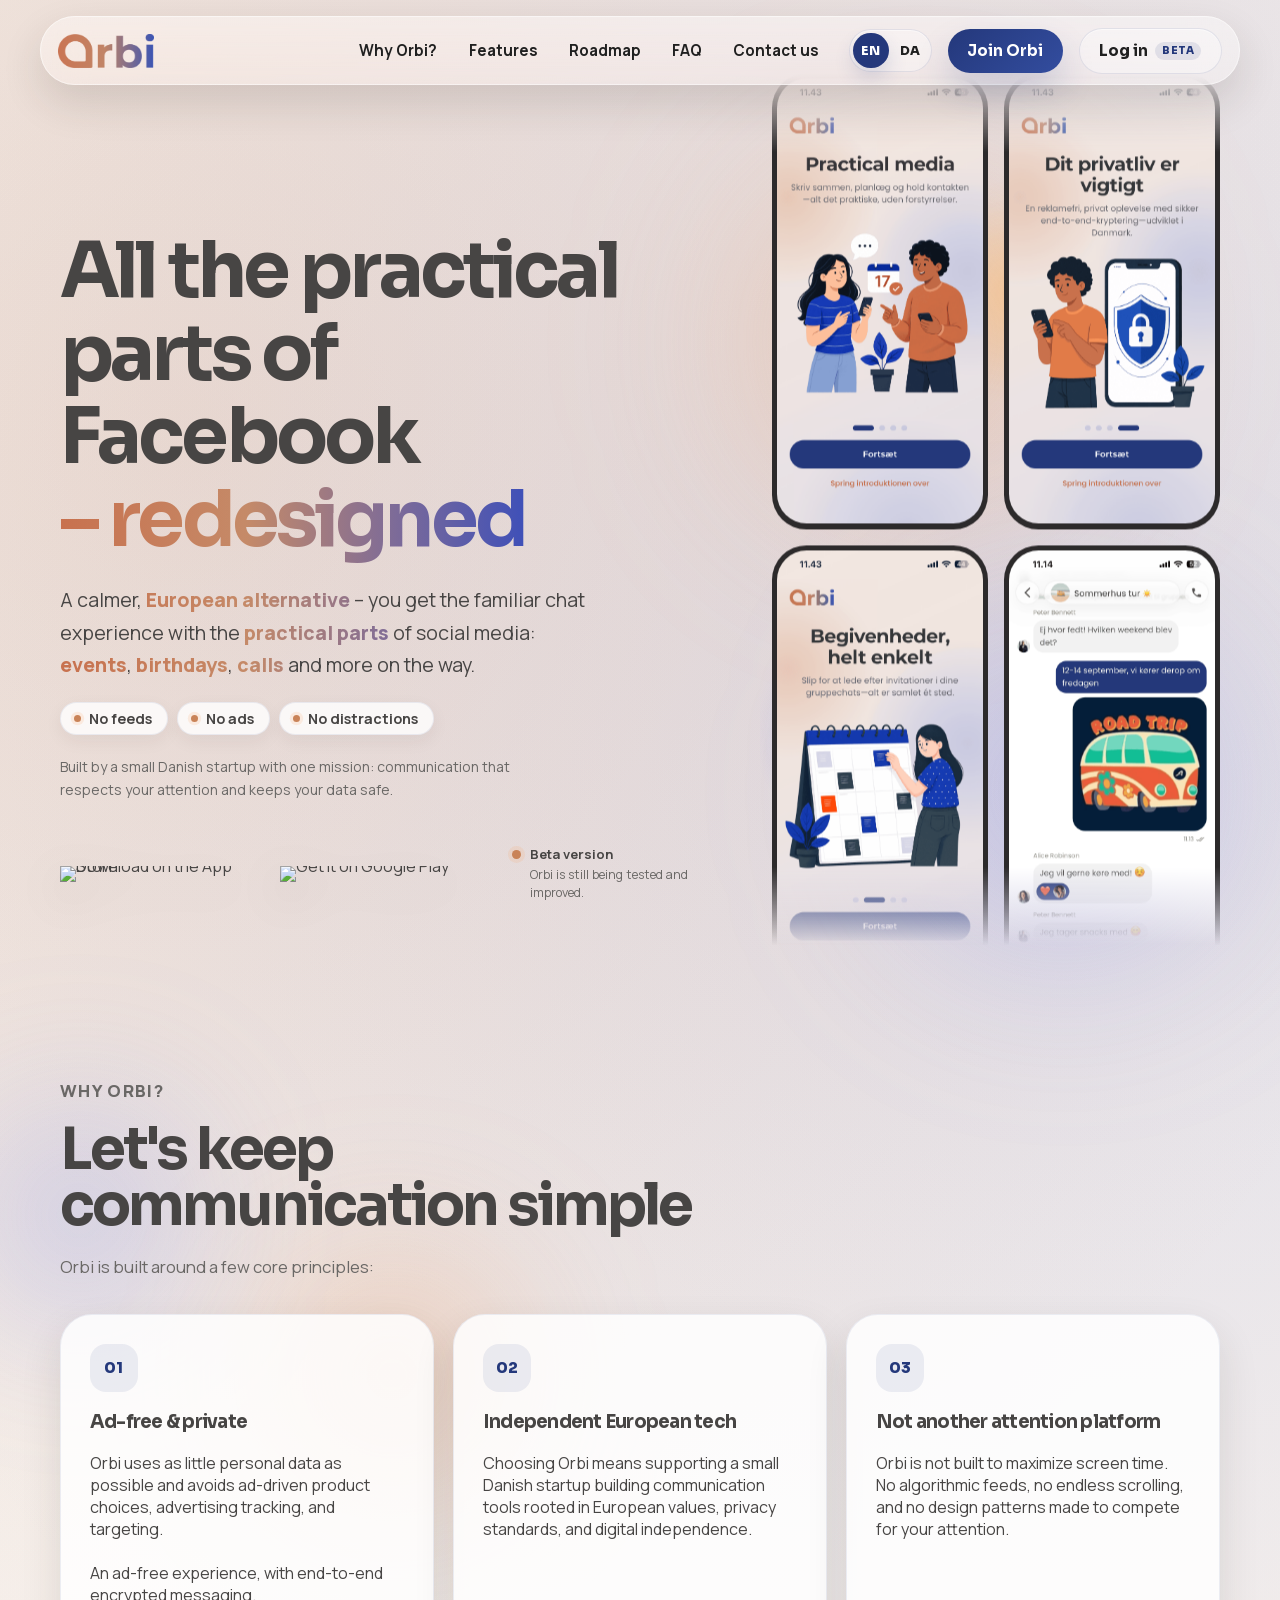
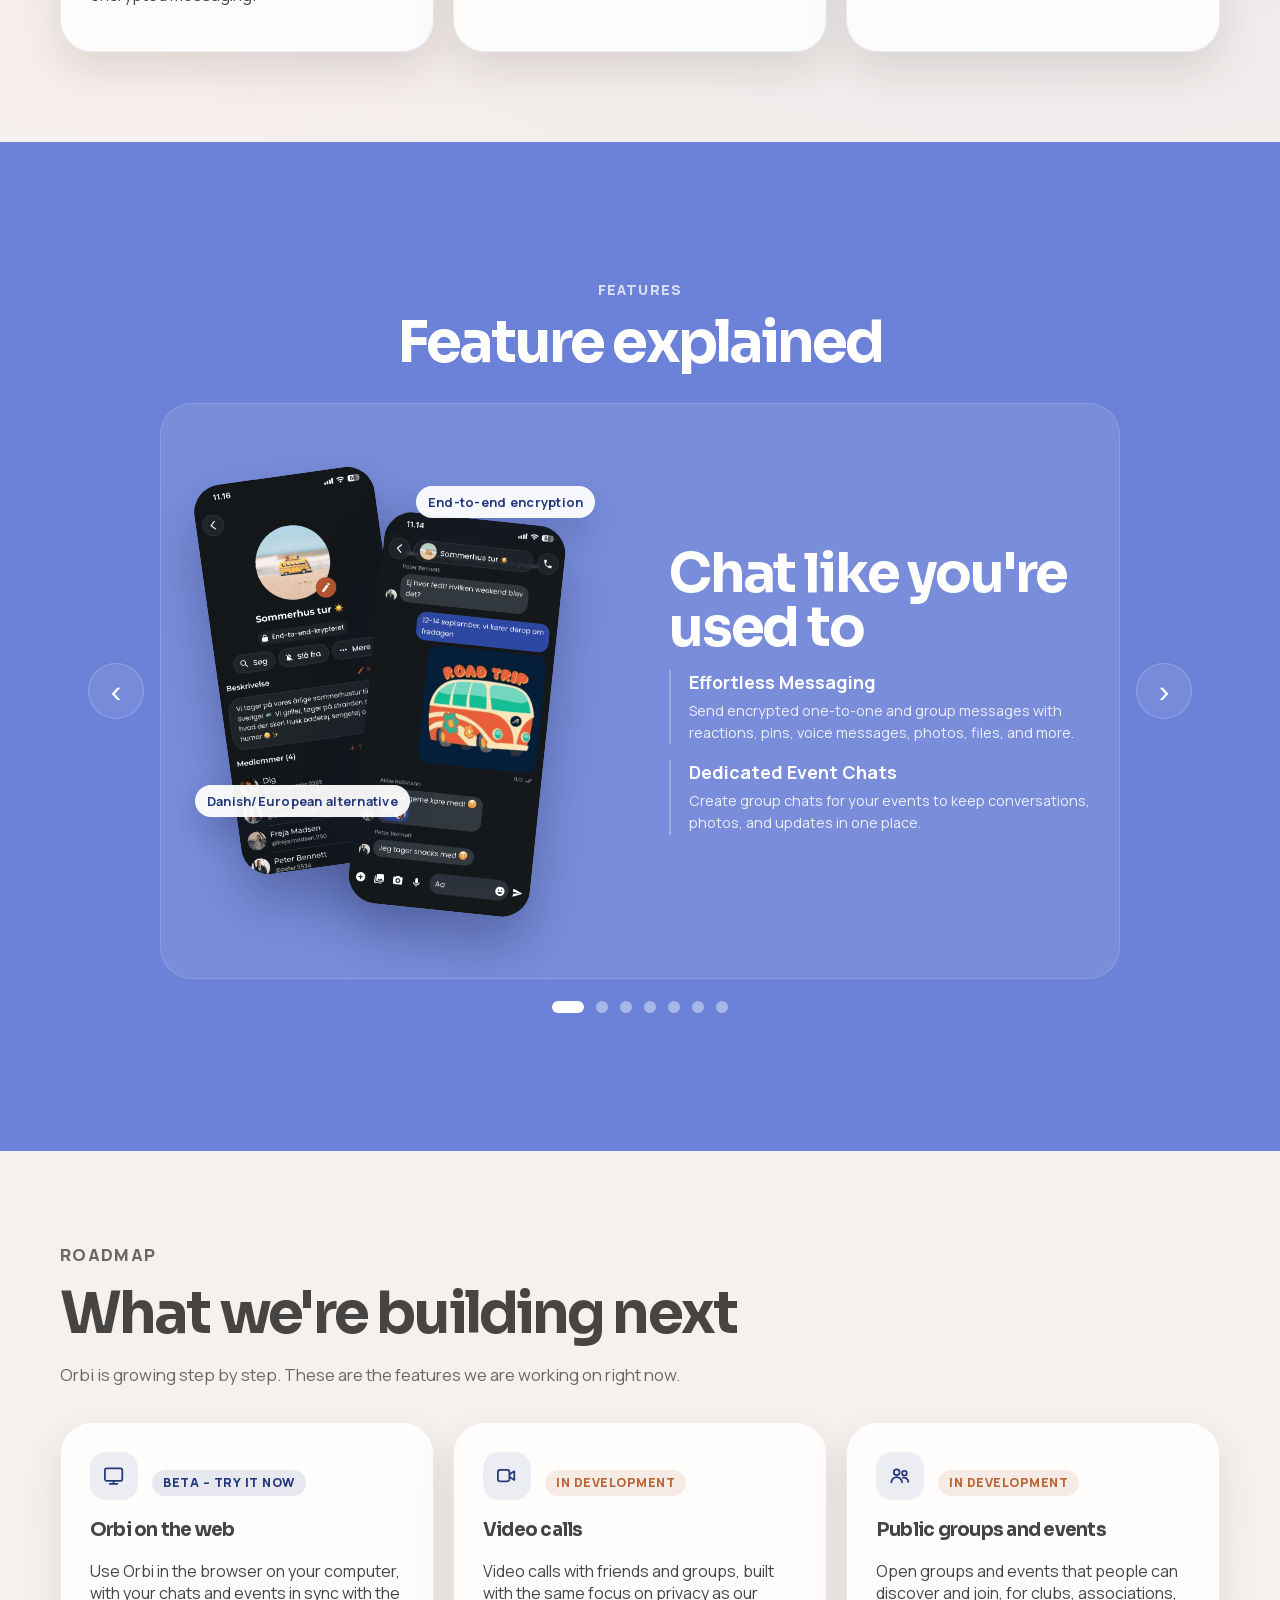
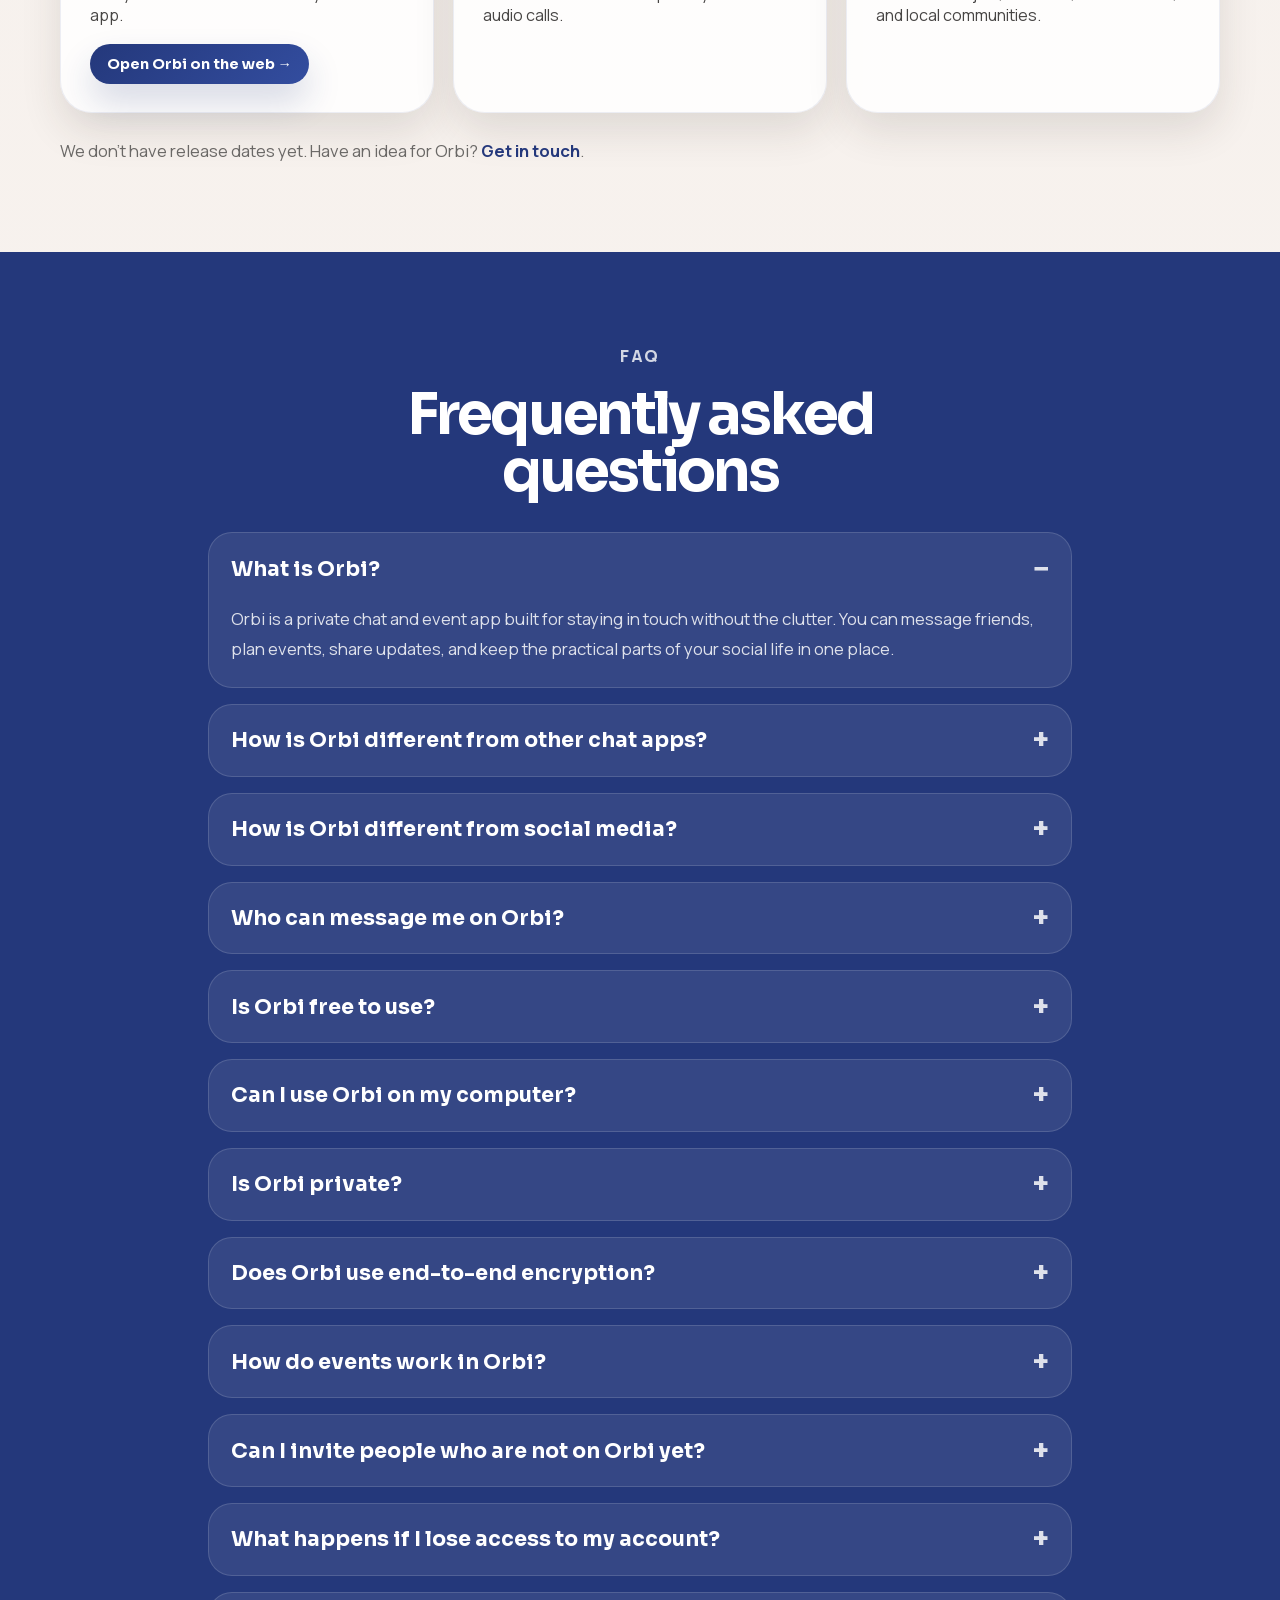
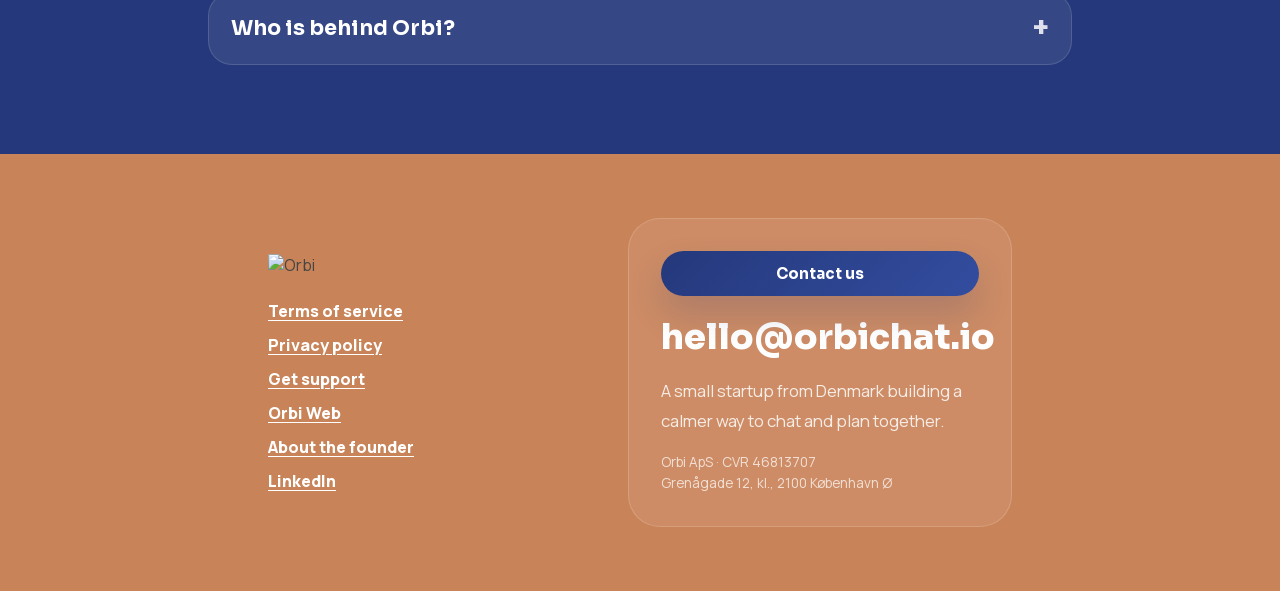
==== index.html @ 383333ac "Refresh hero messaging and tablet navigation Revise the hero copy into a concise lead, promise chips" ====
<!DOCTYPE html>
<html lang="en">
  <head>
    <meta charset="UTF-8" />
    <meta name="viewport" content="width=device-width, initial-scale=1.0" />
    <title>Orbi Chat – Private Chat &amp; Event App</title>
    <meta
      name="description"
      content="Orbi (Orbi Chat) is a free, privacy-first chat and event app from Denmark. Message friends, plan events and remember birthdays, with no ads or feeds."
    />
    <meta name="robots" content="index, follow, max-image-preview:large" />
    <meta name="theme-color" content="#24387b" />
    <meta name="apple-itunes-app" content="app-id=6766225409" />
    <link rel="canonical" href="https://orbichat.io/" />
    <link rel="icon" type="image/png" sizes="32x32" href="/favicon.png" />
    <link rel="icon" type="image/png" sizes="420x420" href="/assets/favicon.png" />
    <link rel="shortcut icon" type="image/png" href="/favicon.png" />
    <link rel="apple-touch-icon" sizes="180x180" href="/assets/apple-touch-icon.png" />
    <meta property="og:type" content="website" />
    <meta property="og:site_name" content="Orbi" />
    <meta property="og:locale" content="en_US" />
    <meta property="og:title" content="Orbi Chat – Private Chat &amp; Event App" />
    <meta
      property="og:description"
      content="Message friends, organize events, remember birthdays, and stay connected without feeds, ads, or distractions."
    />
    <meta property="og:url" content="https://orbichat.io/" />
    <meta property="og:image" content="https://orbichat.io/assets/orbi-share.png" />
    <meta property="og:image:type" content="image/png" />
    <meta property="og:image:width" content="560" />
    <meta property="og:image:height" content="560" />
    <meta property="og:image:alt" content="Orbi Chat app icon" />
    <meta name="twitter:card" content="summary" />
    <meta name="twitter:title" content="Orbi Chat – Private Chat &amp; Event App" />
    <meta
      name="twitter:description"
      content="A free, privacy-first app for messaging friends, planning events, and staying connected without social media noise."
    />
    <meta name="twitter:image" content="https://orbichat.io/assets/orbi-share.png" />
    <meta name="twitter:image:alt" content="Orbi Chat app icon" />
    <link rel="stylesheet" href="styles.css" />
    <script type="application/ld+json">
      {
        "@context": "https://schema.org",
        "@graph": [
          {
            "@type": "Organization",
            "@id": "https://orbichat.io/#organization",
            "name": "Orbi",
            "alternateName": ["Orbi Chat", "Orbi Chat & Events", "orbichat.io"],
            "url": "https://orbichat.io/",
            "logo": {
              "@type": "ImageObject",
              "url": "https://orbichat.io/assets/favicon.png",
              "width": 420,
              "height": 420
            },
            "email": "hello@orbichat.io",
            "address": {
              "@type": "PostalAddress",
              "addressCountry": "DK"
            },
            "sameAs": [
              "https://apps.apple.com/dk/app/orbi-chat-events/id6766225409",
              "https://play.google.com/store/apps/details?id=com.mycompany.orbinhost",
              "https://www.linkedin.com/company/orbichat"
            ]
          },
          {
            "@type": "WebSite",
            "@id": "https://orbichat.io/#website",
            "url": "https://orbichat.io/",
            "name": "Orbi",
            "alternateName": ["Orbi Chat", "orbichat.io"],
            "inLanguage": ["en", "da"],
            "publisher": {
              "@id": "https://orbichat.io/#organization"
            }
          },
          {
            "@type": "SoftwareApplication",
            "@id": "https://orbichat.io/#app",
            "name": "Orbi",
            "alternateName": ["Orbi Chat", "Orbi Chat & Events"],
            "url": "https://orbichat.io/",
            "applicationCategory": "CommunicationApplication",
            "operatingSystem": "iOS, Android",
            "description": "Orbi Chat is a free, privacy-first chat and event planning app for messaging friends, organizing events, remembering birthdays, and staying connected without feeds or ads.",
            "image": "https://orbichat.io/assets/orbi-share.png",
            "isAccessibleForFree": true,
            "author": {
              "@id": "https://orbichat.io/#organization"
            },
            "offers": {
              "@type": "Offer",
              "price": "0",
              "priceCurrency": "EUR"
            },
            "downloadUrl": [
              "https://apps.apple.com/dk/app/orbi-chat-events/id6766225409",
              "https://play.google.com/store/apps/details?id=com.mycompany.orbinhost"
            ]
          }
        ]
      }
    </script>
  </head>
  <body>
    <div class="page-shell">
      <header class="site-header">
        <div class="nav-shell">
          <a class="brand" href="#top" aria-label="Orbi home">
            <img
              src="assets/orbi-logo-color.png"
              alt="Orbi"
              data-logo-color="assets/orbi-logo-color.png"
              data-logo-white="assets/orbi-logo-white.png"
            />
          </a>
          <nav class="site-nav desktop-nav" aria-label="Primary" data-i18n-attr="aria-label:nav.primary">
            <a href="#why" data-i18n="nav.why">Why Orbi?</a>
            <a href="#features" data-i18n="nav.features">Features</a>
            <a href="#roadmap" data-i18n="nav.roadmap">Roadmap</a>
            <a href="#faq" data-i18n="nav.faq">FAQ</a>
            <a href="#contact" data-i18n="nav.contact">Contact us</a>
          </nav>
          <div class="language-switcher desktop-language" aria-label="Language" data-i18n-attr="aria-label:language.label">
            <button class="language-option is-active" type="button" data-language-option="en">EN</button>
            <button class="language-option" type="button" data-language-option="da">DA</button>
          </div>
          <a class="cta-pill desktop-cta" href="#top" data-i18n="nav.join">Join Orbi</a>
          <a class="cta-pill web-pill desktop-web" href="https://web.orbichat.io"
            ><span data-i18n="nav.web">Log in</span
            ><span class="beta-tag" data-i18n="nav.webBeta">Beta</span></a
          >
          <button
            class="menu-toggle"
            type="button"
            aria-expanded="false"
            aria-controls="mobile-menu"
            aria-label="Open menu"
            data-i18n-attr="aria-label:menu.open"
          >
            <span></span>
            <span></span>
            <span></span>
          </button>
          <div class="mobile-menu" id="mobile-menu">
            <nav class="mobile-nav" aria-label="Mobile Primary" data-i18n-attr="aria-label:nav.mobilePrimary">
              <a href="#why" data-menu-close data-i18n="nav.why">Why Orbi?</a>
              <a href="#features" data-menu-close data-i18n="nav.features">Features</a>
              <a href="#roadmap" data-menu-close data-i18n="nav.roadmap">Roadmap</a>
              <a href="#faq" data-menu-close data-i18n="nav.faq">FAQ</a>
              <a href="#contact" data-menu-close data-i18n="nav.contact">Contact us</a>
            </nav>
            <div class="language-switcher mobile-language" aria-label="Language" data-i18n-attr="aria-label:language.label">
              <button class="language-option is-active" type="button" data-language-option="en">EN</button>
              <button class="language-option" type="button" data-language-option="da">DA</button>
            </div>
            <a class="cta-pill mobile-cta" href="#top" data-menu-close
              data-i18n="nav.join">Join Orbi</a
            >
          </div>
        </div>
      </header>

      <main>
        <section class="hero section" id="top">
          <div class="hero-copy" data-reveal>
            <h1>
              <span data-i18n-html="hero.title">All the practical parts of Facebook <span class="hero-gradient">– redesigned</span></span>
            </h1>
            <p class="hero-text" data-i18n-html="hero.text">
              A calmer, <span class="hero-accent">European alternative</span> – you get the familiar chat experience with the <span class="hero-accent">practical parts</span> of social media: <span class="hero-accent">events</span>, <span class="hero-accent">birthdays</span>, <span class="hero-accent">calls</span> and more on the way.
            </p>
            <ul class="hero-points" aria-label="All the practical stuff" data-i18n-attr="aria-label:hero.pointsLabel">
              <li data-i18n="hero.pointFeeds">No feeds</li>
              <li data-i18n="hero.pointAds">No ads</li>
              <li data-i18n="hero.pointDistractions">No distractions</li>
            </ul>
            <p class="hero-maker" data-i18n="hero.maker">
              Built by a small Danish startup with one mission: communication that respects your attention and keeps your data safe.
            </p>
            <div class="store-downloads" id="download">
              <div class="store-actions">
                <a
                  class="store-badge official-store-badge app-store-badge"
                  href="https://apps.apple.com/dk/app/orbi-chat-events/id6766225409"
                  target="_blank"
                  rel="noreferrer"
                >
                  <img
                    src="assets/app-store-badge.png"
                    alt="Download on the App Store"
                    data-i18n-attr="alt:store.appStoreAlt"
                  />
                </a>
                <a
                  class="store-badge official-store-badge google-play-badge"
                  href="https://play.google.com/store/apps/details?id=com.mycompany.orbinhost"
                  target="_blank"
                  rel="noreferrer"
                >
                  <img
                    src="assets/google-play-badge.png"
                    alt="Get it on Google Play"
                    data-i18n-attr="alt:store.googlePlayAlt"
                  />
                </a>
              </div>
              <p class="beta-note" role="note">
                <span class="beta-note-dot" aria-hidden="true"></span>
                <span>
                  <strong data-i18n="store.betaLabel">Beta version</strong>
                  <span data-i18n="store.betaText">Orbi is still being tested and improved.</span>
                </span>
              </p>
            </div>
          </div>

          <div class="hero-visual" aria-hidden="true">
            <div class="glow glow-orange"></div>
            <div class="glow glow-blue"></div>

            <div class="hero-marquee">
              <div class="marquee-column marquee-up">
                <div class="marquee-track">
                  <div class="marquee-set">
                    <figure class="marquee-shot">
                      <img src="assets/hero-practical-media.png" alt="" decoding="async" />
                    </figure>
                    <figure class="marquee-shot">
                      <img src="assets/hero-events-made-easy.png" alt="" decoding="async" />
                    </figure>
                    <figure class="marquee-shot">
                      <img src="assets/hero-chats-list.png" alt="" decoding="async" />
                    </figure>
                    <figure class="marquee-shot">
                      <img src="assets/hero-group-details.png" alt="" decoding="async" />
                    </figure>
                    <figure class="marquee-shot">
                      <img
                        src="assets/hero-friend-based-connections.png"
                        alt=""
                        decoding="async"
                      />
                    </figure>
                    <figure class="marquee-shot">
                      <img src="assets/hero-birthday-light.png" alt="" decoding="async" />
                    </figure>
                  </div>
                  <div class="marquee-set" aria-hidden="true">
                    <figure class="marquee-shot">
                      <img src="assets/hero-practical-media.png" alt="" decoding="async" />
                    </figure>
                    <figure class="marquee-shot">
                      <img src="assets/hero-events-made-easy.png" alt="" decoding="async" />
                    </figure>
                    <figure class="marquee-shot">
                      <img src="assets/hero-chats-list.png" alt="" decoding="async" />
                    </figure>
                    <figure class="marquee-shot">
                      <img src="assets/hero-group-details.png" alt="" decoding="async" />
                    </figure>
                    <figure class="marquee-shot">
                      <img
                        src="assets/hero-friend-based-connections.png"
                        alt=""
                        decoding="async"
                      />
                    </figure>
                    <figure class="marquee-shot">
                      <img src="assets/hero-birthday-light.png" alt="" decoding="async" />
                    </figure>
                  </div>
                </div>
              </div>

              <div class="marquee-column marquee-down">
                <div class="marquee-track">
                  <div class="marquee-set">
                    <figure class="marquee-shot">
                      <img src="assets/hero-privacy-matters.png" alt="" decoding="async" />
                    </figure>
                    <figure class="marquee-shot">
                      <img src="assets/hero-chat-thread.png" alt="" decoding="async" />
                    </figure>
                    <figure class="marquee-shot">
                      <img src="assets/hero-events-list.png" alt="" decoding="async" />
                    </figure>
                    <figure class="marquee-shot">
                      <img src="assets/hero-birthday-dark.png" alt="" decoding="async" />
                    </figure>
                    <figure class="marquee-shot">
                      <img src="assets/hero-find-friends.webp" alt="" decoding="async" />
                    </figure>
                  </div>
                  <div class="marquee-set" aria-hidden="true">
                    <figure class="marquee-shot">
                      <img src="assets/hero-privacy-matters.png" alt="" decoding="async" />
                    </figure>
                    <figure class="marquee-shot">
                      <img src="assets/hero-chat-thread.png" alt="" decoding="async" />
                    </figure>
                    <figure class="marquee-shot">
                      <img src="assets/hero-events-list.png" alt="" decoding="async" />
                    </figure>
                    <figure class="marquee-shot">
                      <img src="assets/hero-birthday-dark.png" alt="" decoding="async" />
                    </figure>
                    <figure class="marquee-shot">
                      <img src="assets/hero-find-friends.webp" alt="" decoding="async" />
                    </figure>
                  </div>
                </div>
              </div>
            </div>
          </div>
        </section>

        <section class="section principles" id="why">
          <div class="section-heading" data-reveal>
            <p class="eyebrow" data-i18n="principles.eyebrow">Why Orbi?</p>
            <h2 data-i18n="principles.title">Let's keep communication simple</h2>
            <p data-i18n="principles.text">
              Orbi is built around a few core principles:
            </p>
          </div>

          <div class="principle-grid">
            <article class="principle-card" data-reveal>
              <div class="principle-icon">01</div>
              <h3 data-i18n="principles.privateTitle">Ad-free & private</h3>
              <p data-i18n-html="principles.privateText">
                Orbi uses as little personal data as possible and avoids
                ad-driven product choices, advertising tracking, and targeting.<br><br>
                An ad-free experience, with end-to-end encrypted messaging.
              </p>
            </article>

            <article class="principle-card" data-reveal>
              <div class="principle-icon">02</div>
              <h3 data-i18n="principles.europeTitle">Independent European tech</h3>
              <p data-i18n="principles.europeText">
                Choosing Orbi means supporting a small Danish startup building communication 
                tools rooted in European values, privacy standards, and digital independence.
              </p>
            </article>

            <article class="principle-card" data-reveal>
              <div class="principle-icon">03</div>
              <h3 data-i18n="principles.attentionTitle">Not another attention platform</h3>
              <p data-i18n="principles.attentionText">
                Orbi is not built to maximize screen time. No algorithmic feeds, no endless 
                scrolling, and no design patterns made to compete for your attention.
              </p>
            </article>

          </div>
        </section>

        <section class="section feature-band" id="features">
          <div class="feature-frame" data-reveal>
            <div class="feature-topline">
              <p class="eyebrow eyebrow-light" data-i18n="features.eyebrow">Features</p>
              <h2 data-i18n="features.title">Feature explained</h2>
            </div>

            <div class="feature-carousel" aria-roledescription="carousel">
              <button
                class="carousel-arrow"
                type="button"
                data-carousel-prev
                aria-label="Show previous feature"
                data-i18n-attr="aria-label:carousel.prev"
              >
                ‹
              </button>

              <div class="carousel-viewport">
                <div class="carousel-track" data-carousel-track>
                  <article class="feature-slide screenshot-feature messaging-feature is-active">
                    <div class="feature-slide-shell">
                      <div class="feature-visual messaging-visual" aria-hidden="true">
                        <div class="messaging-stage">
                          <figure class="messaging-info-shot">
                            <img
                              src="assets/hero-chat-information.png"
                              alt=""
                              loading="lazy"
                              decoding="async"
                            />
                          </figure>
                          <figure class="messaging-thread-shot">
                            <img
                              src="assets/hero-chat-thread-full.png"
                              alt=""
                              loading="lazy"
                              decoding="async"
                            />
                          </figure>
                          <div class="floating-card messaging-chip messaging-chip-top">
                            <span data-i18n="features.messagingChipTop">End-to-end encryption</span>
                          </div>
                          <div class="floating-card messaging-chip messaging-chip-bottom">
                            <span data-i18n="features.messagingChipBottom">Danish/European alternative</span>
                          </div>
                        </div>
                      </div>
                      <div class="feature-copy">
                        <h3 data-i18n="features.messagingTitle">Chat like you're used to</h3>
                        
                        <div class="feature-callout">
                          <strong data-i18n="features.messagingCallout1Title">Effortless Messaging</strong>
                          <span data-i18n="features.messagingCallout1Text">
                           Send encrypted one-to-one and group messages with reactions, 
                           pins, voice messages, photos, files, and more.
                          </span>
                        </div>
                        <div class="feature-callout">
                          <strong data-i18n="features.messagingCallout2Title">Dedicated Event Chats</strong>
                          <span data-i18n="features.messagingCallout2Text">
                            Create group chats for your events to keep
                            conversations, photos, and updates in one place.
                          </span>
                        </div>
                      </div>
                    </div>
                  </article>

                  <article class="feature-slide screenshot-feature">
                    <div class="feature-slide-shell">
                      <div class="feature-visual screenshot-stack-visual" aria-hidden="true">
                        <div class="feature-stack-stage">
                          <figure class="stacked-screen back-screen">
                            <img
                              src="assets/hero-events-list.png"
                              alt=""
                              loading="lazy"
                              decoding="async"
                            />
                          </figure>
                          <figure class="stacked-screen front-screen">
                            <img
                              src="assets/hero-birthday-dark.png"
                              alt=""
                              loading="lazy"
                              decoding="async"
                            />
                          </figure>
                          <div class="floating-card events-chip top-chip glance-chip">
                            <span data-i18n="features.eventsChipTop">Everything at a glance</span>
                          </div>
                          <div class="floating-card events-chip bottom-chip">
                            <span data-i18n="features.eventsChipBottom">See who's attending</span>
                          </div>
                        </div>
                      </div>
                      <div class="feature-copy">
                        <h3 data-i18n="features.eventsTitle">Your event hub</h3>
                        <ul class="feature-points">
                          <li>
                            <strong data-i18n="features.eventsPoint1Title">Remind guests to respond</strong>
                            <span data-i18n="features.eventsPoint1Text">
                              Never wonder who's coming. Send gentle reminders
                              to guests who haven't responded yet.
                            </span>
                          </li>
                          <li>
                            <strong data-i18n="features.eventsPoint2Title">Invite groups &amp; reuse guest lists</strong>
                            <span data-i18n="features.eventsPoint2Text">
                              Quickly invite entire chat groups or reuse guest
                              lists from past events to save time.
                            </span>
                          </li>
                          <li>
                            <strong data-i18n="features.eventsPoint3Title">Auto-sync with your device calendar</strong>
                            <span data-i18n="features.eventsPoint3Text">
                              Keep your schedule organized by automatically
                              syncing events to your device's calendar.
                            </span>
                          </li>
                        </ul>
                      </div>
                    </div>
                  </article>

                  <article class="feature-slide screenshot-feature birthday-feature">
                    <div class="feature-slide-shell">
                      <div class="feature-visual birthday-visual" aria-hidden="true">
                        <div class="birthday-stage">
                          <figure class="birthday-shot">
                            <img
                              src="assets/hero-birthday-profile.jpg"
                              alt=""
                              loading="lazy"
                              decoding="async"
                            />
                          </figure>
                          <div class="floating-card birthday-chip birthday-chip-top">
                            <span data-i18n="features.birthdayChipTop">🎂 Today&apos;s birthdays</span>
                          </div>
                          <div class="floating-card birthday-chip birthday-chip-bottom">
                            <span data-i18n="features.birthdayChipBottom">🎉 Friendly reminders</span>
                          </div>
                          <div class="birthday-burst birthday-burst-left">🎈</div>
                          <div class="birthday-burst birthday-burst-right">✨</div>
                        </div>
                      </div>
                      <div class="feature-copy">
                        <h3 data-i18n="features.birthdayTitle">Never miss a birthday</h3>
                        <p class="feature-callout" data-i18n="features.birthdayText">
                          See who is celebrating right on your profile page and
                          get a gentle reminder when it&apos;s time to reach out.
                          Orbi keeps birthdays visible, personal, and easy to
                          act on.
                        </p>
                      </div>
                    </div>
                  </article>

                  <article class="feature-slide screenshot-feature tags-feature">
                    <div class="feature-slide-shell">
                      <div class="feature-visual tags-visual" aria-hidden="true">
                        <div class="tags-stage">
                          <figure class="tags-shot">
                            <img
                              src="assets/hero-chat-tags.png"
                              alt=""
                              loading="lazy"
                              decoding="async"
                            />
                          </figure>
                          <div class="floating-card tags-chip tags-chip-top">
                            <span data-i18n="features.tagsChipTop">Filter chats</span>
                          </div>
                          <div class="floating-card tags-chip tags-chip-bottom">
                            <span data-i18n="features.tagsChipBottom">Create your own</span>
                          </div>
                        </div>
                      </div>
                      <div class="feature-copy">
                        <h3 data-i18n="features.tagsTitle">Find the right chats faster</h3>
                        <p class="feature-callout" data-i18n="features.tagsText">
                          Create tags for work, clubs, teams, friend groups, and everything in between. 
                          Filter the chats page by what matters right now, so conversations stay easy to find.
                        </p>
                      </div>
                    </div>
                  </article>

                  <article class="feature-slide screenshot-feature backup-feature">
                    <div class="feature-slide-shell">
                      <div class="feature-visual backup-visual" aria-hidden="true">
                        <div class="backup-stage">
                          <figure class="backup-shot">
                            <img
                              src="assets/hero-backup-pin.jpg"
                              alt=""
                              loading="lazy"
                              decoding="async"
                            />
                          </figure>
                          <div class="floating-card backup-chip backup-chip-top">
                            <span data-i18n="features.backupChipTop">6-digit PIN</span>
                          </div>
                          <div class="floating-card backup-chip backup-chip-bottom">
                            <span data-i18n="features.backupChipBottom">Restore safely</span>
                          </div>
                        </div>
                      </div>
                      <div class="feature-copy">
                        <h3 data-i18n="features.backupTitle">Recover encrypted chats</h3>
                        <p class="feature-callout" data-i18n="features.backupText">
                          If you lose your phone, log out, or switch to a new
                          device, your backup PIN helps you restore your
                          account and access encrypted chats.
                        </p>
                      </div>
                    </div>
                  </article>

                  <article class="feature-slide screenshot-feature friends-feature">
                    <div class="feature-slide-shell">
                      <div class="feature-visual friends-visual" aria-hidden="true">
                        <div class="friends-stage">
                          <figure class="friends-onboarding-shot">
                            <img
                              src="assets/hero-friend-based-connections.png"
                              alt=""
                              loading="lazy"
                              decoding="async"
                            />
                          </figure>
                          <figure class="friends-shot">
                            <img
                              src="assets/hero-find-friends.webp"
                              alt=""
                              loading="lazy"
                              decoding="async"
                            />
                          </figure>
                          <div class="floating-card friends-chip friends-chip-top">
                            <span data-i18n="features.friendsChipTop">Add friends first</span>
                          </div>
                          <div class="floating-card friends-chip friends-chip-bottom">
                            <span data-i18n="features.friendsChipBottom">No stranger DMs</span>
                          </div>
                        </div>
                      </div>
                      <div class="feature-copy">
                        <h3 data-i18n="features.friendsTitle">Friend-based connections</h3>
                        <p class="feature-callout" data-i18n="features.friendsText">
                          People can&apos;t contact you directly unless you&apos;re
                          friends. Send or accept a request first, then message
                          safely with people you choose to connect with.
                        </p>
                      </div>
                    </div>
                  </article>

                  <article class="feature-slide screenshot-feature appearance-feature">
                    <div class="feature-slide-shell">
                      <div class="feature-visual appearance-visual" aria-hidden="true">
                        <div class="appearance-stage">
                          <figure class="appearance-dark-shot">
                            <img
                              src="assets/hero-birthday-dark.png"
                              alt=""
                              loading="lazy"
                              decoding="async"
                            />
                          </figure>
                          <figure class="appearance-light-shot">
                            <img
                              src="assets/hero-birthday-light.png"
                              alt=""
                              loading="lazy"
                              decoding="async"
                            />
                          </figure>
                          <div class="floating-card appearance-chip appearance-chip-top">
                            <span data-i18n="features.appearanceChipTop">Light mode</span>
                          </div>
                          <div class="floating-card appearance-chip appearance-chip-bottom">
                            <span data-i18n="features.appearanceChipBottom">Dark mode</span>
                          </div>
                        </div>
                      </div>
                      <div class="feature-copy">
                        <h3 data-i18n="features.appearanceTitle">Light or dark, your choice</h3>
                        <p class="feature-callout" data-i18n="features.appearanceText">
                          Switch between light and dark mode whenever you like.
                          Orbi keeps chats, events, and comments readable in
                          whichever look feels best.
                        </p>
                      </div>
                    </div>
                  </article>

                </div>
              </div>

              <button
                class="carousel-arrow"
                type="button"
                data-carousel-next
                aria-label="Show next feature"
                data-i18n-attr="aria-label:carousel.next"
              >
                ›
              </button>
            </div>

            <div class="carousel-dots" aria-label="Feature navigation" data-i18n-attr="aria-label:carousel.navigation">
              <button class="dot is-active" type="button" data-carousel-dot="0">
                <span class="sr-only" data-i18n="carousel.feature1">Feature 1</span>
              </button>
              <button class="dot" type="button" data-carousel-dot="1">
                <span class="sr-only" data-i18n="carousel.feature2">Feature 2</span>
              </button>
              <button class="dot" type="button" data-carousel-dot="2">
                <span class="sr-only" data-i18n="carousel.feature3">Feature 3</span>
              </button>
              <button class="dot" type="button" data-carousel-dot="3">
                <span class="sr-only" data-i18n="carousel.feature4">Feature 4</span>
              </button>
              <button class="dot" type="button" data-carousel-dot="4">
                <span class="sr-only" data-i18n="carousel.feature5">Feature 5</span>
              </button>
              <button class="dot" type="button" data-carousel-dot="5">
                <span class="sr-only" data-i18n="carousel.feature6">Feature 6</span>
              </button>
              <button class="dot" type="button" data-carousel-dot="6">
                <span class="sr-only" data-i18n="carousel.feature7">Feature 7</span>
              </button>
            </div>
          </div>
        </section>

        <section class="section roadmap" id="roadmap">
          <div class="section-heading" data-reveal>
            <p class="eyebrow" data-i18n="roadmap.eyebrow">Roadmap</p>
            <h2 data-i18n="roadmap.title">What we're building next</h2>
            <p data-i18n="roadmap.text">
              Orbi is growing step by step. These are the features we are
              working on right now.
            </p>
          </div>

          <div class="principle-grid">
            <article class="principle-card roadmap-card" data-reveal>
              <div class="principle-icon"><svg viewBox="0 0 24 24" width="24" height="24" fill="none" stroke="currentColor" stroke-width="1.8" stroke-linecap="round" stroke-linejoin="round" aria-hidden="true"><rect x="3" y="4.5" width="18" height="13" rx="2"/><path d="M8 20.5h8M12 17.5v3"/></svg></div>
              <p class="roadmap-status roadmap-status--soon" data-i18n="roadmap.webStatus">Beta – try it now</p>
              <h3 data-i18n="roadmap.webTitle">Orbi on the web</h3>
              <p data-i18n="roadmap.webText">
                Use Orbi in the browser on your computer, with your chats and
                events in sync with the app.
              </p>
              <a class="cta-pill roadmap-button" href="https://web.orbichat.io" data-i18n="roadmap.webLink">Open Orbi on the web →</a>
            </article>

            <article class="principle-card roadmap-card" data-reveal>
              <div class="principle-icon"><svg viewBox="0 0 24 24" width="24" height="24" fill="none" stroke="currentColor" stroke-width="1.8" stroke-linecap="round" stroke-linejoin="round" aria-hidden="true"><rect x="3" y="6" width="12" height="12" rx="2.5"/><path d="m15 10.5 5-3v9l-5-3"/></svg></div>
              <p class="roadmap-status" data-i18n="roadmap.status">In development</p>
              <h3 data-i18n="roadmap.videoTitle">Video calls</h3>
              <p data-i18n="roadmap.videoText">
                Video calls with friends and groups, built with the same focus
                on privacy as our audio calls.
              </p>
            </article>

            <article class="principle-card roadmap-card" data-reveal>
              <div class="principle-icon"><svg viewBox="0 0 24 24" width="24" height="24" fill="none" stroke="currentColor" stroke-width="1.8" stroke-linecap="round" stroke-linejoin="round" aria-hidden="true"><circle cx="9" cy="8.5" r="3"/><path d="M3.5 19a5.5 5.5 0 0 1 11 0"/><circle cx="17" cy="9.5" r="2.4"/><path d="M15.5 14.2A4.5 4.5 0 0 1 21 18.5"/></svg></div>
              <p class="roadmap-status" data-i18n="roadmap.status">In development</p>
              <h3 data-i18n="roadmap.publicTitle">Public groups and events</h3>
              <p data-i18n="roadmap.publicText">
                Open groups and events that people can discover and join, for
                clubs, associations, and local communities.
              </p>
            </article>
          </div>

          <p class="roadmap-note" data-reveal data-i18n-html="roadmap.note">
            We don't have release dates yet. Have an idea for Orbi?
            <a href="#contact">Get in touch</a>.
          </p>
        </section>

        <section class="section faq-band" id="faq">
          <div class="faq-wrap">
            <div class="section-heading section-heading-center" data-reveal>
              <p class="eyebrow eyebrow-light" data-i18n="faq.eyebrow">FAQ</p>
              <h2 data-i18n="faq.title">Frequently asked questions</h2>
            </div>

            <div class="faq-list">
              <details class="faq-item" open>
                <summary data-i18n="faq.whatQuestion">What is Orbi?</summary>
                <p data-i18n="faq.whatAnswer">
                  Orbi is a private chat and event app built for staying in
                  touch without the clutter. You can message friends, plan
                  events, share updates, and keep the practical parts of your
                  social life in one place.
                </p>
              </details>

              <details class="faq-item">
                <summary data-i18n="faq.chatQuestion">How is Orbi different from other chat apps?</summary>
                <p data-i18n="faq.chatAnswer">
                  Orbi is not just a chat app. It is a European, Danish-built communication 
                  platform with practical tools like events and birthdays already included, and more practical communication tools 
                  coming in the future.
                </p>
              </details>

              <details class="faq-item">
                <summary data-i18n="faq.socialQuestion">How is Orbi different from social media?</summary>
                <p data-i18n="faq.socialAnswer">
                  Orbi is not built around feeds, followers, algorithms, or endless scrolling. 
                  It is made for direct communication: talking with people you choose, 
                  planning things together, and staying connected without distractions.
                </p>
              </details>

              <details class="faq-item">
                <summary data-i18n="faq.messagesQuestion">Who can message me on Orbi?</summary>
                <p data-i18n="faq.messagesAnswer">
                  You decide who can reach you. Friends can message you directly.
                  Anyone else can only send you a message request: one short text
                  message, without photos, files, or calls. You can accept the
                  request to start chatting or delete it, and they cannot write
                  again until you accept. If you are added to a group chat, people
                  in that group can message you there.
                </p>
              </details>

              <details class="faq-item">
                <summary data-i18n="faq.freeQuestion">Is Orbi free to use?</summary>
                <p data-i18n="faq.freeAnswer">Yes. Orbi is completely free to use.</p>
              </details>

              <details class="faq-item">
                <summary data-i18n="faq.webQuestion">Can I use Orbi on my computer?</summary>
                <p data-i18n-html="faq.webAnswer">
                  Yes, with Orbi Web (beta). Open
                  <a href="https://web.orbichat.io">web.orbichat.io</a> in your browser, then on
                  your phone go to Settings → Orbi on your computer → Scan code,
                  and unlock your chats with your backup PIN. Your phone stays in
                  charge of your account, and you can sign the browser out from
                  it at any time.
                </p>
              </details>

              <details class="faq-item">
                <summary data-i18n="faq.privateQuestion">Is Orbi private?</summary>
                <p data-i18n="faq.privateAnswer">
                  Yes. Orbi does not sell personal data, personally identifiable
                  information, or access to individual profiles. We do not use
                  your personal data for advertising or targeting.
                </p>
              </details>

              <details class="faq-item">
                <summary data-i18n="faq.encryptionQuestion">Does Orbi use end-to-end encryption?</summary>
                <p data-i18n-html="faq.encryptionAnswer">
                  Yes. Messages and calls in Orbi chats are end-to-end encrypted,
                  including photos, videos, voice messages, and files.
                  <a href="privacy/#service-providers">Read more in our Privacy Policy</a>.
                </p>
              </details>

              <details class="faq-item">
                <summary data-i18n="faq.eventsQuestion">How do events work in Orbi?</summary>
                <p data-i18n="faq.eventsAnswer">
                  Events give plans their own place outside messy chat threads.
                  You can create an event, invite friends, add details like time
                  and location, track who is going, and keep event updates easy
                  to find.
                </p>
              </details>

              <details class="faq-item">
                <summary data-i18n="faq.invitesQuestion">Can I invite people who are not on Orbi yet?</summary>
                <p data-i18n="faq.invitesAnswer">
                  Yes. You can invite people to events by SMS, even if they are
                  not on Orbi yet. This makes it easier to plan with everyone,
                  not only people already using the app.
                </p>
              </details>

              <details class="faq-item">
                <summary data-i18n="faq.accessQuestion">What happens if I lose access to my account?</summary>
                <p data-i18n="faq.accessAnswer">
                  Orbi uses a 6-digit Backup PIN to help you restore access to
                  your account and encrypted chats on a new device.
                </p>
              </details>

              <details class="faq-item">
                <summary data-i18n="faq.behindQuestion">Who is behind Orbi?</summary>
                <p data-i18n-html="faq.behindAnswer">
                  Orbi is built by a small Danish startup. Our core backend is hosted in Frankfurt, Germany.
                  <a href="about/">Read more about the founder</a>.
                </p>
              </details>
            </div>
          </div>
        </section>

        <section class="section contact-band" id="contact">
          <div class="contact-grid" data-reveal>
            <div class="contact-branding">
              <img
                class="footer-logo"
                src="assets/orbi-logo-white.png"
                alt="Orbi"
              />
              <div class="footer-links">
                <a href="terms/" data-i18n="footer.terms">Terms of service</a>
                <a href="privacy/" data-i18n="footer.privacy">Privacy policy</a>
                <a href="support/" data-i18n="footer.support">Get support</a>
                <a href="https://web.orbichat.io" data-i18n="footer.web">Orbi Web</a>
                <a href="about/" data-i18n="footer.about">About the founder</a>
                <a href="https://www.linkedin.com/company/orbichat" rel="me noopener" target="_blank">LinkedIn</a>
              </div>
            </div>

            <div class="contact-card">
              <a class="cta-pill cta-pill-solid" href="mailto:hello@orbichat.io"
                data-i18n="footer.contactButton">Contact us</a
              >
              <a class="contact-email" href="mailto:hello@orbichat.io"
                >hello@orbichat.io</a
              >
              <p data-i18n="footer.text">
                A small startup from Denmark building a calmer way to chat and
                plan together.
              </p>
              <p class="company-info">
                Orbi ApS · CVR 46813707<br />
                Grenågade 12, kl., 2100 København Ø
              </p>
            </div>
          </div>
        </section>
      </main>
    </div>

    <script src="script.js"></script>
  </body>
</html>
---- styles.css ----
/* Self-hosted so visitors' IP addresses are not sent to Google Fonts.
   Variable fonts under the SIL Open Font License; see assets/fonts/OFL-*.txt. */

@font-face {
  font-family: "Manrope";
  font-style: normal;
  font-weight: 400 800;
  font-display: swap;
  src: url("assets/fonts/manrope-latin-ext.woff2") format("woff2");
  unicode-range: U+0100-02BA, U+02BD-02C5, U+02C7-02CC, U+02CE-02D7, U+02DD-02FF, U+0304, U+0308, U+0329, U+1D00-1DBF, U+1E00-1E9F, U+1EF2-1EFF, U+2020, U+20A0-20AB, U+20AD-20C0, U+2113, U+2C60-2C7F, U+A720-A7FF;
}

@font-face {
  font-family: "Manrope";
  font-style: normal;
  font-weight: 400 800;
  font-display: swap;
  src: url("assets/fonts/manrope-latin.woff2") format("woff2");
  unicode-range: U+0000-00FF, U+0131, U+0152-0153, U+02BB-02BC, U+02C6, U+02DA, U+02DC, U+0304, U+0308, U+0329, U+2000-206F, U+20AC, U+2122, U+2191, U+2193, U+2212, U+2215, U+FEFF, U+FFFD;
}

@font-face {
  font-family: "Sora";
  font-style: normal;
  font-weight: 500 800;
  font-display: swap;
  src: url("assets/fonts/sora-latin-ext.woff2") format("woff2");
  unicode-range: U+0100-02BA, U+02BD-02C5, U+02C7-02CC, U+02CE-02D7, U+02DD-02FF, U+0304, U+0308, U+0329, U+1D00-1DBF, U+1E00-1E9F, U+1EF2-1EFF, U+2020, U+20A0-20AB, U+20AD-20C0, U+2113, U+2C60-2C7F, U+A720-A7FF;
}

@font-face {
  font-family: "Sora";
  font-style: normal;
  font-weight: 500 800;
  font-display: swap;
  src: url("assets/fonts/sora-latin.woff2") format("woff2");
  unicode-range: U+0000-00FF, U+0131, U+0152-0153, U+02BB-02BC, U+02C6, U+02DA, U+02DC, U+0304, U+0308, U+0329, U+2000-206F, U+20AC, U+2122, U+2191, U+2193, U+2212, U+2215, U+FEFF, U+FFFD;
}

:root {
  --bg: #f5efeb;
  --bg-soft: #fbf7f3;
  --surface: rgba(255, 255, 255, 0.8);
  --surface-strong: #ffffff;
  --ink: #474544;
  --muted: #6a6866;
  --brand-orange: #c98358;
  --brand-orange-deep: #b86538;
  --brand-blue: #24387b;
  --brand-blue-light: #6c82d8;
  --brand-blue-deep: #334d9f;
  --line: rgba(36, 56, 123, 0.08);
  --shadow-lg: 0 24px 60px rgba(47, 40, 36, 0.12);
  --shadow-md: 0 18px 40px rgba(47, 40, 36, 0.12);
  --radius-xl: 2rem;
  --radius-lg: 1.5rem;
  --radius-pill: 999px;
  --content-width: 1200px;
  --section-padding: clamp(4rem, 7vw, 6.5rem);
  /* The logo's orange-to-blue, for gradient words. */
  --orbi-text-gradient: linear-gradient(90deg, #c8714e 0%, #c58a68 40%, #7d6b98 72%, #3f50b8 100%);
  --orbi-text-gradient-end: #3f50b8;
}

*,
*::before,
*::after {
  box-sizing: border-box;
}

html {
  scroll-behavior: smooth;
  overflow-x: clip;
}

body {
  margin: 0;
  font-family: "Manrope", sans-serif;
  background:
    radial-gradient(circle at 15% 8%, rgba(201, 131, 88, 0.18), transparent 26%),
    radial-gradient(circle at 82% 12%, rgba(108, 130, 216, 0.16), transparent 28%),
    linear-gradient(180deg, var(--bg) 0%, #f8f3ef 100%);
  color: var(--ink);
  overflow-x: clip;
}

img {
  display: block;
  max-width: 100%;
  height: auto;
}

a {
  color: inherit;
  text-decoration: none;
}

.page-shell {
  min-height: 100vh;
}

.site-header {
  position: sticky;
  top: 0;
  z-index: 20;
  padding: calc(0.65rem + 6px) 0.85rem 0;
}

.nav-shell {
  position: relative;
  max-width: var(--content-width);
  margin: 0 auto;
  display: flex;
  align-items: center;
  gap: 1rem;
  padding: 0.7rem 1.15rem;
  border-radius: var(--radius-pill);
  background:
    linear-gradient(180deg, rgba(255, 255, 255, 0.32), rgba(255, 255, 255, 0.14)),
    rgba(255, 255, 255, 0.18);
  backdrop-filter: blur(22px) saturate(145%);
  -webkit-backdrop-filter: blur(22px) saturate(145%);
  box-shadow: 0 18px 42px rgba(47, 40, 36, 0.14);
}

.nav-shell::before {
  content: "";
  position: absolute;
  inset: 0;
  border: 1px solid rgba(255, 255, 255, 0.5);
  border-radius: inherit;
  pointer-events: none;
}

.brand {
  position: relative;
  z-index: 1;
  display: inline-flex;
  align-items: center;
  font-family: "Sora", sans-serif;
  line-height: 0;
}

.brand img {
  display: block;
  width: 5.95rem;
  height: auto;
  transition: opacity 180ms ease;
}

.desktop-cta {
  flex-shrink: 0;
}

.desktop-language {
  flex-shrink: 0;
}

.site-nav {
  margin-left: auto;
  position: relative;
  z-index: 1;
  display: flex;
  flex-wrap: nowrap;
  align-items: center;
  justify-content: center;
  gap: 0.25rem;
}

.site-nav a,
.cta-pill,
.language-switcher {
  border-radius: var(--radius-pill);
  transition: transform 180ms ease, background-color 180ms ease, color 180ms ease;
}

.site-nav a {
  white-space: nowrap;
  padding: 0.65rem 0.85rem;
  font-size: 0.95rem;
  font-weight: 700;
  color: #202020;
}

.site-nav a:hover,
.site-nav a:focus-visible {
  background: rgba(36, 56, 123, 0.06);
  outline: none;
}

.language-switcher {
  position: relative;
  z-index: 1;
  display: inline-flex;
  align-items: center;
  gap: 0.2rem;
  padding: 0.18rem;
  background: rgba(255, 255, 255, 0.34);
  border: 1px solid rgba(36, 56, 123, 0.1);
  box-shadow: inset 0 1px 0 rgba(255, 255, 255, 0.46);
}

.language-option {
  display: inline-flex;
  align-items: center;
  justify-content: center;
  min-width: 2.25rem;
  min-height: 2.2rem;
  padding: 0 0.52rem;
  border: 0;
  border-radius: var(--radius-pill);
  background: transparent;
  color: #202020;
  font-family: "Sora", sans-serif;
  font-size: 0.78rem;
  font-weight: 800;
  cursor: pointer;
  transition: background-color 180ms ease, color 180ms ease, transform 180ms ease;
}

.language-option:hover,
.language-option:focus-visible {
  background: rgba(36, 56, 123, 0.08);
  outline: none;
}

.language-option.is-active {
  background: var(--brand-blue);
  color: #fff;
  box-shadow: 0 10px 20px rgba(36, 56, 123, 0.16);
}

.cta-pill {
  position: relative;
  z-index: 1;
  display: inline-flex;
  align-items: center;
  justify-content: center;
  min-height: 2.7rem;
  padding: 0.8rem 1.2rem;
  font-family: "Sora", sans-serif;
  font-size: 0.95rem;
  font-weight: 700;
  background: linear-gradient(135deg, var(--brand-blue) 0%, var(--brand-blue-deep) 100%);
  color: #fff;
  box-shadow: 0 18px 34px rgba(36, 56, 123, 0.18);
}

.cta-pill:hover,
.cta-pill:focus-visible,
.store-badge:hover,
.store-badge:focus-visible {
  transform: translateY(-2px);
  outline: none;
  filter: brightness(1.03);
}

.cta-pill-solid {
  width: 100%;
}

/* "Log ind" to Orbi Web, for people who already have the app: after "Join
   Orbi", the quieter of the two, in the language switcher's light glass
   (same fill, line and highlight), with its "Beta" tag inside. */
.web-pill {
  flex-shrink: 0;
  gap: 0.45rem;
  background: rgba(255, 255, 255, 0.34);
  border: 1px solid rgba(36, 56, 123, 0.1);
  box-shadow: inset 0 1px 0 rgba(255, 255, 255, 0.46);
  /* The nav's dark text, as "FAQ" and "Contact us" beside it. */
  color: #202020;
}

.beta-tag {
  padding: 0.1rem 0.45rem;
  border-radius: 999px;
  background: rgba(36, 56, 123, 0.1);
  color: var(--brand-blue);
  font-size: 0.64rem;
  font-weight: 800;
  letter-spacing: 0.05em;
  line-height: 1.5;
  text-transform: uppercase;
}

/* Where the header gets tight, a more compact one, so the pill fits
   without making the header taller than needed (under 920 the menu takes
   over). */
@media (max-width: 1179px) {
  .site-nav a {
    padding-left: 0.6rem;
    padding-right: 0.6rem;
  }
}

/* Below 1070 the pill drops its "Beta" tag, so the nav stays on one line. */
@media (max-width: 1069px) {
  .web-pill .beta-tag {
    display: none;
  }

  .cta-pill.desktop-cta,
  .web-pill {
    padding-left: 1rem;
    padding-right: 1rem;
  }
}

@media (max-width: 1023px) {
  .nav-shell {
    gap: 0.5rem;
  }

  .site-nav {
    gap: 0;
  }

  .site-nav a {
    padding-left: 0.5rem;
    padding-right: 0.5rem;
    font-size: 0.9rem;
  }

  .cta-pill.desktop-cta,
  .web-pill {
    padding-left: 1rem;
    padding-right: 1rem;
  }
}

.menu-toggle,
.mobile-menu {
  display: none;
}

.menu-toggle {
  position: relative;
  z-index: 1;
  width: 2.9rem;
  height: 2.9rem;
  margin-left: auto;
  border: 1px solid rgba(36, 56, 123, 0.12);
  border-radius: 999px;
  background: rgba(255, 255, 255, 0.34);
  box-shadow: inset 0 1px 0 rgba(255, 255, 255, 0.58);
  cursor: pointer;
  transition: transform 180ms ease, background-color 180ms ease;
}

.menu-toggle:hover,
.menu-toggle:focus-visible {
  background: rgba(255, 255, 255, 0.48);
  transform: translateY(-1px);
  outline: none;
}

.menu-toggle span {
  position: absolute;
  left: 50%;
  width: 1rem;
  height: 2px;
  border-radius: 999px;
  background: var(--brand-blue);
  transform: translateX(-50%);
  transition: transform 180ms ease, opacity 180ms ease, top 180ms ease;
}

.menu-toggle span:nth-child(1) {
  top: 0.9rem;
}

.menu-toggle span:nth-child(2) {
  top: 1.34rem;
}

.menu-toggle span:nth-child(3) {
  top: 1.78rem;
}

.nav-shell.menu-open .menu-toggle span:nth-child(1) {
  top: 1.34rem;
  transform: translateX(-50%) rotate(45deg);
}

.nav-shell.menu-open .menu-toggle span:nth-child(2) {
  opacity: 0;
}

.nav-shell.menu-open .menu-toggle span:nth-child(3) {
  top: 1.34rem;
  transform: translateX(-50%) rotate(-45deg);
}

.mobile-menu {
  position: relative;
  z-index: 1;
  width: 100%;
  padding-top: 0.9rem;
}

.mobile-nav {
  display: grid;
  gap: 0.35rem;
}

.mobile-nav a {
  padding: 0.95rem 1rem;
  border-radius: 1.1rem;
  font-size: 1.05rem;
  font-weight: 700;
  color: #202020;
  background: rgba(255, 255, 255, 0.28);
}

.mobile-nav a:hover,
.mobile-nav a:focus-visible {
  background: rgba(255, 255, 255, 0.42);
  outline: none;
}

.mobile-cta {
  width: 100%;
  margin-top: 0.8rem;
}

.mobile-language {
  width: max-content;
  margin: 0.8rem 0 0;
}

.section {
  max-width: var(--content-width);
  margin: 0 auto;
  padding: var(--section-padding) 1.25rem;
}

.hero {
  position: relative;
  display: grid;
  grid-template-columns: minmax(0, 1fr) minmax(320px, 460px);
  align-items: center;
  gap: clamp(2rem, 5vw, 4rem);
  min-height: calc(100vh - 7rem);
  isolation: isolate;
}

.hero::before,
.hero::after {
  content: "";
  position: absolute;
  z-index: 0;
  border-radius: 50%;
  pointer-events: none;
  filter: blur(88px);
  opacity: 1;
}

.hero::before {
  top: 2rem;
  right: 6rem;
  width: 28rem;
  height: 28rem;
  background: radial-gradient(
    circle,
    rgba(244, 161, 101, 0.54) 0%,
    rgba(244, 161, 101, 0.22) 38%,
    transparent 76%
  );
}

.hero::after {
  right: -2rem;
  bottom: 3rem;
  width: 26rem;
  height: 26rem;
  background: radial-gradient(
    circle,
    rgba(117, 132, 238, 0.46) 0%,
    rgba(117, 132, 238, 0.2) 40%,
    transparent 78%
  );
}

.hero-copy {
  position: relative;
  z-index: 1;
  max-width: 40rem;
}

.eyebrow {
  margin: 0 0 1rem;
  font-size: 0.9rem;
  font-weight: 800;
  letter-spacing: 0.08em;
  text-transform: uppercase;
  color: var(--brand-orange);
}

.eyebrow-light {
  color: rgba(255, 255, 255, 0.74);
}

.hero h1,
.section-heading h2,
.feature-topline h2,
.faq-wrap h2,
.legal-sheet h1 {
  margin: 0;
  font-family: "Sora", sans-serif;
  letter-spacing: -0.05em;
}

.hero h1 {
  font-size: clamp(3rem, 7vw, 4.8rem);
  line-height: 1.08;
}

/* The headline's last word, on its own line in the Orbi logo's colours. The
   padding keeps the gradient under descenders (the g), which the tight line
   height would otherwise cut off. */
.hero h1 .hero-gradient {
  display: block;
  width: fit-content;
  padding-bottom: 0.12em;
  margin-bottom: -0.12em;
  background: var(--orbi-text-gradient);
  -webkit-background-clip: text;
  background-clip: text;
  -webkit-text-fill-color: transparent;
  color: transparent;
}

.hero-text,
.section-heading p,
.feature-copy p,
.faq-item p,
.contact-card p,
.legal-sheet p,
.support-card p,
.legal-sheet li {
  font-size: 1.05rem;
  line-height: 1.8;
  color: var(--muted);
}

/* Hero copy: a lead line, three short promises as chips, and a quiet
   "who makes it" line, instead of three equal paragraphs. */
.hero-copy .hero-text {
  max-width: 34rem;
  margin: 1.4rem 0 0;
  color: var(--ink);
  font-size: clamp(1.08rem, 1.6vw, 1.22rem);
  line-height: 1.65;
}

/* Accented words in the hero text: bolder, in the headline's gradient. The
   script sizes and shifts the gradient so it runs across the whole column;
   beyond its end the background colour keeps the words blue. */
.hero-copy .hero-accent {
  font-weight: 800;
  color: var(--orbi-text-gradient-end);
  background-color: var(--orbi-text-gradient-end);
  background-image: var(--orbi-text-gradient);
  background-repeat: no-repeat;
  -webkit-background-clip: text;
  background-clip: text;
  -webkit-text-fill-color: transparent;
}

.hero-points {
  display: flex;
  flex-wrap: wrap;
  gap: 0.55rem;
  margin: 1.3rem 0 0;
  padding: 0;
  list-style: none;
}

.hero-points li {
  display: inline-flex;
  align-items: center;
  gap: 0.5rem;
  padding: 0.45rem 0.95rem 0.45rem 0.8rem;
  border: 1px solid var(--line);
  border-radius: var(--radius-pill);
  background: var(--surface);
  box-shadow: 0 6px 18px rgba(47, 40, 36, 0.06);
  color: var(--ink);
  font-size: 0.9rem;
  font-weight: 700;
  line-height: 1.2;
}

.hero-points li::before {
  content: "";
  flex: 0 0 auto;
  width: 0.45rem;
  height: 0.45rem;
  border-radius: 50%;
  background: var(--brand-orange);
  box-shadow: 0 0 0 0.2rem rgba(244, 161, 101, 0.16);
}

.hero-copy .hero-maker {
  max-width: 30rem;
  margin: 1.3rem 0 0;
  color: var(--muted);
  font-size: 0.88rem;
  line-height: 1.6;
}

.store-downloads {
  display: grid;
  grid-template-columns: minmax(0, 1fr) 11.5rem;
  align-items: center;
  gap: 1rem;
  max-width: 40rem;
  margin-top: 2.75rem;
}

.store-actions {
  display: flex;
  flex-wrap: wrap;
  gap: 0.75rem;
}

.beta-note {
  display: flex;
  align-items: flex-start;
  gap: 0.6rem;
  margin: 0;
  color: var(--muted);
  font-size: 0.78rem;
  line-height: 1.45;
}

.beta-note strong,
.beta-note span {
  display: block;
}

.beta-note strong {
  margin-bottom: 0.1rem;
  color: var(--ink);
  font-size: 0.82rem;
}

.beta-note-dot {
  flex: 0 0 auto;
  width: 0.55rem;
  height: 0.55rem;
  margin-top: 0.28rem;
  border-radius: 50%;
  background: var(--brand-orange);
  box-shadow: 0 0 0 0.25rem rgba(244, 161, 101, 0.16);
}

.store-badge {
  display: inline-flex;
  align-items: center;
  justify-content: center;
  flex: 0 0 auto;
  line-height: 0;
  transition: transform 180ms ease, filter 180ms ease;
}

.official-store-badge {
  width: 13rem;
}

.official-store-badge img {
  display: block;
  width: 100%;
  height: auto;
  filter: drop-shadow(0 14px 22px rgba(17, 17, 17, 0.14));
}

.app-store-badge,
.google-play-badge {
  border-radius: 0.82rem;
}

.hero-visual {
  position: relative;
  z-index: 1;
  height: 56rem;
  padding: 0.75rem 0;
  overflow: hidden;
  isolation: isolate;
  transform: translateY(-7.1rem);
  margin-bottom: -7.1rem;
}

.hero-marquee {
  --marquee-gap: 1rem;
  position: relative;
  z-index: 1;
  display: grid;
  grid-template-columns: repeat(2, minmax(0, 1fr));
  gap: var(--marquee-gap);
  width: min(100%, 28rem);
  height: 100%;
  margin-left: auto;
}

.marquee-column {
  position: relative;
  overflow: hidden;
  -webkit-mask-image: linear-gradient(
    to bottom,
    transparent 0%,
    #000 9%,
    #000 91%,
    transparent 100%
  );
  mask-image: linear-gradient(
    to bottom,
    transparent 0%,
    #000 9%,
    #000 91%,
    transparent 100%
  );
}

.marquee-track {
  display: flex;
  flex-direction: column;
  gap: 0;
  transform: translate3d(0, 0, 0);
  will-change: transform;
}

.marquee-up .marquee-track {
  animation: marquee-up 46s linear infinite;
}

.marquee-down .marquee-track {
  animation: marquee-down 46s linear infinite;
}

.marquee-set {
  display: grid;
  gap: var(--marquee-gap);
  flex: 0 0 auto;
  margin-bottom: var(--marquee-gap);
}

.marquee-shot {
  margin: 0;
  padding: 0.32rem;
  border-radius: 2.15rem;
  background: #2c2a2b;
  contain: layout paint;
  overflow: hidden;
}

.marquee-shot img {
  width: 100%;
  aspect-ratio: 1242 / 2688;
  object-fit: cover;
  border-radius: 1.85rem;
}

.feature-band {
  content-visibility: auto;
  contain-intrinsic-size: 1120px;
}

.glow {
  position: absolute;
  border-radius: 50%;
  filter: blur(10px);
  opacity: 0.9;
}

.glow-orange {
  top: 8rem;
  right: 6rem;
  width: 13rem;
  height: 13rem;
  background: radial-gradient(circle, rgba(255, 184, 99, 0.54), transparent 72%);
}

.glow-blue {
  left: 0;
  bottom: 8rem;
  width: 12rem;
  height: 12rem;
  background: radial-gradient(circle, rgba(109, 129, 237, 0.4), transparent 74%);
}

.section-heading {
  max-width: 44rem;
  margin-bottom: 2rem;
}

.principles {
  position: relative;
  isolation: isolate;
  padding-top: 1.8rem;
}

.principles::before {
  content: "";
  position: absolute;
  left: 12rem;
  top: 10.5rem;
  width: 20rem;
  height: 20rem;
  border-radius: 50%;
  background: radial-gradient(
    circle,
    rgba(233, 145, 86, 0.38) 0%,
    rgba(233, 145, 86, 0.2) 38%,
    transparent 76%
  );
  filter: blur(74px);
  opacity: 1;
  pointer-events: none;
  z-index: 0;
}

.principles::after {
  content: "";
  position: absolute;
  left: -6.5rem;
  top: 1.5rem;
  width: 18rem;
  height: 18rem;
  border-radius: 50%;
  background: radial-gradient(
    circle,
    rgba(109, 129, 237, 0.34) 0%,
    rgba(109, 129, 237, 0.17) 42%,
    transparent 76%
  );
  filter: blur(72px);
  opacity: 1;
  pointer-events: none;
  z-index: 0;
}

.principles > * {
  position: relative;
  z-index: 1;
}

.section-heading h2,
.feature-topline h2,
.faq-wrap h2 {
  font-size: clamp(2.3rem, 5vw, 3.6rem);
  line-height: 0.98;
}

.principle-grid {
  display: grid;
  grid-template-columns: repeat(3, minmax(0, 1fr));
  gap: 1.2rem;
}

.principle-card,
.support-card {
  padding: 1.8rem;
  border: 1px solid var(--line);
  border-radius: var(--radius-xl);
  background: rgba(255, 255, 255, 0.84);
  box-shadow: var(--shadow-md);
}

.principle-icon {
  display: inline-flex;
  align-items: center;
  justify-content: center;
  width: 3rem;
  height: 3rem;
  border-radius: 1rem;
  background: rgba(36, 56, 123, 0.08);
  color: var(--brand-blue);
  font-family: "Sora", sans-serif;
  font-size: 0.95rem;
  font-weight: 800;
}

.roadmap-card .principle-icon svg {
  width: 1.45rem;
  height: 1.45rem;
}

.roadmap-status {
  display: inline-block;
  margin: 0 0 0 0.7rem;
  vertical-align: middle;
  padding: 0.25rem 0.7rem;
  border-radius: 999px;
  background: rgba(201, 131, 88, 0.14);
  color: var(--brand-orange-deep);
  font-size: 0.78rem;
  font-weight: 800;
  letter-spacing: 0.04em;
  line-height: 1.5;
  text-transform: uppercase;
}

/* Nearly ready: blue, apart from what is still in development. */
.roadmap-status--soon {
  background: rgba(36, 56, 123, 0.1);
  color: var(--brand-blue);
}

/* "Åbn Orbi Web": the card's one action, as a button like "Join Orbi",
   close under its text and a little more compact. */
.roadmap-button {
  margin-top: 0.15rem;
  min-height: 2.45rem;
  padding: 0.6rem 1.05rem;
  font-size: 0.9rem;
}

.roadmap-note {
  margin: 1.6rem 0 0;
  color: var(--muted);
  font-size: 1.05rem;
}

.roadmap-note a {
  color: var(--brand-blue);
  font-weight: 700;
}

.principle-card h3,
.feature-copy h3,
.support-card h2,
.legal-sheet h2 {
  font-family: "Sora", sans-serif;
  letter-spacing: -0.04em;
}

.feature-band,
.faq-band,
.contact-band {
  max-width: none;
  padding-left: 1rem;
  padding-right: 1rem;
}

.feature-band {
  background: var(--brand-blue-light);
}

.faq-band {
  background: var(--brand-blue);
}

.contact-band {
  background: var(--brand-orange);
  padding-top: clamp(3rem, 5vw, 4.5rem);
  padding-bottom: clamp(3rem, 5vw, 4.5rem);
  display: grid;
  align-items: center;
}

/* The menu bar floats over the page (85px), so a menu link must land each
   section's label below it. The coloured bands land at the top of the
   screen, filling the bar's background with their own colour rather than a
   strip of the section above; the light sections land a little higher. */
#why {
  scroll-margin-top: 5.5rem;
}

#roadmap {
  scroll-margin-top: max(0px, calc(6.5rem - var(--section-padding)));
}

#features,
#faq,
#contact {
  scroll-margin-top: 0;
}

/* Where a band's own top padding is less than the bar, the band it was
   linked to takes more, only while it is the link's target. */
#faq:target {
  padding-top: max(var(--section-padding), 6.5rem);
}

#contact:target {
  padding-top: 6.5rem;
}

.feature-frame,
.faq-wrap,
.contact-grid {
  max-width: var(--content-width);
  margin: 0 auto;
}

.faq-wrap .section-heading h2 {
  color: #ffffff;
}

.faq-wrap .section-heading p {
  color: rgba(255, 255, 255, 0.8);
}

.faq-wrap .eyebrow {
  color: rgba(255, 255, 255, 0.72);
}

.feature-frame {
  padding: clamp(2rem, 5vw, 3rem);
}

.feature-topline {
  text-align: center;
  color: #fff;
}

.feature-carousel {
  display: grid;
  grid-template-columns: 3.5rem minmax(0, 1fr) 3.5rem;
  align-items: center;
  gap: 1rem;
  margin-top: 2rem;
  max-width: 79rem;
  margin-left: auto;
  margin-right: auto;
}

.carousel-arrow {
  display: inline-flex;
  align-items: center;
  justify-content: center;
  width: 3.5rem;
  height: 3.5rem;
  border: 1px solid rgba(255, 255, 255, 0.2);
  border-radius: 50%;
  background: rgba(255, 255, 255, 0.08);
  color: #fff;
  font-size: 2rem;
  cursor: pointer;
  transition: transform 180ms ease, background-color 180ms ease;
}

.carousel-arrow:hover,
.carousel-arrow:focus-visible {
  background: rgba(255, 255, 255, 0.16);
  transform: translateY(-2px);
  outline: none;
}

.carousel-viewport {
  min-width: 0;
  overflow: hidden;
}

.carousel-track {
  display: flex;
  min-width: 0;
  align-items: stretch;
  transition: transform 420ms ease;
}

.feature-slide {
  flex: 0 0 100%;
  width: 100%;
  min-width: 0;
  display: grid;
  grid-template-columns: 1.05fr 1fr;
  gap: clamp(1.5rem, 4vw, 3rem);
  align-items: center;
  min-height: 27rem;
  padding: 1.75rem;
  border: 1px solid rgba(255, 255, 255, 0.14);
  border-radius: 2rem;
  background: rgba(255, 255, 255, 0.09);
}

.screenshot-feature {
  display: block;
  min-height: 0;
  padding: 0;
  border: none;
  background: none;
}

.feature-slide-shell {
  display: grid;
  grid-template-columns: minmax(0, 27rem) minmax(0, 1fr);
  gap: clamp(1.5rem, 4vw, 3rem);
  align-items: center;
  height: 100%;
  min-height: 36rem;
  padding: 1.75rem;
  border: 1px solid rgba(255, 255, 255, 0.14);
  border-radius: 2rem;
  background: rgba(255, 255, 255, 0.09);
  max-width: 71rem;
  margin: 0 auto;
  overflow: hidden;
}

.birthday-feature .feature-slide-shell,
.tags-feature .feature-slide-shell,
.backup-feature .feature-slide-shell,
.friends-feature .feature-slide-shell,
.messaging-feature .feature-slide-shell,
.appearance-feature .feature-slide-shell {
  align-content: center;
}

.screenshot-feature .feature-visual,
.screenshot-feature .feature-copy {
  min-width: 0;
}

.screenshot-feature .feature-copy {
  max-width: 32rem;
}

.feature-copy h3 {
  margin: 0 0 1rem;
  font-size: clamp(2.3rem, 4.4vw, 3.4rem);
  line-height: 0.98;
  color: #fff;
}

.feature-copy p {
  margin: 0;
  color: rgba(255, 255, 255, 0.86);
}

.feature-callout {
  display: grid;
  gap: 0.35rem;
  padding-left: 1.1rem;
  border-left: 2px solid rgba(255, 255, 255, 0.28);
}

.feature-callout + .feature-callout {
  margin-top: 1rem;
}

.feature-callout strong {
  color: #fff;
  font-size: clamp(1rem, 1.4vw, 1.12rem);
}

.feature-callout span {
  color: rgba(255, 255, 255, 0.86);
  font-size: clamp(0.9rem, 1.1vw, 1rem);
  line-height: 1.55;
}

.feature-points {
  display: grid;
  gap: 1rem;
  margin: 0;
  padding: 0;
  list-style: none;
  color: rgba(255, 255, 255, 0.84);
}

.feature-points li {
  display: grid;
  gap: 0.35rem;
  padding-left: 1.1rem;
  border-left: 2px solid rgba(255, 255, 255, 0.28);
}

.feature-points strong {
  color: #fff;
  font-size: clamp(1rem, 1.4vw, 1.12rem);
}

.feature-points span {
  font-size: clamp(0.9rem, 1.1vw, 1rem);
  line-height: 1.55;
}

.feature-visual {
  position: relative;
  min-height: 19rem;
}

.screenshot-stack-visual,
.birthday-visual,
.tags-visual,
.backup-visual,
.friends-visual,
.messaging-visual,
.appearance-visual {
  --stack-scale: 0.82;
  position: relative;
  width: calc(29.5rem * var(--stack-scale));
  min-height: calc(34rem * var(--stack-scale));
  margin: 0 auto;
}

.feature-stack-stage,
.birthday-stage,
.tags-stage,
.backup-stage,
.friends-stage,
.messaging-stage,
.appearance-stage {
  position: relative;
  width: calc(29.5rem * var(--stack-scale));
  height: calc(34rem * var(--stack-scale));
  margin: 0 auto;
}

.stacked-screen {
  position: absolute;
  margin: 0;
  width: calc(13.85rem * var(--stack-scale));
  border-radius: calc(2.15rem * var(--stack-scale));
  overflow: hidden;
  box-shadow: 0 28px 46px rgba(15, 22, 56, 0.28);
}

.stacked-screen img {
  display: block;
  width: 100%;
  height: auto;
}

.back-screen {
  left: calc(0.45rem * var(--stack-scale));
  top: calc(0.45rem * var(--stack-scale));
  transform: rotate(-8deg);
  z-index: 1;
}

.front-screen {
  left: calc(11.8rem * var(--stack-scale));
  top: calc(3.85rem * var(--stack-scale));
  transform: rotate(6deg);
  z-index: 2;
}

.birthday-shot {
  position: absolute;
  left: 50%;
  top: calc(1rem * var(--stack-scale));
  width: calc(15.5rem * var(--stack-scale));
  margin: 0;
  border-radius: calc(2.45rem * var(--stack-scale));
  overflow: hidden;
  box-shadow: 0 28px 54px rgba(15, 22, 56, 0.32);
  transform: translateX(-50%) rotate(-4deg);
  z-index: 2;
}

.birthday-shot img {
  display: block;
  width: 100%;
  height: auto;
}

.tags-shot {
  position: absolute;
  left: 50%;
  top: calc(0.6rem * var(--stack-scale));
  width: calc(16.2rem * var(--stack-scale));
  margin: 0;
  border-radius: calc(2.55rem * var(--stack-scale));
  overflow: hidden;
  box-shadow: 0 28px 54px rgba(15, 22, 56, 0.32);
  transform: translateX(-50%) rotate(3deg);
  z-index: 2;
}

.tags-shot img {
  display: block;
  width: 100%;
  height: auto;
}

.backup-shot {
  position: absolute;
  left: 50%;
  top: calc(0.35rem * var(--stack-scale));
  width: calc(16rem * var(--stack-scale));
  margin: 0;
  border-radius: calc(2.55rem * var(--stack-scale));
  overflow: hidden;
  box-shadow: 0 28px 54px rgba(15, 22, 56, 0.32);
  transform: translateX(-50%) rotate(-3deg);
  z-index: 2;
}

.backup-shot img {
  display: block;
  width: 100%;
  height: auto;
}

.friends-onboarding-shot,
.friends-shot {
  position: absolute;
  margin: 0;
  overflow: hidden;
  box-shadow: 0 28px 54px rgba(15, 22, 56, 0.32);
}

.friends-onboarding-shot {
  left: calc(1.4rem * var(--stack-scale));
  top: calc(1.8rem * var(--stack-scale));
  width: calc(13.2rem * var(--stack-scale));
  border-radius: calc(2rem * var(--stack-scale));
  opacity: 0.78;
  transform: rotate(-7deg);
  z-index: 1;
}

.friends-shot {
  left: calc(10.7rem * var(--stack-scale));
  top: calc(0.25rem * var(--stack-scale));
  width: calc(15.7rem * var(--stack-scale));
  border-radius: calc(2.55rem * var(--stack-scale));
  transform: rotate(4deg);
  z-index: 2;
}

.friends-onboarding-shot img,
.friends-shot img {
  display: block;
  width: 100%;
  height: auto;
}

.messaging-info-shot,
.messaging-thread-shot {
  position: absolute;
  margin: 0;
  overflow: hidden;
  box-shadow: 0 28px 54px rgba(15, 22, 56, 0.32);
}

.messaging-info-shot {
  left: calc(0.45rem * var(--stack-scale));
  top: calc(0.45rem * var(--stack-scale));
  width: calc(13.85rem * var(--stack-scale));
  border-radius: calc(2.15rem * var(--stack-scale));
  transform: rotate(-8deg);
  z-index: 1;
}

.messaging-thread-shot {
  left: calc(11.8rem * var(--stack-scale));
  top: calc(3.85rem * var(--stack-scale));
  width: calc(13.85rem * var(--stack-scale));
  border-radius: calc(2.15rem * var(--stack-scale));
  transform: rotate(6deg);
  z-index: 2;
}

.messaging-info-shot img,
.messaging-thread-shot img {
  display: block;
  width: 100%;
  height: auto;
}

.appearance-dark-shot,
.appearance-light-shot {
  position: absolute;
  margin: 0;
  overflow: hidden;
  box-shadow: 0 28px 54px rgba(15, 22, 56, 0.32);
}

.appearance-dark-shot {
  left: calc(0.45rem * var(--stack-scale));
  top: calc(0.45rem * var(--stack-scale));
  width: calc(13.85rem * var(--stack-scale));
  border-radius: calc(2.15rem * var(--stack-scale));
  transform: rotate(-8deg);
  z-index: 1;
}

.appearance-light-shot {
  left: calc(11.8rem * var(--stack-scale));
  top: calc(3.85rem * var(--stack-scale));
  width: calc(13.85rem * var(--stack-scale));
  border-radius: calc(2.15rem * var(--stack-scale));
  transform: rotate(6deg);
  z-index: 2;
}

.appearance-dark-shot img,
.appearance-light-shot img {
  display: block;
  width: 100%;
  height: auto;
}

.tilted-phone,
.feature-phone {
  position: absolute;
  border-radius: 2rem;
  background: #232323;
  box-shadow: 0 30px 44px rgba(22, 30, 72, 0.24);
}

.tilted-phone::before,
.tilted-phone::after,
.feature-phone::before,
.feature-phone::after {
  content: "";
  position: absolute;
}

.tilted-phone::before,
.feature-phone::before {
  inset: 0.35rem;
  border-radius: 1.7rem;
}

.tilted-phone::after,
.feature-phone::after {
  top: 0.65rem;
  left: 50%;
  transform: translateX(-50%);
  width: 34%;
  height: 0.8rem;
  border-radius: 999px;
  background: rgba(17, 17, 17, 0.55);
}

.dark-phone,
.light-phone {
  width: 9.5rem;
  height: 16.3rem;
}

.dark-phone {
  left: 2rem;
  top: 1rem;
  transform: rotate(-11deg);
}

.dark-phone::before {
  background:
    linear-gradient(180deg, transparent 2.4rem, rgba(255, 255, 255, 0.08) 2.4rem 3.8rem, transparent 3.8rem),
    linear-gradient(180deg, #151a22, #11161e);
}

.light-phone {
  right: 3rem;
  top: 2rem;
  background: #ffffff;
  transform: rotate(11deg);
}

.light-phone::before {
  background:
    linear-gradient(180deg, transparent 2.4rem, rgba(17, 17, 17, 0.05) 2.4rem 3.8rem, transparent 3.8rem),
    linear-gradient(180deg, #f8f8fb, #f1f1f6);
}

.center-phone,
.shield-phone {
  width: 11rem;
  height: 17.2rem;
  left: 50%;
  top: 0.8rem;
  transform: translateX(-50%);
}

.center-phone::before {
  background:
    linear-gradient(155deg, #bf764e 0%, #d29467 38%, #7d8fcf 100%);
}

.shield-phone::before {
  background:
    linear-gradient(155deg, #bf764e 0%, #cd8a60 42%, #7890d9 100%);
}

.floating-card {
  position: absolute;
  max-width: 9.25rem;
  padding: 0.95rem 1rem;
  border-radius: 1.25rem;
  background: rgba(255, 255, 255, 0.9);
  box-shadow: 0 18px 36px rgba(18, 30, 78, 0.18);
  color: #3b3b3b;
  font-size: 0.9rem;
  font-weight: 700;
  line-height: 1.5;
  z-index: 3;
}

.left-card {
  left: 0;
  bottom: 1.4rem;
}

.right-card {
  right: 0;
  top: 4rem;
}

.events-chip {
  max-width: none;
  border-radius: 999px;
  background: rgba(255, 255, 255, 0.92);
  color: #24387b;
  font-size: 0.85rem;
  letter-spacing: 0.02em;
  box-shadow: 0 14px 28px rgba(15, 22, 56, 0.24);
}

.top-chip {
  left: calc(20.2rem * var(--stack-scale));
  top: calc(1.4rem * var(--stack-scale));
}

.glance-chip {
  left: calc(15.6rem * var(--stack-scale));
  min-width: calc(11.4rem * var(--stack-scale));
  text-align: center;
  white-space: nowrap;
}

.bottom-chip {
  left: calc(1.15rem * var(--stack-scale));
  top: calc(21.25rem * var(--stack-scale));
}

.birthday-chip {
  max-width: none;
  border-radius: 999px;
  background: rgba(255, 248, 240, 0.94);
  color: #9a4f2e;
  font-size: 0.83rem;
  letter-spacing: 0.02em;
  box-shadow: 0 14px 32px rgba(26, 36, 84, 0.2);
}

.birthday-chip-top {
  left: calc(17.3rem * var(--stack-scale));
  top: calc(2.6rem * var(--stack-scale));
  min-width: calc(11.2rem * var(--stack-scale));
  text-align: center;
  white-space: nowrap;
}

.birthday-chip-bottom {
  left: calc(0.9rem * var(--stack-scale));
  top: calc(24.1rem * var(--stack-scale));
}

.birthday-burst {
  position: absolute;
  font-size: calc(4.35rem * var(--stack-scale));
  line-height: 1;
  filter: drop-shadow(0 12px 18px rgba(18, 30, 78, 0.2));
  z-index: 3;
}

.birthday-burst-left {
  left: calc(2.2rem * var(--stack-scale));
  top: calc(4.5rem * var(--stack-scale));
}

.birthday-burst-right {
  left: calc(22.8rem * var(--stack-scale));
  top: calc(19.8rem * var(--stack-scale));
}

.tags-chip {
  max-width: none;
  border-radius: 999px;
  background: rgba(255, 255, 255, 0.94);
  color: #24387b;
  font-size: 0.86rem;
  letter-spacing: 0.02em;
  box-shadow: 0 14px 32px rgba(26, 36, 84, 0.2);
}

.tags-chip-top {
  left: calc(4rem * var(--stack-scale));
  top: calc(5.2rem * var(--stack-scale));
}

.tags-chip-bottom {
  left: calc(17.2rem * var(--stack-scale));
  top: calc(24.2rem * var(--stack-scale));
}

.backup-chip {
  max-width: none;
  border-radius: 999px;
  background: rgba(255, 255, 255, 0.94);
  color: #24387b;
  font-size: 0.86rem;
  letter-spacing: 0.02em;
  box-shadow: 0 14px 32px rgba(26, 36, 84, 0.2);
}

.backup-chip-top {
  left: calc(4.4rem * var(--stack-scale));
  top: calc(4.8rem * var(--stack-scale));
}

.backup-chip-bottom {
  left: calc(16.8rem * var(--stack-scale));
  top: calc(24rem * var(--stack-scale));
}

.friends-chip {
  max-width: none;
  border-radius: 999px;
  background: rgba(255, 255, 255, 0.94);
  color: #24387b;
  font-size: 0.86rem;
  letter-spacing: 0.02em;
  box-shadow: 0 14px 32px rgba(26, 36, 84, 0.2);
}

.friends-chip-top {
  left: calc(2.6rem * var(--stack-scale));
  top: calc(5rem * var(--stack-scale));
}

.friends-chip-bottom {
  left: calc(16.7rem * var(--stack-scale));
  top: calc(24.2rem * var(--stack-scale));
}

.messaging-chip {
  max-width: none;
  border-radius: 999px;
  background: rgba(255, 255, 255, 0.94);
  color: #24387b;
  font-size: 0.86rem;
  letter-spacing: 0.02em;
  box-shadow: 0 14px 32px rgba(26, 36, 84, 0.2);
}

.messaging-chip-top {
  left: calc(15.6rem * var(--stack-scale));
  top: calc(1.4rem * var(--stack-scale));
  min-width: calc(12.8rem * var(--stack-scale));
  text-align: center;
  white-space: nowrap;
}

.messaging-chip-bottom {
  left: calc(-1.25rem * var(--stack-scale));
  top: calc(24.15rem * var(--stack-scale));
  min-width: calc(11.7rem * var(--stack-scale));
  text-align: center;
  white-space: nowrap;
}

.appearance-chip {
  max-width: none;
  border-radius: 999px;
  background: rgba(255, 255, 255, 0.94);
  color: #24387b;
  font-size: 0.86rem;
  letter-spacing: 0.02em;
  box-shadow: 0 14px 32px rgba(26, 36, 84, 0.2);
}

.appearance-chip-top {
  left: calc(16.6rem * var(--stack-scale));
  top: calc(0.75rem * var(--stack-scale));
}

.appearance-chip-bottom {
  left: calc(1.15rem * var(--stack-scale));
  top: calc(21.25rem * var(--stack-scale));
}

.screenshot-feature .floating-card {
  max-width: none;
  padding:
    clamp(0.45rem, calc(0.68rem * var(--stack-scale)), 0.68rem)
    clamp(0.65rem, calc(0.9rem * var(--stack-scale)), 0.9rem);
  font-size: clamp(0.6875rem, calc(0.98rem * var(--stack-scale)), 0.98rem);
  line-height: 1.1;
  text-align: center;
  white-space: nowrap;
}

.carousel-dots {
  display: flex;
  justify-content: center;
  gap: 0.75rem;
  margin-top: 1.4rem;
}

.dot {
  width: 0.75rem;
  height: 0.75rem;
  border: none;
  border-radius: 999px;
  background: rgba(255, 255, 255, 0.42);
  cursor: pointer;
}

.dot.is-active {
  width: 2rem;
  background: #fff;
}

.section-heading-center {
  margin-left: auto;
  margin-right: auto;
  text-align: center;
}

.faq-list {
  max-width: 54rem;
  margin: 0 auto;
  display: grid;
  gap: 1rem;
}

.faq-item {
  border: 1px solid rgba(255, 255, 255, 0.14);
  border-radius: var(--radius-lg);
  background: rgba(255, 255, 255, 0.08);
  color: #fff;
  overflow: hidden;
}

.faq-item summary {
  position: relative;
  padding: 1.4rem 4rem 1.4rem 1.4rem;
  cursor: pointer;
  list-style: none;
  font-family: "Sora", sans-serif;
  font-size: 1.3rem;
  font-weight: 700;
}

.faq-item summary::-webkit-details-marker {
  display: none;
}

.faq-item summary::after {
  content: "+";
  position: absolute;
  right: 1.4rem;
  top: 50%;
  transform: translateY(-50%);
  font-size: 1.7rem;
  color: rgba(255, 255, 255, 0.84);
}

.faq-item[open] summary::after {
  content: "−";
}

.faq-item p {
  margin: 0;
  padding: 0 1.4rem 1.4rem;
  color: rgba(255, 255, 255, 0.84);
}

.faq-item p a {
  color: #fff;
  text-decoration: underline;
  text-underline-offset: 0.18em;
}

.contact-grid {
  display: grid;
  grid-template-columns: 1fr minmax(18rem, 24rem);
  gap: clamp(3rem, 7vw, 5.5rem);
  align-items: center;
}

.contact-branding {
  display: grid;
  gap: 1.5rem;
}

/* The company behind Orbi, as a Danish business site shows it. */
.contact-card .company-info {
  margin: 1rem 0 0;
  color: rgba(255, 255, 255, 0.72);
  font-size: 0.85rem;
  line-height: 1.55;
}

.footer-logo {
  width: min(17rem, 55vw);
}

.footer-links {
  display: grid;
  gap: 0.75rem;
}

.footer-links a,
.contact-email {
  color: #fff;
  font-weight: 800;
  text-decoration: underline;
  text-underline-offset: 0.18em;
}

.contact-card {
  padding: 2rem;
  border: 1px solid rgba(255, 255, 255, 0.16);
  border-radius: 2rem;
  background: rgba(255, 255, 255, 0.08);
}

.contact-email {
  display: inline-block;
  margin-top: 1.2rem;
  font-family: "Sora", sans-serif;
  font-size: clamp(1.7rem, 4vw, 2.2rem);
  text-decoration: none;
}

.contact-card p {
  margin-bottom: 0;
  color: rgba(255, 255, 255, 0.84);
}

.legal-body {
  min-height: 100vh;
}

.legal-header {
  position: relative;
}

.legal-main {
  max-width: 56rem;
  margin: 0 auto;
  padding: 2rem 1.25rem 4rem;
}

.legal-sheet {
  padding: clamp(2rem, 5vw, 3.25rem);
  border: 1px solid var(--line);
  border-radius: 2rem;
  background: rgba(255, 255, 255, 0.88);
  box-shadow: var(--shadow-lg);
}

.legal-sheet h1 {
  font-size: clamp(2.4rem, 5vw, 4rem);
}

.legal-sheet h2 {
  margin-top: 2rem;
  margin-bottom: 0.75rem;
  font-size: 1.55rem;
}

.legal-sheet h3 {
  margin: 1.5rem 0 0.5rem;
  font-family: "Sora", sans-serif;
  font-size: 1.15rem;
  color: var(--ink);
}

.legal-sheet li strong {
  color: var(--ink);
}

.founder-intro {
  display: flex;
  gap: clamp(1.25rem, 3vw, 2rem);
  align-items: center;
  margin: 2rem 0 0.5rem;
}

.founder-photo {
  flex: none;
  width: clamp(112px, 26vw, 168px);
  aspect-ratio: 5 / 6;
  border-radius: var(--radius-lg);
  object-fit: cover;
  background: var(--bg-soft);
  border: 1px solid var(--line);
}

.founder-intro p {
  margin: 0;
}

@media (max-width: 560px) {
  .founder-intro {
    flex-direction: column;
    align-items: flex-start;
  }
}

.legal-lead {
  font-weight: 800;
  color: var(--brand-blue);
}

.legal-sheet ul {
  margin: 0.35rem 0 1rem 1.25rem;
  padding: 0;
}

.support-sections {
  display: grid;
  gap: 2rem;
  margin-top: 2rem;
}

.support-report-card {
  margin: 2rem 0 2.5rem;
  border: 1px solid var(--line);
  border-radius: 1.5rem;
  background: rgba(255, 255, 255, 0.72);
  overflow: hidden;
}

.support-report-summary {
  display: flex;
  align-items: center;
  justify-content: space-between;
  gap: 1.5rem;
  padding: clamp(1.4rem, 4vw, 2rem);
  cursor: pointer;
  list-style: none;
}

.support-report-summary::-webkit-details-marker {
  display: none;
}

.support-report-summary > span:first-child {
  display: grid;
  gap: 0.35rem;
}

.support-report-summary .eyebrow {
  margin: 0;
}

.support-report-summary strong {
  font-family: "Sora", sans-serif;
  font-size: clamp(1.25rem, 3vw, 1.55rem);
  color: var(--ink);
}

.support-report-summary:hover strong,
.support-report-summary:focus-visible strong {
  color: var(--brand-blue);
}

.support-report-summary:focus-visible {
  outline: 3px solid rgba(57, 81, 178, 0.24);
  outline-offset: -3px;
}

.support-report-chevron {
  flex: 0 0 auto;
  width: 0.8rem;
  height: 0.8rem;
  margin-right: 0.25rem;
  border-right: 2px solid var(--brand-blue);
  border-bottom: 2px solid var(--brand-blue);
  transform: rotate(45deg) translate(-0.15rem, -0.15rem);
  transition: transform 180ms ease;
}

.support-report-card[open] .support-report-chevron {
  transform: rotate(225deg) translate(-0.05rem, -0.05rem);
}

.support-report-content {
  padding: 0 clamp(1.4rem, 4vw, 2rem) clamp(1.4rem, 4vw, 2rem);
  border-top: 1px solid var(--line);
}

.support-report-card h2 {
  margin-top: 1.5rem;
}

.support-report-form,
.support-report-form label {
  display: grid;
  gap: 0.55rem;
}

.support-report-form {
  gap: 1rem;
  margin-top: 1.25rem;
  min-width: 0;
}

.support-report-form label {
  min-width: 0;
  color: var(--ink);
  font-weight: 700;
}

.support-report-form select,
.support-report-form textarea,
.support-report-form input {
  width: 100%;
  min-width: 0;
  max-width: 100%;
  padding: 0.9rem 1rem;
  border: 1px solid var(--line);
  border-radius: 1rem;
  background: #fff;
  color: var(--ink);
  font: inherit;
}

.support-report-form textarea {
  resize: vertical;
}

[data-turnstile-container] {
  width: 100%;
  min-width: 0;
  max-width: 100%;
  overflow: hidden;
}

.support-report-submit {
  justify-self: start;
  border: 0;
  cursor: pointer;
}

.support-report-submit:disabled {
  cursor: not-allowed;
  opacity: 0.55;
}

.support-report-status {
  min-height: 1.5rem;
  margin: 0;
  font-weight: 700;
}

.support-report-status[data-state="success"] {
  color: #216a49;
}

.support-report-status[data-state="error"] {
  color: #9a3528;
}

.support-report-trap {
  position: absolute !important;
  left: -10000px !important;
  width: 1px !important;
  height: 1px !important;
  overflow: hidden !important;
}

.support-section h2 {
  margin-top: 0;
  margin-bottom: 1rem;
  font-size: 1.35rem;
}

.support-accordion-list {
  display: grid;
  gap: 0.85rem;
}

.support-accordion-item {
  border: 1px solid var(--line);
  border-radius: 1.5rem;
  background: rgba(255, 255, 255, 0.84);
  overflow: hidden;
}

.support-accordion-item summary {
  position: relative;
  padding: 1.15rem 3.5rem 1.15rem 1.15rem;
  cursor: pointer;
  list-style: none;
  font-family: "Sora", sans-serif;
  font-size: 1.08rem;
  font-weight: 700;
  color: var(--ink);
}

.support-accordion-item summary::-webkit-details-marker {
  display: none;
}

.support-accordion-item summary::after {
  content: "+";
  position: absolute;
  right: 1.15rem;
  top: 50%;
  transform: translateY(-50%);
  font-size: 1.5rem;
  color: var(--brand-blue);
}

.support-accordion-item[open] summary::after {
  content: "−";
}

.support-accordion-item p {
  margin: 0;
  padding: 0 1.15rem 1.15rem;
}

.sr-only {
  position: absolute;
  width: 1px;
  height: 1px;
  padding: 0;
  margin: -1px;
  overflow: hidden;
  clip: rect(0, 0, 0, 0);
  white-space: nowrap;
  border: 0;
}

[data-reveal] {
  opacity: 1;
  transform: none;
  transition: opacity 500ms ease, transform 500ms ease;
}

[data-reveal].is-visible {
  opacity: 1;
  transform: translateY(0);
}

@keyframes float {
  0%,
  100% {
    transform: translateY(0);
  }
  50% {
    transform: translateY(-10px);
  }
}

@keyframes marquee-up {
  from {
    transform: translate3d(0, 0, 0);
  }
  to {
    transform: translate3d(0, -50%, 0);
  }
}

@keyframes marquee-down {
  from {
    transform: translate3d(0, -50%, 0);
  }
  to {
    transform: translate3d(0, 0, 0);
  }
}

@media (max-width: 1024px) {
  .hero {
    grid-template-columns: 1fr;
    min-height: auto;
  }

  .hero::before {
    top: 4rem;
    right: 3rem;
    width: 22rem;
    height: 22rem;
  }

  .hero::after {
    right: -1rem;
    bottom: 2rem;
    width: 20rem;
    height: 20rem;
  }

  .hero-copy {
    max-width: none;
  }

  .hero-visual {
    height: 46rem;
    margin-top: 4.5rem;
    transform: translateY(-6.25rem);
    margin-bottom: -6.25rem;
  }

  .hero-marquee {
    width: min(100%, 25rem);
    margin-right: auto;
  }

  .principle-grid,
  .contact-grid,
  .support-grid,
  .feature-slide {
    grid-template-columns: 1fr;
  }

  .principles::before {
    left: 7.5rem;
    top: 11rem;
    width: 16rem;
    height: 16rem;
  }

  .principles::after {
    left: -4.5rem;
    top: 1rem;
    width: 14rem;
    height: 14rem;
    filter: blur(62px);
  }

  .feature-carousel {
    grid-template-columns: 3rem minmax(0, 1fr) 3rem;
    gap: 0.75rem;
    align-items: center;
  }

  .carousel-arrow {
    display: inline-flex;
    width: 3rem;
    height: 3rem;
    font-size: 1.75rem;
  }

  .feature-slide {
    padding: 1.5rem;
    align-items: start;
  }

  .feature-slide.screenshot-feature {
    padding: 0;
  }

  .feature-slide-shell {
    display: flex;
    flex-direction: column;
    gap: 2.15rem;
    align-items: center;
    min-height: 0;
    max-width: 48rem;
    padding: 1.75rem;
  }

  .birthday-feature .feature-slide-shell,
  .tags-feature .feature-slide-shell,
  .backup-feature .feature-slide-shell,
  .friends-feature .feature-slide-shell,
  .messaging-feature .feature-slide-shell,
  .appearance-feature .feature-slide-shell {
    justify-content: center;
  }

  .screenshot-stack-visual,
  .birthday-visual,
  .tags-visual,
  .backup-visual,
  .friends-visual,
  .messaging-visual,
  .appearance-visual {
    --stack-scale: 0.74;
    width: min(100%, calc(29.5rem * var(--stack-scale)));
    min-height: calc(34rem * var(--stack-scale));
    margin-bottom: 0.75rem;
  }

  .screenshot-feature .feature-copy {
    max-width: 36rem;
  }

  .carousel-dots {
    margin-top: 1.4rem;
  }
}

/* The menu button takes over below 920, before the links run out of room:
   the Danish labels need about 875 px on one line. */
@media (max-width: 919px) {
  .site-header {
    padding-left: 0.75rem;
    padding-right: 0.75rem;
  }

  .nav-shell {
    flex-wrap: wrap;
    align-items: center;
    justify-content: space-between;
  }

  .brand {
    margin-right: auto;
  }

  .brand img {
    width: 5.45rem;
  }

  .desktop-nav,
  .desktop-web,
  .desktop-cta,
  .desktop-language {
    display: none;
  }

  .menu-toggle {
    display: inline-flex;
    align-items: center;
    justify-content: center;
  }

  .nav-shell.menu-open {
    border-radius: 2rem;
    padding-bottom: 1rem;
  }

  .nav-shell.menu-open .mobile-menu {
    display: block;
  }
}

/* On a small laptop window only the page links move into the menu: the
   language switch, "Join Orbi" and "Log in" (the menu has no login link) stay
   in the header beside the menu button. */
@media (min-width: 761px) and (max-width: 919px) {
  .brand {
    margin-right: 0;
  }

  .desktop-language {
    display: inline-flex;
    margin-left: auto;
  }

  .desktop-cta,
  .desktop-web {
    display: inline-flex;
  }

  .mobile-language,
  .mobile-cta {
    display: none;
  }

  .menu-toggle {
    margin-left: 0.5rem;
  }
}

@media (max-width: 760px) {
  .store-downloads {
    grid-template-columns: 1fr;
  }

  .beta-note {
    max-width: 18rem;
  }

  .legal-main {
    width: 100%;
    padding: 1rem 0.9rem 3rem;
    overflow-x: clip;
  }

  .legal-sheet {
    min-width: 0;
    padding: 1.55rem 1.15rem;
    border-radius: 1.5rem;
  }

  .legal-sheet h1 {
    font-size: clamp(2.1rem, 11vw, 3rem);
    overflow-wrap: anywhere;
  }

  .legal-sheet p,
  .legal-sheet li,
  .legal-sheet a {
    overflow-wrap: anywhere;
  }

  .support-report-card {
    min-width: 0;
    margin: 1.5rem 0 2rem;
    border-radius: 1.25rem;
  }

  .support-report-summary {
    min-width: 0;
    padding: 1.1rem;
  }

  .support-report-content {
    min-width: 0;
    padding: 0 1.1rem 1.1rem;
  }

  .support-report-card h2 {
    margin-top: 1.2rem;
    font-size: clamp(1.35rem, 7vw, 1.55rem);
  }

  .hero-visual {
    height: 37rem;
    margin-top: 4.5rem;
    transform: translateY(-5rem);
    margin-bottom: -5rem;
  }

  .hero::before,
  .hero::after {
    filter: blur(42px);
    opacity: 0.88;
  }

  .hero::before {
    top: 4.75rem;
    right: 0.5rem;
    width: 14rem;
    height: 14rem;
  }

  .hero::after {
    right: -1.5rem;
    bottom: 1rem;
    width: 13rem;
    height: 13rem;
  }

  .principles::before {
    left: 1.25rem;
    top: 13rem;
    width: 12rem;
    height: 12rem;
    filter: blur(38px);
    opacity: 0.9;
  }

  .principles::after {
    left: -3rem;
    top: 1.25rem;
    width: 10.5rem;
    height: 10.5rem;
    filter: blur(34px);
    opacity: 0.92;
  }

  .hero-marquee {
    --marquee-gap: 0.75rem;
    width: min(100%, 21rem);
  }

  .marquee-column {
    -webkit-mask-image: none;
    mask-image: none;
  }

  .marquee-column::before,
  .marquee-column::after {
    content: "";
    position: absolute;
    left: 0;
    right: 0;
    z-index: 2;
    height: 3.75rem;
    pointer-events: none;
  }

  .marquee-column::before {
    top: 0;
    background: linear-gradient(to bottom, rgba(245, 239, 235, 0.96), transparent);
  }

  .marquee-column::after {
    bottom: 0;
    background: linear-gradient(to top, rgba(245, 239, 235, 0.96), transparent);
  }

  .glow {
    display: none;
  }

  .marquee-shot {
    padding: 0.26rem;
    border-radius: 1.8rem;
  }

  .marquee-shot img {
    border-radius: 1.5rem;
  }

  .app-store-badge,
  .google-play-badge {
    border-radius: 0.72rem;
  }

  .official-store-badge {
    width: 13rem;
  }

  .official-store-badge img {
    width: 100%;
    height: auto;
  }

  .feature-frame {
    padding-left: 0;
    padding-right: 0;
  }

  .feature-slide-shell {
    padding: 1.5rem;
    gap: 2rem;
  }

  .screenshot-stack-visual,
  .birthday-visual,
  .tags-visual,
  .backup-visual,
  .friends-visual,
  .messaging-visual,
  .appearance-visual {
    --stack-scale: 0.68;
    width: min(100%, calc(29.5rem * var(--stack-scale)));
    min-height: calc(34rem * var(--stack-scale));
    margin-bottom: 0.75rem;
  }

  .feature-carousel {
    grid-template-columns: 1fr;
    gap: 0.75rem;
  }

  .carousel-viewport {
    touch-action: pan-y;
  }

  .carousel-arrow {
    display: none;
    width: 3rem;
    height: 3rem;
  }

  .carousel-dots {
    margin-top: 1.4rem;
  }
}

@media (max-width: 560px) {
  .feature-slide-shell {
    width: 100%;
    padding: 1.25rem;
    gap: 1.75rem;
  }

  .screenshot-stack-visual,
  .birthday-visual,
  .tags-visual,
  .backup-visual,
  .friends-visual,
  .messaging-visual,
  .appearance-visual {
    --stack-scale: 0.54;
    width: min(100%, calc(29.5rem * var(--stack-scale)));
    min-height: calc(34rem * var(--stack-scale));
    margin-bottom: 0.5rem;
  }
}

@media (max-width: 360px) {
  .legal-main {
    padding-right: 0.6rem;
    padding-left: 0.6rem;
  }

  .legal-sheet {
    padding-right: 0.9rem;
    padding-left: 0.9rem;
  }

  .support-report-summary {
    padding: 0.9rem;
  }

  .support-report-content {
    padding-right: 0.9rem;
    padding-bottom: 0.9rem;
    padding-left: 0.9rem;
  }

  .screenshot-stack-visual,
  .birthday-visual,
  .tags-visual,
  .backup-visual,
  .friends-visual,
  .messaging-visual,
  .appearance-visual {
    --stack-scale: 0.45;
  }
}

@media (max-height: 860px) and (min-width: 1025px) {
  .hero.section {
    padding-top: 2rem;
    padding-bottom: 2rem;
  }

  .hero {
    min-height: calc(100vh - 5.5rem);
  }

  .store-downloads {
    margin-top: 2rem;
  }
}

@media (prefers-reduced-motion: reduce) {
  .marquee-up .marquee-track,
  .marquee-down .marquee-track {
    animation: none;
    transform: none;
  }
}
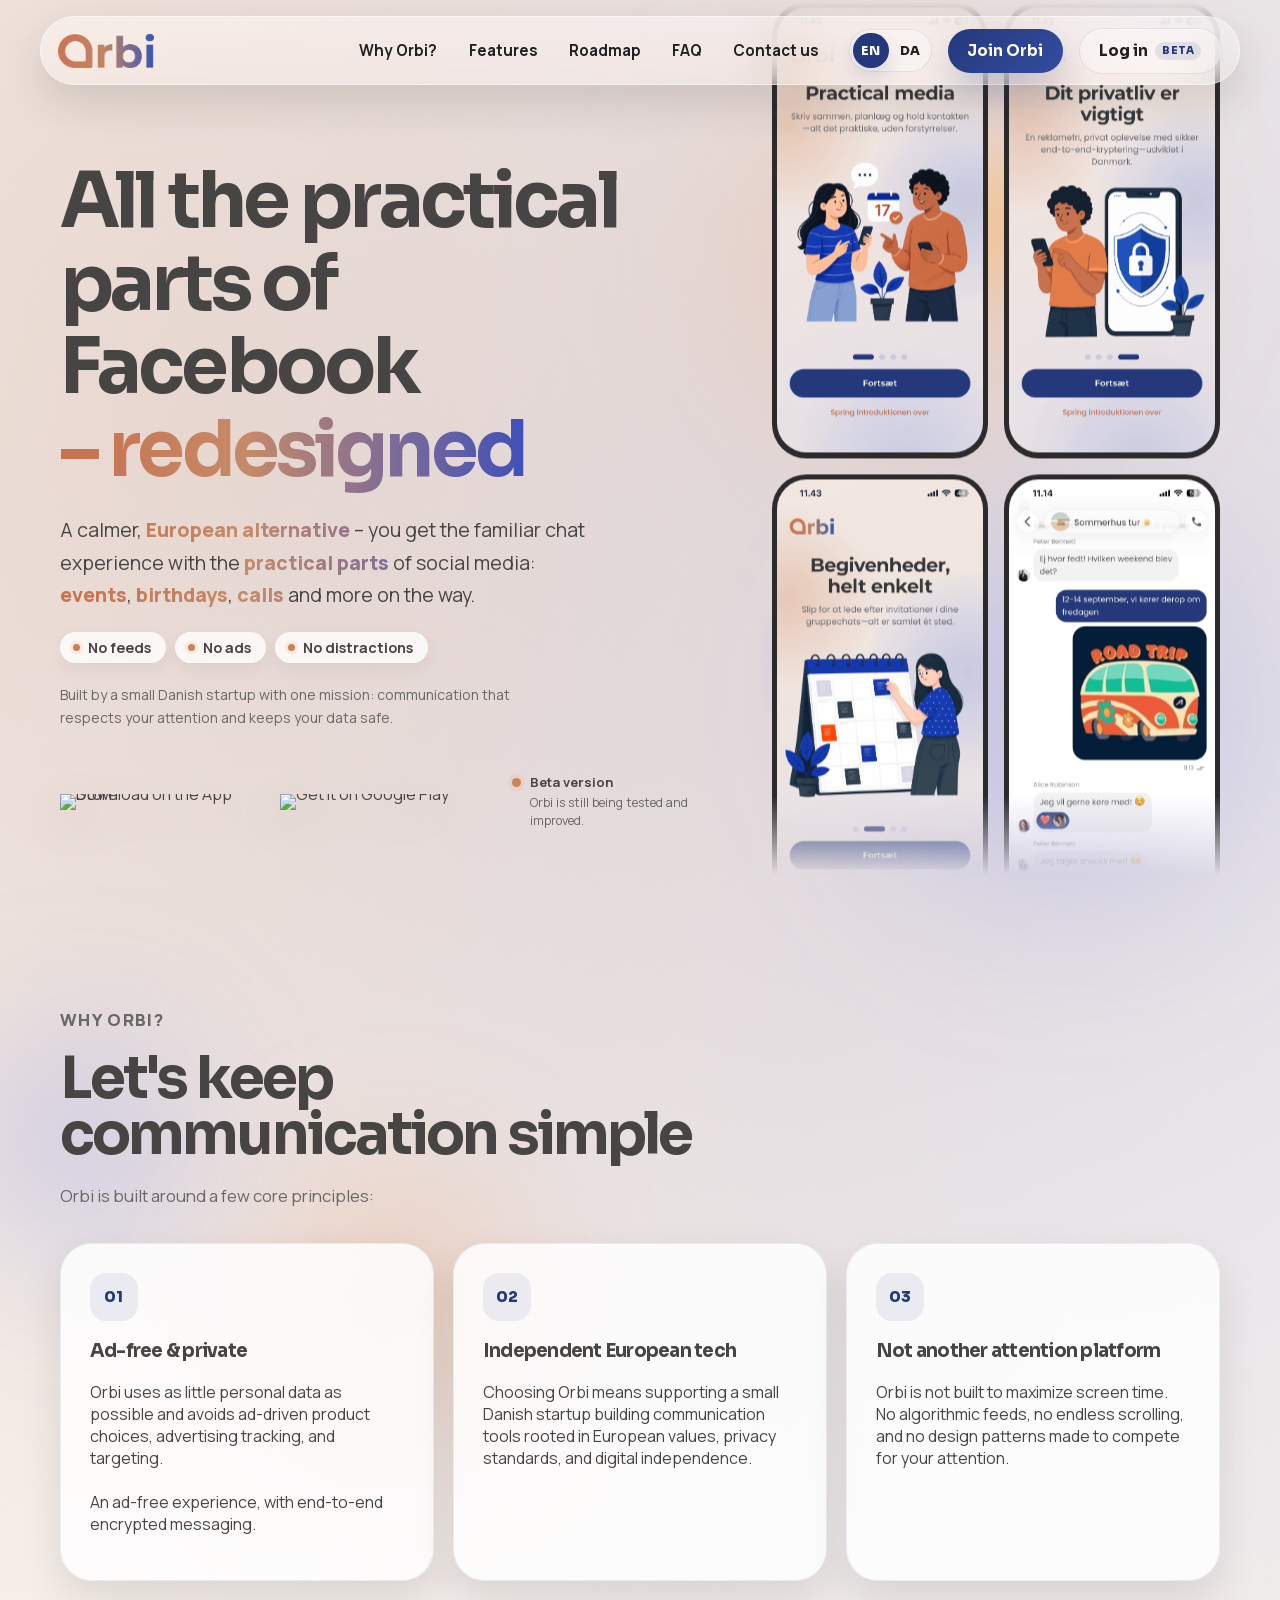
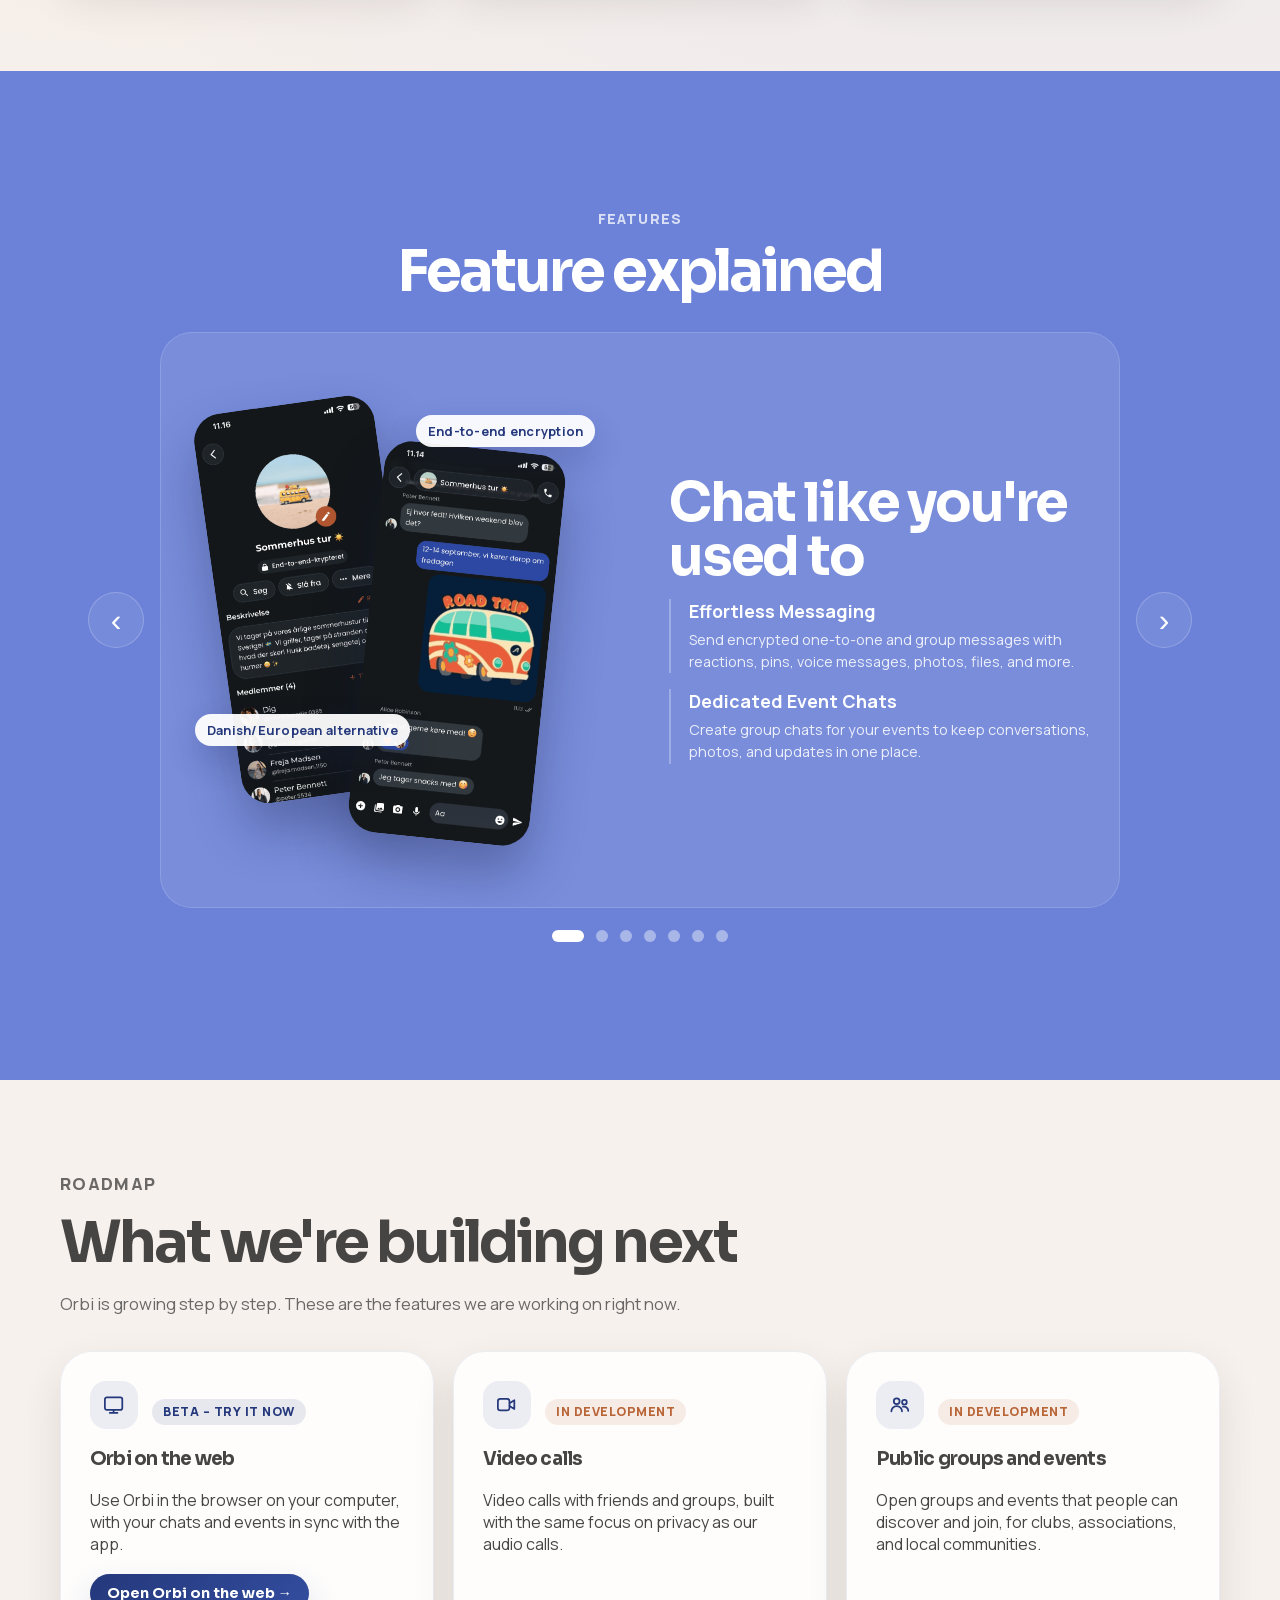
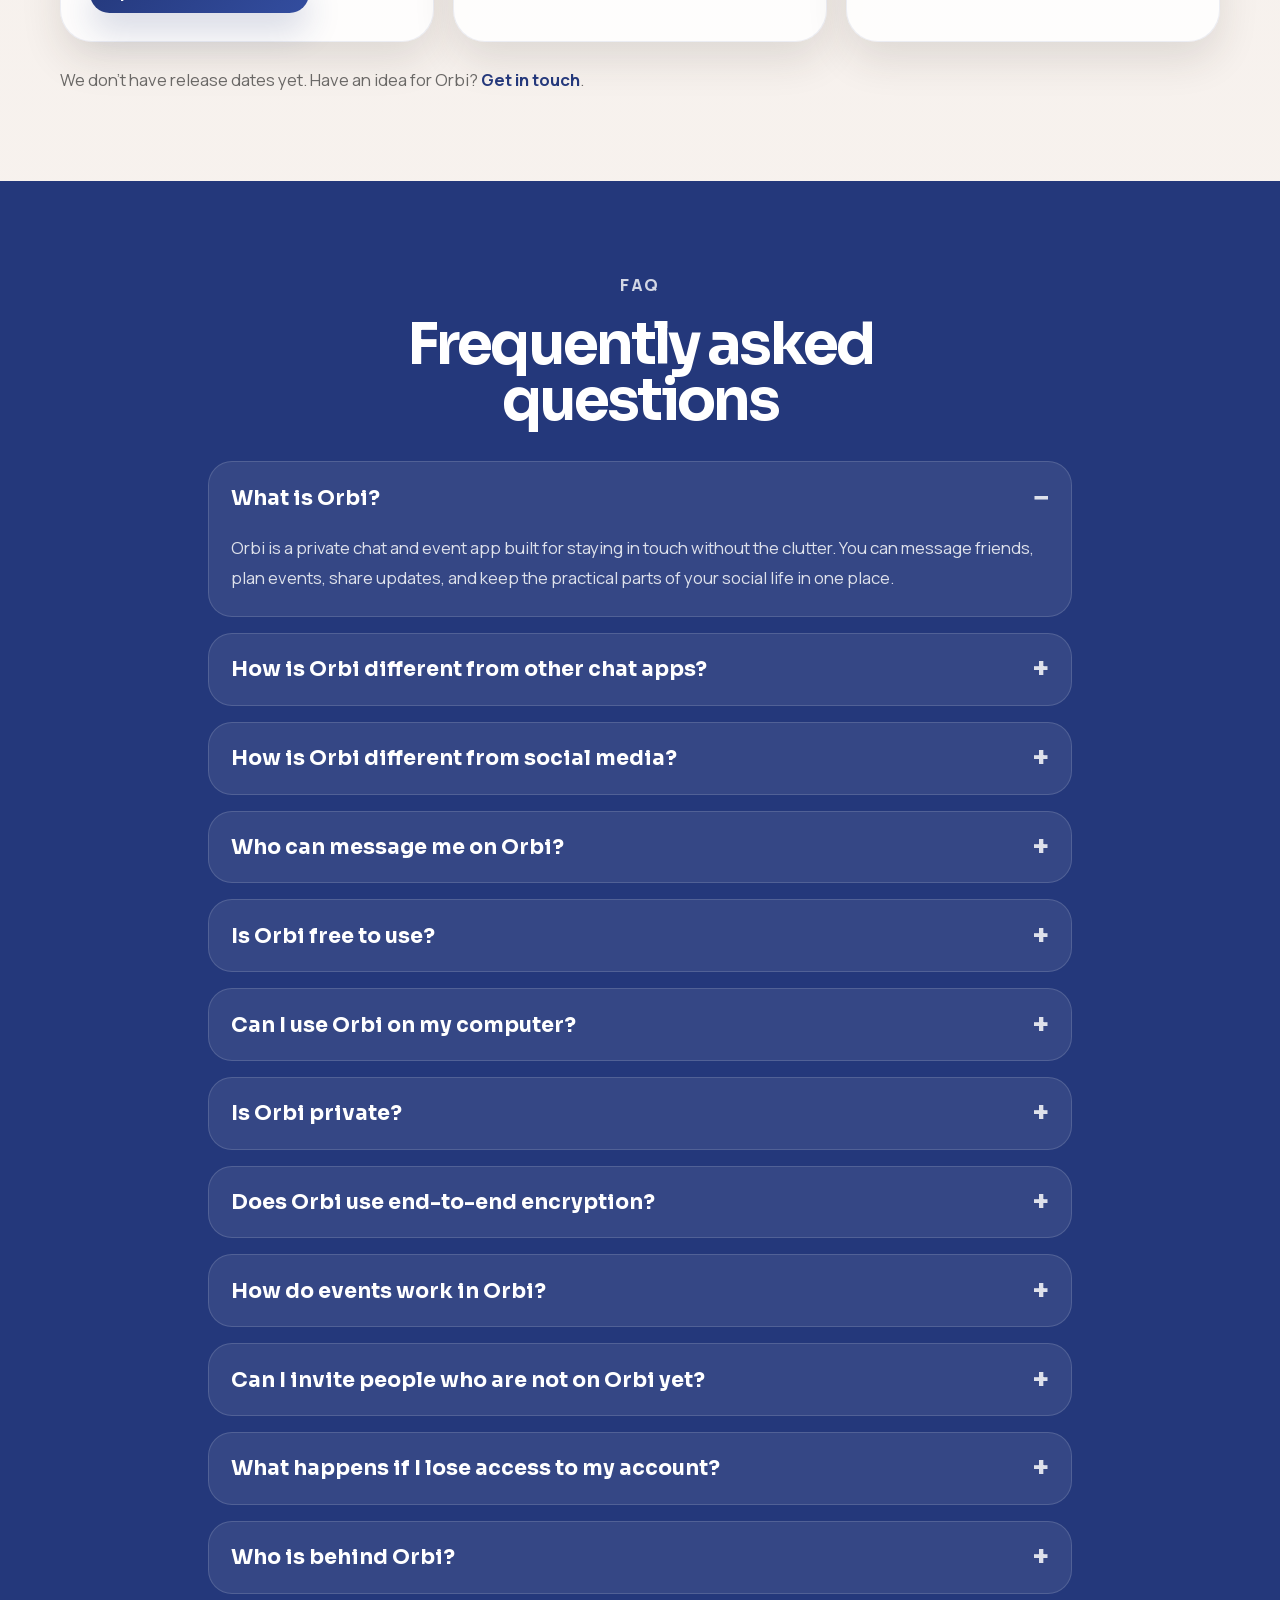
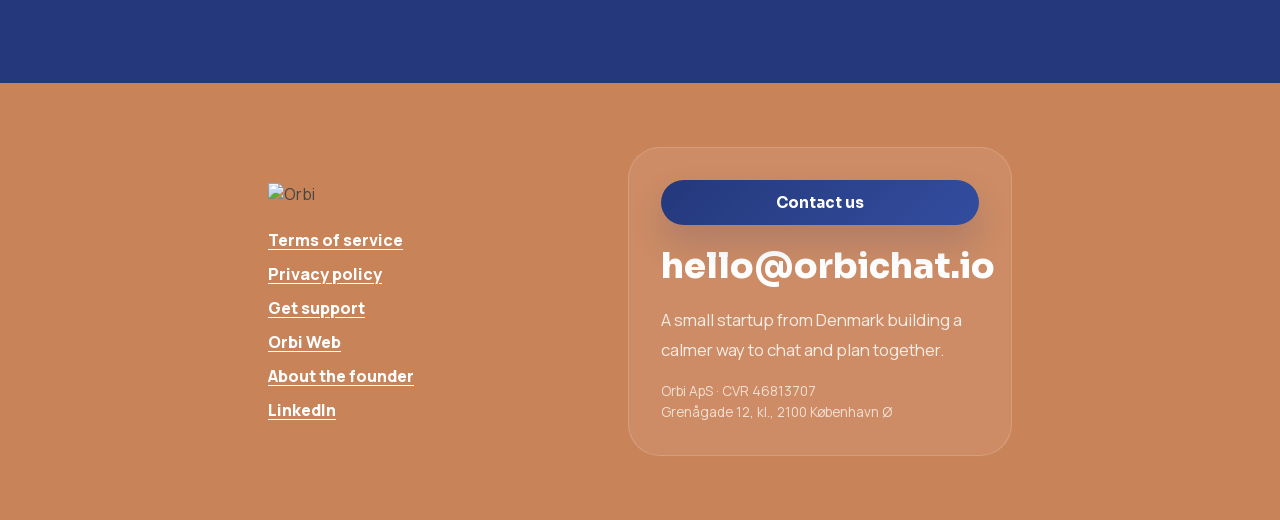
==== commit 31a86b49: "Overlay the header on the homepage hero Make the site header float over the hero from page load and " ====
--- a/index.html
+++ b/index.html
@@ -107,7 +107,7 @@
   </head>
   <body>
     <div class="page-shell">
-      <header class="site-header">
+      <header class="site-header site-header-overlay">
         <div class="nav-shell">
           <a class="brand" href="#top" aria-label="Orbi home">
             <img
--- a/styles.css
+++ b/styles.css
@@ -106,6 +106,15 @@
   padding: calc(0.65rem + 6px) 0.85rem 0;
 }
 
+/* On the front page the bar floats over the hero from the start, as it does
+   once the page scrolls, so the first view is the same as the logo link's
+   (#top). The hero's own top padding keeps the headline clear of the bar. */
+.site-header-overlay {
+  position: fixed;
+  left: 0;
+  right: 0;
+}
+
 .nav-shell {
   position: relative;
   max-width: var(--content-width);
@@ -441,8 +450,15 @@
   grid-template-columns: minmax(0, 1fr) minmax(320px, 460px);
   align-items: center;
   gap: clamp(2rem, 5vw, 4rem);
-  min-height: calc(100vh - 7rem);
+  /* With the bar floating over it, this centres the hero where the logo
+     link used to land it. */
+  min-height: calc(100vh - 9.5rem);
   isolation: isolate;
+}
+
+/* The bar (about 85px) floats over the top of the hero. */
+.hero.section {
+  padding-top: max(var(--section-padding), 6.5rem);
 }
 
 .hero::before,
@@ -582,7 +598,6 @@
   align-items: center;
   gap: 0.5rem;
   padding: 0.45rem 0.95rem 0.45rem 0.8rem;
-  border: 1px solid var(--line);
   border-radius: var(--radius-pill);
   background: var(--surface);
   box-shadow: 0 6px 18px rgba(47, 40, 36, 0.06);
@@ -2612,12 +2627,12 @@
 
 @media (max-height: 860px) and (min-width: 1025px) {
   .hero.section {
-    padding-top: 2rem;
+    padding-top: 6.5rem;
     padding-bottom: 2rem;
   }
 
   .hero {
-    min-height: calc(100vh - 5.5rem);
+    min-height: calc(100vh - 10rem);
   }
 
   .store-downloads {
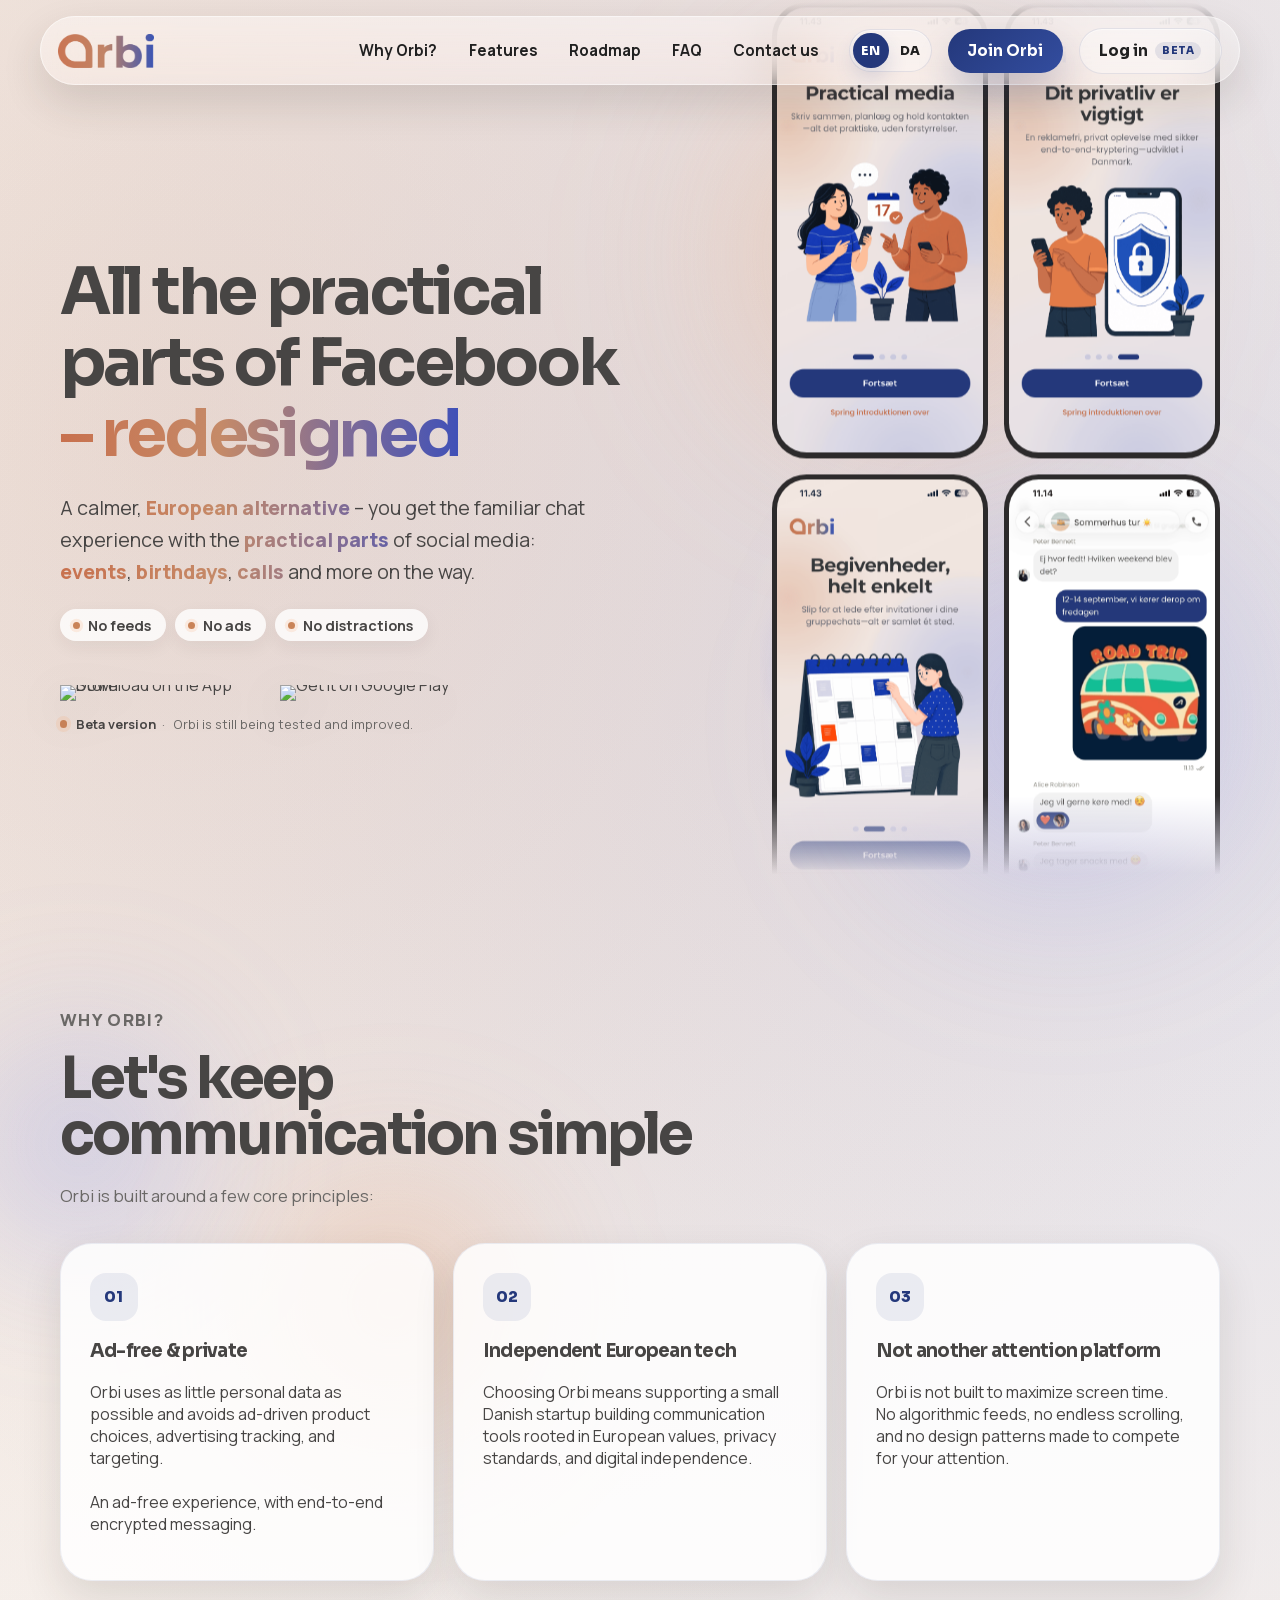
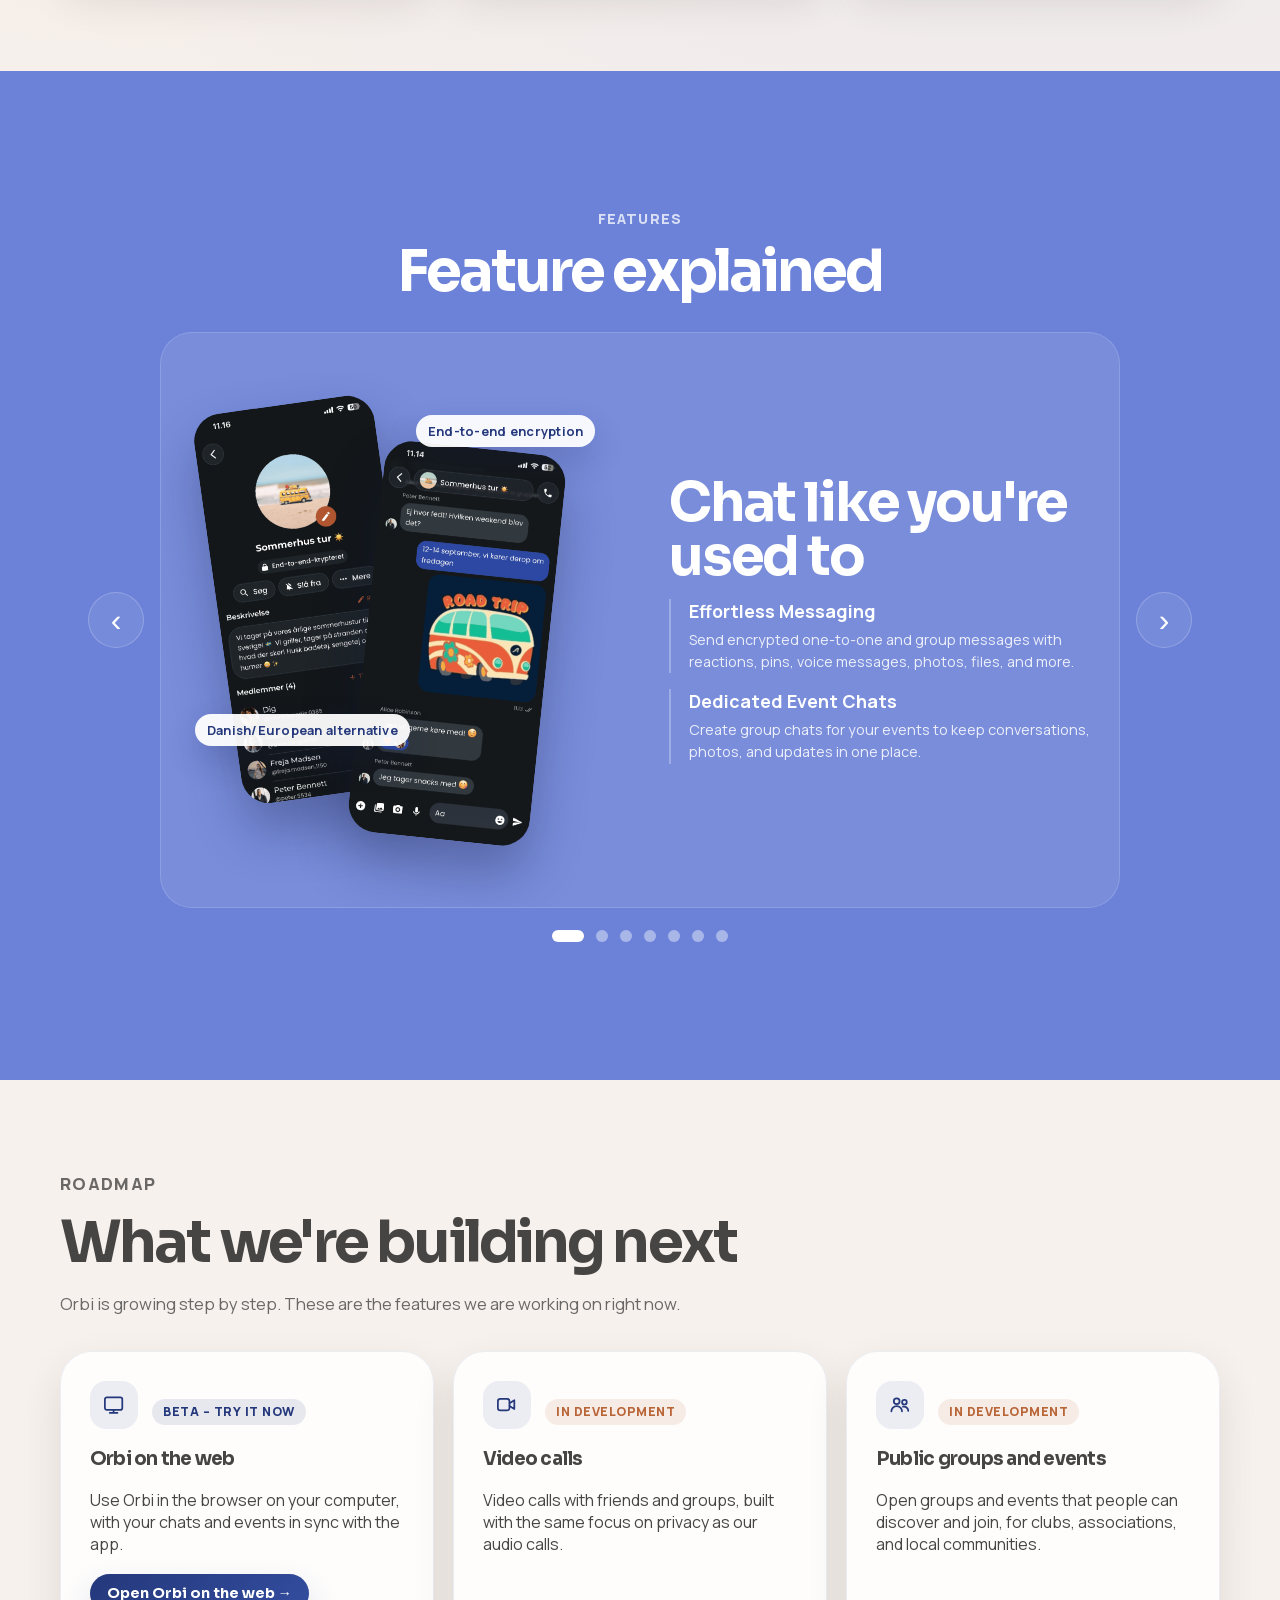
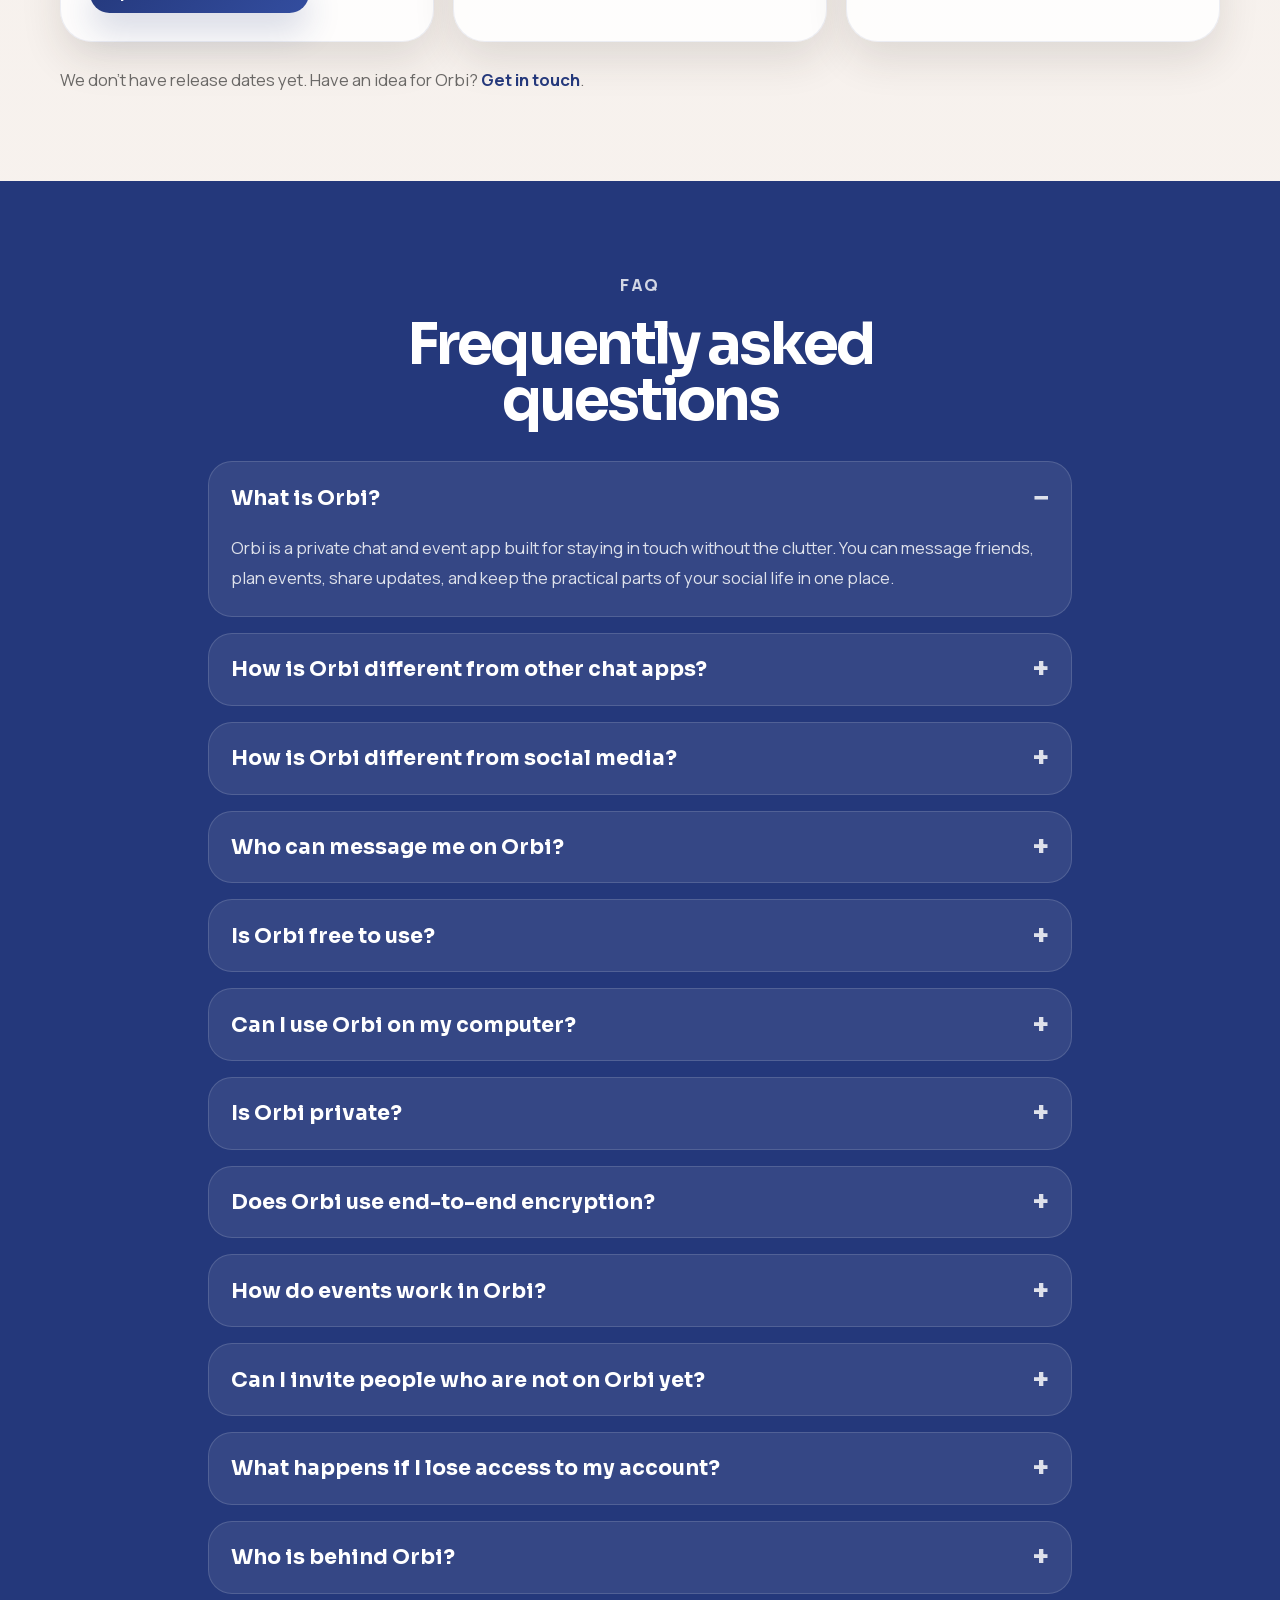
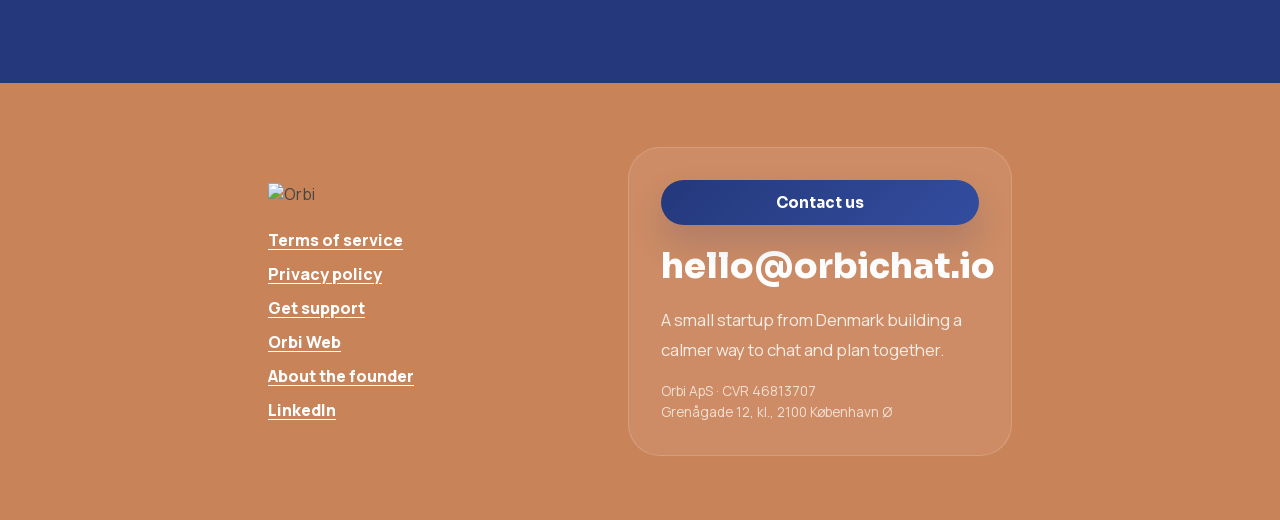
==== commit 29fab942: "Simplify the hero download section Remove the startup description, reduce the hero headline size, an" ====
--- a/index.html
+++ b/index.html
@@ -178,9 +178,6 @@
               <li data-i18n="hero.pointAds">No ads</li>
               <li data-i18n="hero.pointDistractions">No distractions</li>
             </ul>
-            <p class="hero-maker" data-i18n="hero.maker">
-              Built by a small Danish startup with one mission: communication that respects your attention and keeps your data safe.
-            </p>
             <div class="store-downloads" id="download">
               <div class="store-actions">
                 <a
--- a/styles.css
+++ b/styles.css
@@ -528,7 +528,7 @@
 }
 
 .hero h1 {
-  font-size: clamp(3rem, 7vw, 4.8rem);
+  font-size: clamp(2.6rem, 6vw, 4.1rem);
   line-height: 1.08;
 }
 
@@ -560,8 +560,7 @@
   color: var(--muted);
 }
 
-/* Hero copy: a lead line, three short promises as chips, and a quiet
-   "who makes it" line, instead of three equal paragraphs. */
+/* Hero copy: a lead line and three short promises as chips. */
 .hero-copy .hero-text {
   max-width: 34rem;
   margin: 1.4rem 0 0;
@@ -617,19 +616,12 @@
   box-shadow: 0 0 0 0.2rem rgba(244, 161, 101, 0.16);
 }
 
-.hero-copy .hero-maker {
-  max-width: 30rem;
-  margin: 1.3rem 0 0;
-  color: var(--muted);
-  font-size: 0.88rem;
-  line-height: 1.6;
-}
-
+/* The store buttons, with the beta note as one small line below them. */
 .store-downloads {
   display: grid;
-  grid-template-columns: minmax(0, 1fr) 11.5rem;
-  align-items: center;
-  gap: 1rem;
+  grid-template-columns: 1fr;
+  justify-items: start;
+  gap: 0.85rem;
   max-width: 40rem;
   margin-top: 2.75rem;
 }
@@ -642,30 +634,31 @@
 
 .beta-note {
   display: flex;
-  align-items: flex-start;
-  gap: 0.6rem;
+  align-items: baseline;
+  gap: 0.55rem;
   margin: 0;
   color: var(--muted);
-  font-size: 0.78rem;
+  font-size: 0.8rem;
   line-height: 1.45;
 }
 
-.beta-note strong,
-.beta-note span {
-  display: block;
-}
-
 .beta-note strong {
-  margin-bottom: 0.1rem;
   color: var(--ink);
-  font-size: 0.82rem;
+  font-weight: 700;
+}
+
+.beta-note strong::after {
+  content: "·";
+  margin: 0 0.35rem;
+  color: var(--muted);
+  font-weight: 400;
 }
 
 .beta-note-dot {
   flex: 0 0 auto;
-  width: 0.55rem;
-  height: 0.55rem;
-  margin-top: 0.28rem;
+  align-self: center;
+  width: 0.45rem;
+  height: 0.45rem;
   border-radius: 50%;
   background: var(--brand-orange);
   box-shadow: 0 0 0 0.25rem rgba(244, 161, 101, 0.16);
@@ -2374,13 +2367,6 @@
 }
 
 @media (max-width: 760px) {
-  .store-downloads {
-    grid-template-columns: 1fr;
-  }
-
-  .beta-note {
-    max-width: 18rem;
-  }
 
   .legal-main {
     width: 100%;
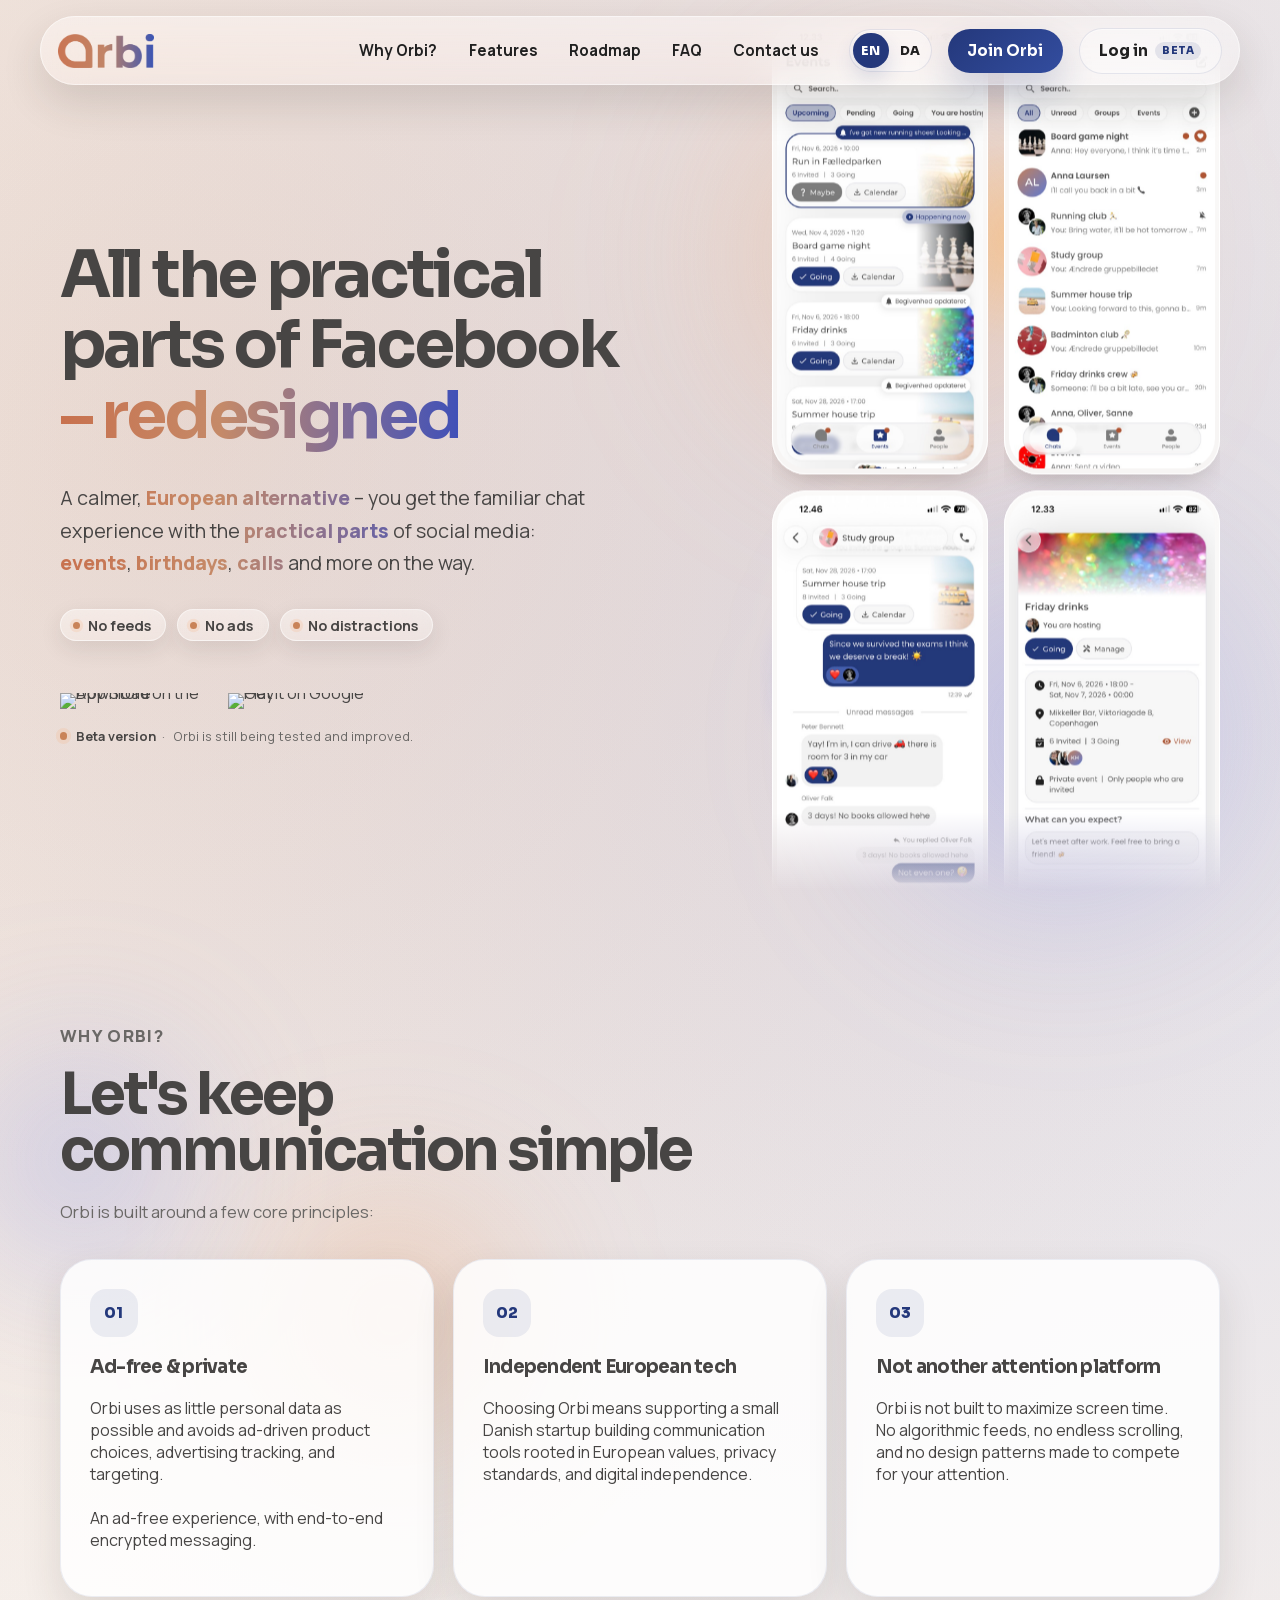
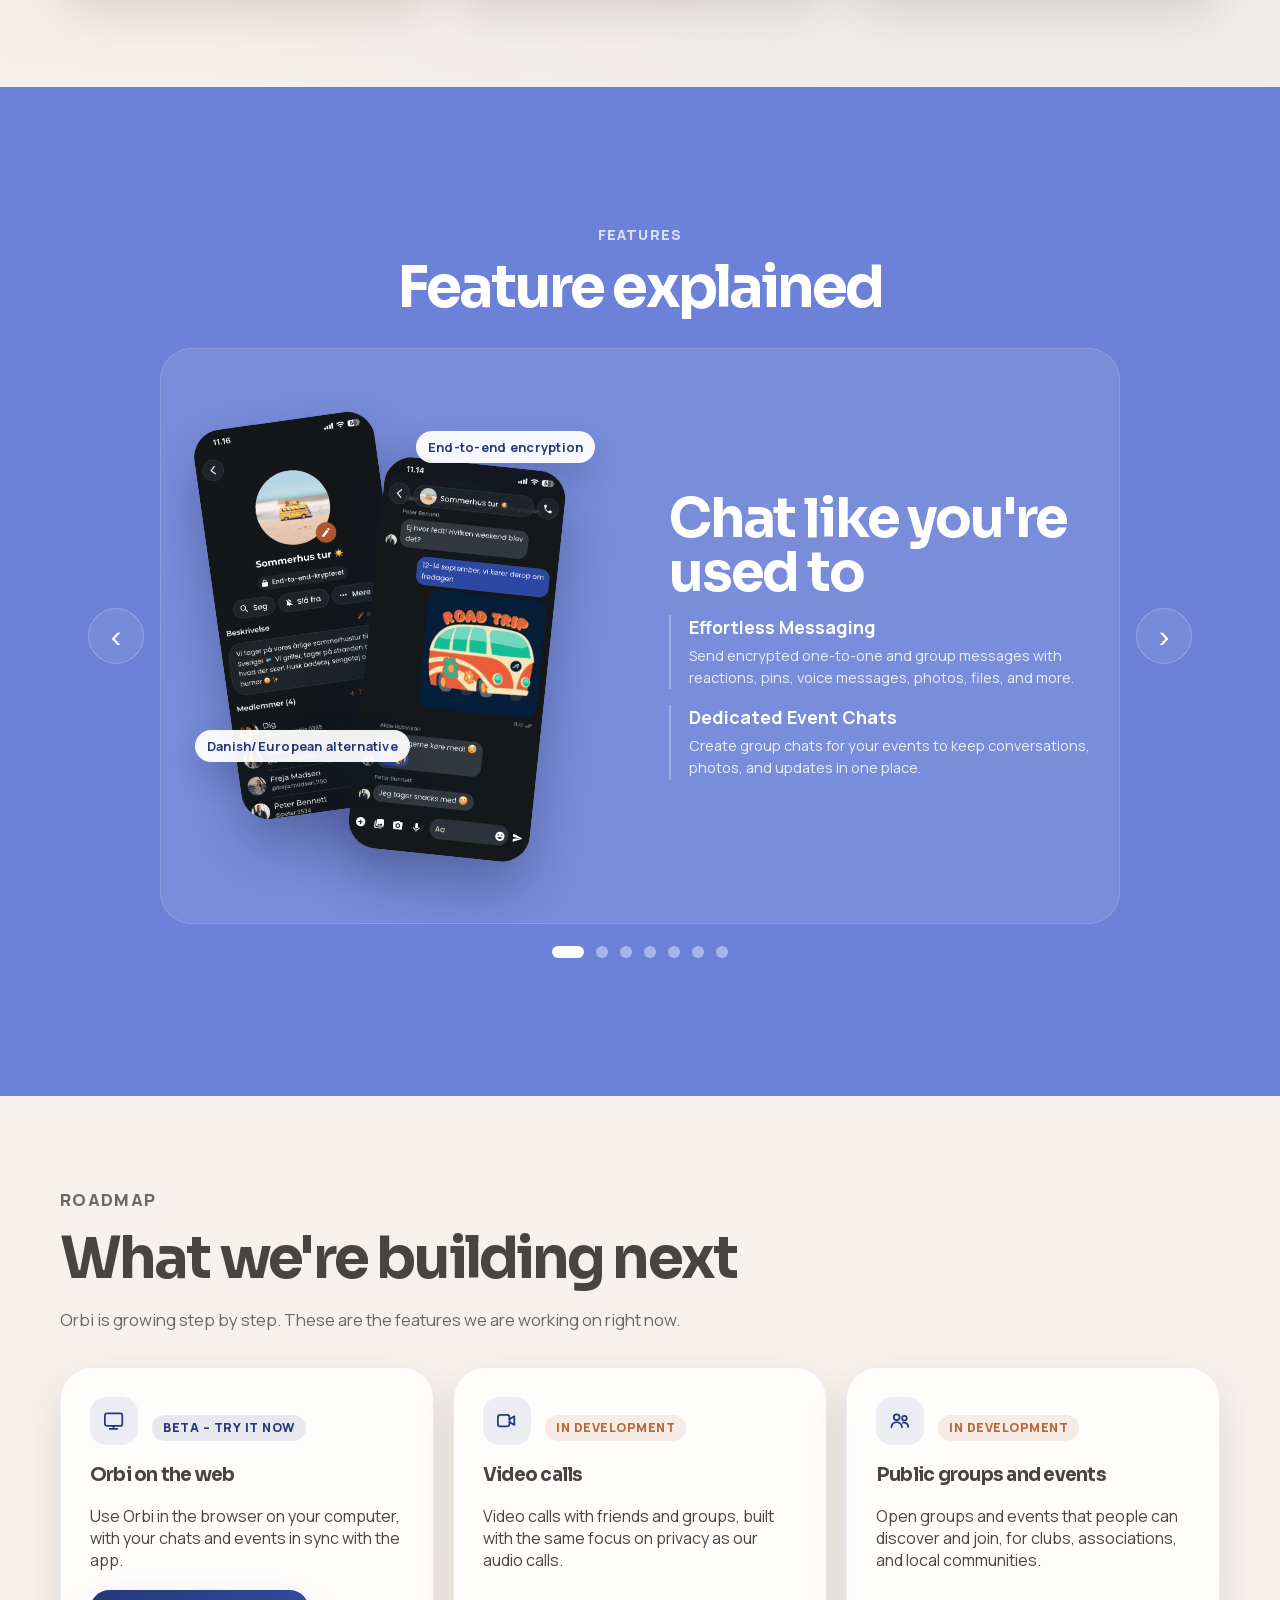
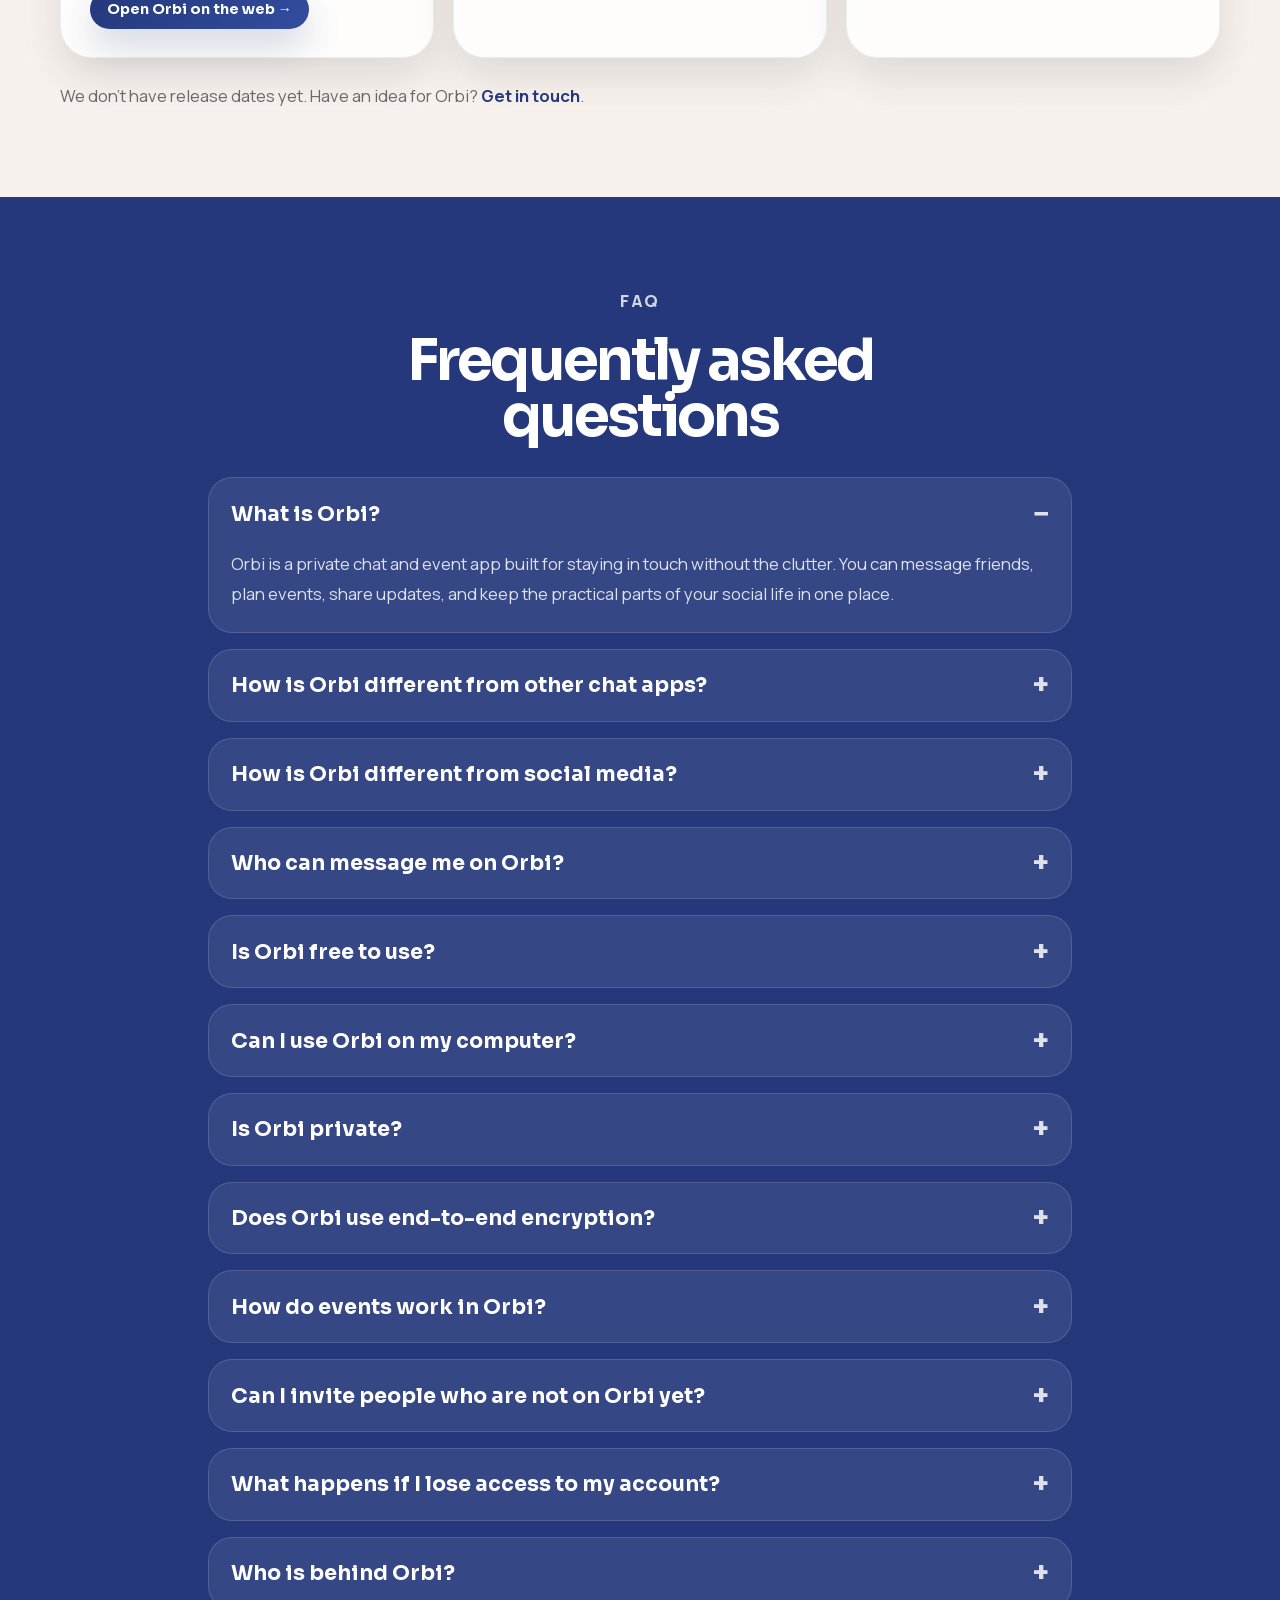
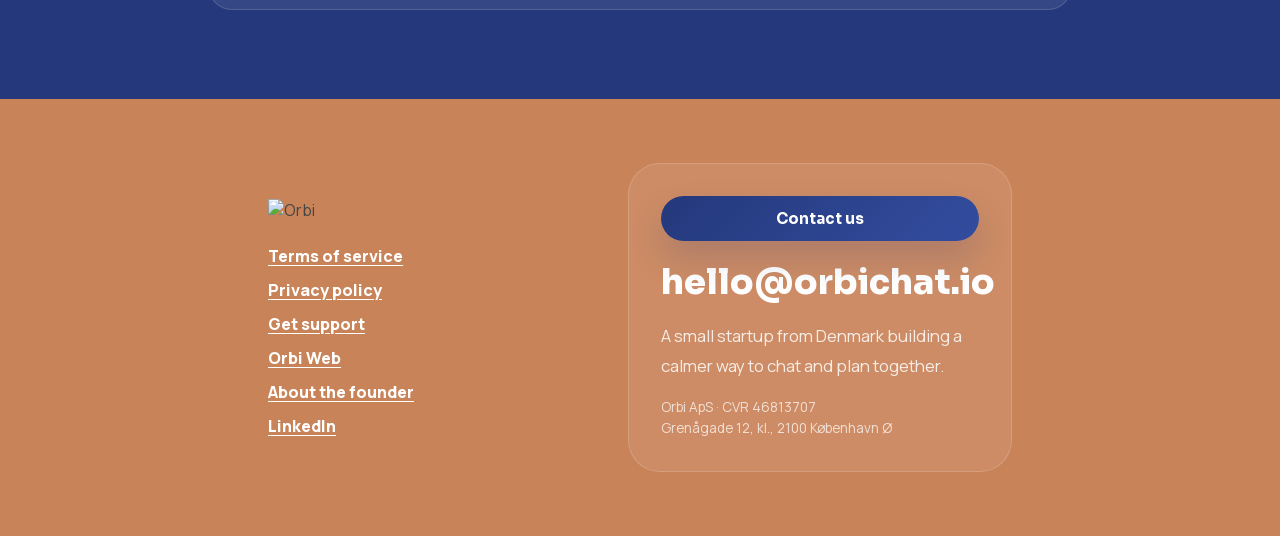
==== commit 7913769a: "Add localized hero screenshot carousels Show Danish or English app screenshots based on the page lan" ====
--- a/index.html
+++ b/index.html
@@ -219,56 +219,50 @@
             <div class="glow glow-orange"></div>
             <div class="glow glow-blue"></div>
 
-            <div class="hero-marquee">
+            <!-- Mostly light-mode screenshots, in the page's language: the
+                 stylesheet shows the set whose data-marquee-lang matches <html lang>. -->
+            <div class="hero-marquee" data-marquee-lang="da">
               <div class="marquee-column marquee-up">
                 <div class="marquee-track">
                   <div class="marquee-set">
-                    <figure class="marquee-shot">
-                      <img src="assets/hero-practical-media.png" alt="" decoding="async" />
-                    </figure>
-                    <figure class="marquee-shot">
-                      <img src="assets/hero-events-made-easy.png" alt="" decoding="async" />
-                    </figure>
-                    <figure class="marquee-shot">
-                      <img src="assets/hero-chats-list.png" alt="" decoding="async" />
-                    </figure>
-                    <figure class="marquee-shot">
-                      <img src="assets/hero-group-details.png" alt="" decoding="async" />
-                    </figure>
-                    <figure class="marquee-shot">
-                      <img
-                        src="assets/hero-friend-based-connections.png"
-                        alt=""
-                        decoding="async"
-                      />
-                    </figure>
-                    <figure class="marquee-shot">
-                      <img src="assets/hero-birthday-light.png" alt="" decoding="async" />
-                    </figure>
+                      <figure class="marquee-shot marquee-shot-light">
+                        <img src="assets/hero-events-made-easy.png" alt="" loading="lazy" decoding="async" />
+                      </figure>
+                      <figure class="marquee-shot marquee-shot-light">
+                        <img src="assets/hero-da-chats-list.jpg" alt="" loading="lazy" decoding="async" />
+                      </figure>
+                      <figure class="marquee-shot marquee-shot-light">
+                        <img src="assets/hero-birthday-light.png" alt="" loading="lazy" decoding="async" />
+                      </figure>
+                      <figure class="marquee-shot marquee-shot-light">
+                        <img src="assets/hero-friend-based-connections.png" alt="" loading="lazy" decoding="async" />
+                      </figure>
+                      <figure class="marquee-shot marquee-shot-light">
+                        <img src="assets/hero-da-group-details.jpg" alt="" loading="lazy" decoding="async" />
+                      </figure>
+                      <figure class="marquee-shot marquee-shot-light">
+                        <img src="assets/hero-da-tags.jpg" alt="" loading="lazy" decoding="async" />
+                      </figure>
                   </div>
                   <div class="marquee-set" aria-hidden="true">
-                    <figure class="marquee-shot">
-                      <img src="assets/hero-practical-media.png" alt="" decoding="async" />
-                    </figure>
-                    <figure class="marquee-shot">
-                      <img src="assets/hero-events-made-easy.png" alt="" decoding="async" />
-                    </figure>
-                    <figure class="marquee-shot">
-                      <img src="assets/hero-chats-list.png" alt="" decoding="async" />
-                    </figure>
-                    <figure class="marquee-shot">
-                      <img src="assets/hero-group-details.png" alt="" decoding="async" />
-                    </figure>
-                    <figure class="marquee-shot">
-                      <img
-                        src="assets/hero-friend-based-connections.png"
-                        alt=""
-                        decoding="async"
-                      />
-                    </figure>
-                    <figure class="marquee-shot">
-                      <img src="assets/hero-birthday-light.png" alt="" decoding="async" />
-                    </figure>
+                      <figure class="marquee-shot marquee-shot-light">
+                        <img src="assets/hero-events-made-easy.png" alt="" loading="lazy" decoding="async" />
+                      </figure>
+                      <figure class="marquee-shot marquee-shot-light">
+                        <img src="assets/hero-da-chats-list.jpg" alt="" loading="lazy" decoding="async" />
+                      </figure>
+                      <figure class="marquee-shot marquee-shot-light">
+                        <img src="assets/hero-birthday-light.png" alt="" loading="lazy" decoding="async" />
+                      </figure>
+                      <figure class="marquee-shot marquee-shot-light">
+                        <img src="assets/hero-friend-based-connections.png" alt="" loading="lazy" decoding="async" />
+                      </figure>
+                      <figure class="marquee-shot marquee-shot-light">
+                        <img src="assets/hero-da-group-details.jpg" alt="" loading="lazy" decoding="async" />
+                      </figure>
+                      <figure class="marquee-shot marquee-shot-light">
+                        <img src="assets/hero-da-tags.jpg" alt="" loading="lazy" decoding="async" />
+                      </figure>
                   </div>
                 </div>
               </div>
@@ -276,38 +270,93 @@
               <div class="marquee-column marquee-down">
                 <div class="marquee-track">
                   <div class="marquee-set">
-                    <figure class="marquee-shot">
-                      <img src="assets/hero-privacy-matters.png" alt="" decoding="async" />
-                    </figure>
-                    <figure class="marquee-shot">
-                      <img src="assets/hero-chat-thread.png" alt="" decoding="async" />
-                    </figure>
-                    <figure class="marquee-shot">
-                      <img src="assets/hero-events-list.png" alt="" decoding="async" />
-                    </figure>
-                    <figure class="marquee-shot">
-                      <img src="assets/hero-birthday-dark.png" alt="" decoding="async" />
-                    </figure>
-                    <figure class="marquee-shot">
-                      <img src="assets/hero-find-friends.webp" alt="" decoding="async" />
-                    </figure>
+                      <figure class="marquee-shot marquee-shot-light">
+                        <img src="assets/hero-privacy-matters.png" alt="" loading="lazy" decoding="async" />
+                      </figure>
+                      <figure class="marquee-shot marquee-shot-light">
+                        <img src="assets/hero-chat-thread.png" alt="" loading="lazy" decoding="async" />
+                      </figure>
+                      <figure class="marquee-shot marquee-shot-light">
+                        <img src="assets/hero-da-events-list.jpg" alt="" loading="lazy" decoding="async" />
+                      </figure>
+                      <figure class="marquee-shot">
+                        <img src="assets/hero-find-friends.webp" alt="" loading="lazy" decoding="async" />
+                      </figure>
                   </div>
                   <div class="marquee-set" aria-hidden="true">
-                    <figure class="marquee-shot">
-                      <img src="assets/hero-privacy-matters.png" alt="" decoding="async" />
-                    </figure>
-                    <figure class="marquee-shot">
-                      <img src="assets/hero-chat-thread.png" alt="" decoding="async" />
-                    </figure>
-                    <figure class="marquee-shot">
-                      <img src="assets/hero-events-list.png" alt="" decoding="async" />
-                    </figure>
-                    <figure class="marquee-shot">
-                      <img src="assets/hero-birthday-dark.png" alt="" decoding="async" />
-                    </figure>
-                    <figure class="marquee-shot">
-                      <img src="assets/hero-find-friends.webp" alt="" decoding="async" />
-                    </figure>
+                      <figure class="marquee-shot marquee-shot-light">
+                        <img src="assets/hero-privacy-matters.png" alt="" loading="lazy" decoding="async" />
+                      </figure>
+                      <figure class="marquee-shot marquee-shot-light">
+                        <img src="assets/hero-chat-thread.png" alt="" loading="lazy" decoding="async" />
+                      </figure>
+                      <figure class="marquee-shot marquee-shot-light">
+                        <img src="assets/hero-da-events-list.jpg" alt="" loading="lazy" decoding="async" />
+                      </figure>
+                      <figure class="marquee-shot">
+                        <img src="assets/hero-find-friends.webp" alt="" loading="lazy" decoding="async" />
+                      </figure>
+                  </div>
+                </div>
+              </div>
+            </div>
+            <div class="hero-marquee" data-marquee-lang="en">
+              <div class="marquee-column marquee-up">
+                <div class="marquee-track">
+                  <div class="marquee-set">
+                      <figure class="marquee-shot marquee-shot-light">
+                        <img src="assets/hero-en-events-list.jpg" alt="" loading="lazy" decoding="async" />
+                      </figure>
+                      <figure class="marquee-shot marquee-shot-light">
+                        <img src="assets/hero-en-chat-thread.jpg" alt="" loading="lazy" decoding="async" />
+                      </figure>
+                      <figure class="marquee-shot">
+                        <img src="assets/hero-en-group-details-dark.jpg" alt="" loading="lazy" decoding="async" />
+                      </figure>
+                      <figure class="marquee-shot marquee-shot-light">
+                        <img src="assets/hero-en-birthday-event.jpg" alt="" loading="lazy" decoding="async" />
+                      </figure>
+                  </div>
+                  <div class="marquee-set" aria-hidden="true">
+                      <figure class="marquee-shot marquee-shot-light">
+                        <img src="assets/hero-en-events-list.jpg" alt="" loading="lazy" decoding="async" />
+                      </figure>
+                      <figure class="marquee-shot marquee-shot-light">
+                        <img src="assets/hero-en-chat-thread.jpg" alt="" loading="lazy" decoding="async" />
+                      </figure>
+                      <figure class="marquee-shot">
+                        <img src="assets/hero-en-group-details-dark.jpg" alt="" loading="lazy" decoding="async" />
+                      </figure>
+                      <figure class="marquee-shot marquee-shot-light">
+                        <img src="assets/hero-en-birthday-event.jpg" alt="" loading="lazy" decoding="async" />
+                      </figure>
+                  </div>
+                </div>
+              </div>
+
+              <div class="marquee-column marquee-down">
+                <div class="marquee-track">
+                  <div class="marquee-set">
+                      <figure class="marquee-shot marquee-shot-light">
+                        <img src="assets/hero-en-chats-list.jpg" alt="" loading="lazy" decoding="async" />
+                      </figure>
+                      <figure class="marquee-shot marquee-shot-light">
+                        <img src="assets/hero-en-event-details.jpg" alt="" loading="lazy" decoding="async" />
+                      </figure>
+                      <figure class="marquee-shot">
+                        <img src="assets/hero-en-group-chat-dark.jpg" alt="" loading="lazy" decoding="async" />
+                      </figure>
+                  </div>
+                  <div class="marquee-set" aria-hidden="true">
+                      <figure class="marquee-shot marquee-shot-light">
+                        <img src="assets/hero-en-chats-list.jpg" alt="" loading="lazy" decoding="async" />
+                      </figure>
+                      <figure class="marquee-shot marquee-shot-light">
+                        <img src="assets/hero-en-event-details.jpg" alt="" loading="lazy" decoding="async" />
+                      </figure>
+                      <figure class="marquee-shot">
+                        <img src="assets/hero-en-group-chat-dark.jpg" alt="" loading="lazy" decoding="async" />
+                      </figure>
                   </div>
                 </div>
               </div>
--- a/styles.css
+++ b/styles.css
@@ -458,7 +458,7 @@
 
 /* The bar (about 85px) floats over the top of the hero. */
 .hero.section {
-  padding-top: max(var(--section-padding), 6.5rem);
+  padding-top: max(var(--section-padding), 7.5rem);
 }
 
 .hero::before,
@@ -502,6 +502,20 @@
   position: relative;
   z-index: 1;
   max-width: 40rem;
+}
+
+/* Side by side, the screenshot column is taller than the screen, so the text
+   places itself against the screen instead: vertically centred between the
+   bar (85px) and the bottom of the first view, and never closer to the bar
+   than the hero's top padding. The height is 100vh - 2 x padding + 85px. */
+@media (min-width: 1025px) {
+  .hero-copy {
+    align-self: start;
+    display: flex;
+    flex-direction: column;
+    justify-content: center;
+    min-height: calc(100vh - 9.7rem);
+  }
 }
 
 .eyebrow {
@@ -563,7 +577,7 @@
 /* Hero copy: a lead line and three short promises as chips. */
 .hero-copy .hero-text {
   max-width: 34rem;
-  margin: 1.4rem 0 0;
+  margin: 1.9rem 0 0;
   color: var(--ink);
   font-size: clamp(1.08rem, 1.6vw, 1.22rem);
   line-height: 1.65;
@@ -586,8 +600,8 @@
 .hero-points {
   display: flex;
   flex-wrap: wrap;
-  gap: 0.55rem;
-  margin: 1.3rem 0 0;
+  gap: 0.7rem;
+  margin: 1.9rem 0 0;
   padding: 0;
   list-style: none;
 }
@@ -596,10 +610,17 @@
   display: inline-flex;
   align-items: center;
   gap: 0.5rem;
-  padding: 0.45rem 0.95rem 0.45rem 0.8rem;
+  padding: calc(0.45rem - 1px) calc(0.95rem - 1px) calc(0.45rem - 1px) calc(0.8rem - 1px);
+  /* The menu bar's frosted glass and white rim (.nav-shell), with a smaller
+     shadow. */
+  border: 1px solid rgba(255, 255, 255, 0.5);
   border-radius: var(--radius-pill);
-  background: var(--surface);
-  box-shadow: 0 6px 18px rgba(47, 40, 36, 0.06);
+  background:
+    linear-gradient(180deg, rgba(255, 255, 255, 0.32), rgba(255, 255, 255, 0.14)),
+    rgba(255, 255, 255, 0.18);
+  backdrop-filter: blur(22px) saturate(145%);
+  -webkit-backdrop-filter: blur(22px) saturate(145%);
+  box-shadow: 0 8px 22px rgba(47, 40, 36, 0.1);
   color: var(--ink);
   font-size: 0.9rem;
   font-weight: 700;
@@ -621,9 +642,9 @@
   display: grid;
   grid-template-columns: 1fr;
   justify-items: start;
-  gap: 0.85rem;
+  gap: 1.1rem;
   max-width: 40rem;
-  margin-top: 2.75rem;
+  margin-top: 3.25rem;
 }
 
 .store-actions {
@@ -673,15 +694,17 @@
   transition: transform 180ms ease, filter 180ms ease;
 }
 
+/* The official badges, unaltered, at about 45px tall (Apple asks for at
+   least 40px; Google for a badge no smaller than the others), without a
+   shadow so they sit lightly next to the text. */
 .official-store-badge {
-  width: 13rem;
+  width: 9.75rem;
 }
 
 .official-store-badge img {
   display: block;
   width: 100%;
   height: auto;
-  filter: drop-shadow(0 14px 22px rgba(17, 17, 17, 0.14));
 }
 
 .app-store-badge,
@@ -698,6 +721,12 @@
   isolation: isolate;
   transform: translateY(-7.1rem);
   margin-bottom: -7.1rem;
+}
+
+/* One carousel per language; only the page's own language shows. */
+html[lang="da"] .hero-marquee[data-marquee-lang="en"],
+html:not([lang="da"]) .hero-marquee[data-marquee-lang="da"] {
+  display: none;
 }
 
 .hero-marquee {
@@ -761,6 +790,16 @@
   background: #2c2a2b;
   contain: layout paint;
   overflow: hidden;
+}
+
+/* A light-mode screenshot sits in a light phone, as in the App Store
+   screenshots (Figma "Orbi – App Store screenshots"): a warm off-white
+   frame with a thin white rim and a soft shadow below. */
+.marquee-shot-light {
+  background: linear-gradient(180deg, #fbfaf9 0%, #f7f5f4 100%);
+  box-shadow:
+    inset 0 0 0 1px #ffffff,
+    0 14px 24px -12px rgba(70, 50, 40, 0.28);
 }
 
 .marquee-shot img {
@@ -2507,7 +2546,7 @@
   }
 
   .official-store-badge {
-    width: 13rem;
+    width: 9.75rem;
   }
 
   .official-store-badge img {
@@ -2613,7 +2652,7 @@
 
 @media (max-height: 860px) and (min-width: 1025px) {
   .hero.section {
-    padding-top: 6.5rem;
+    padding-top: 7.25rem;
     padding-bottom: 2rem;
   }
 
@@ -2621,8 +2660,13 @@
     min-height: calc(100vh - 10rem);
   }
 
+  /* The same centring with this smaller top padding. */
+  .hero-copy {
+    min-height: calc(100vh - 9.2rem);
+  }
+
   .store-downloads {
-    margin-top: 2rem;
+    margin-top: 2.5rem;
   }
 }
 
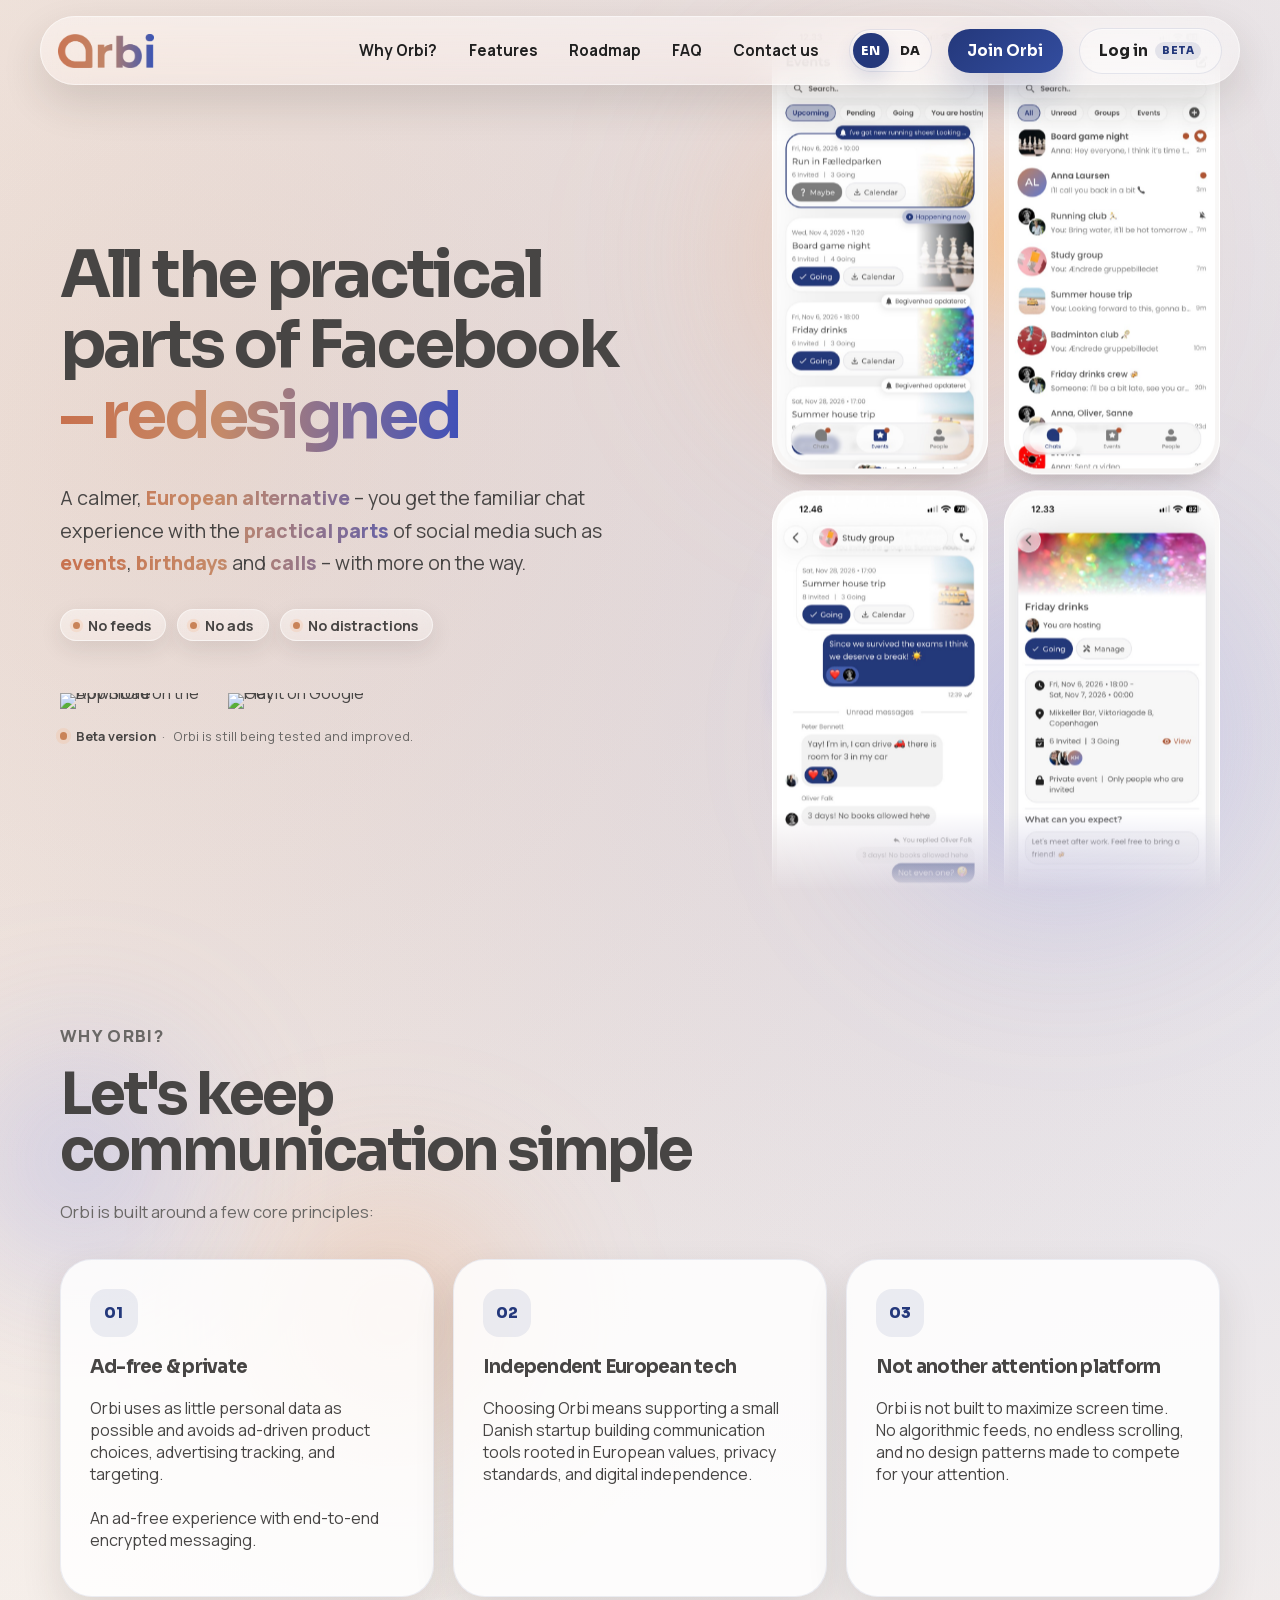
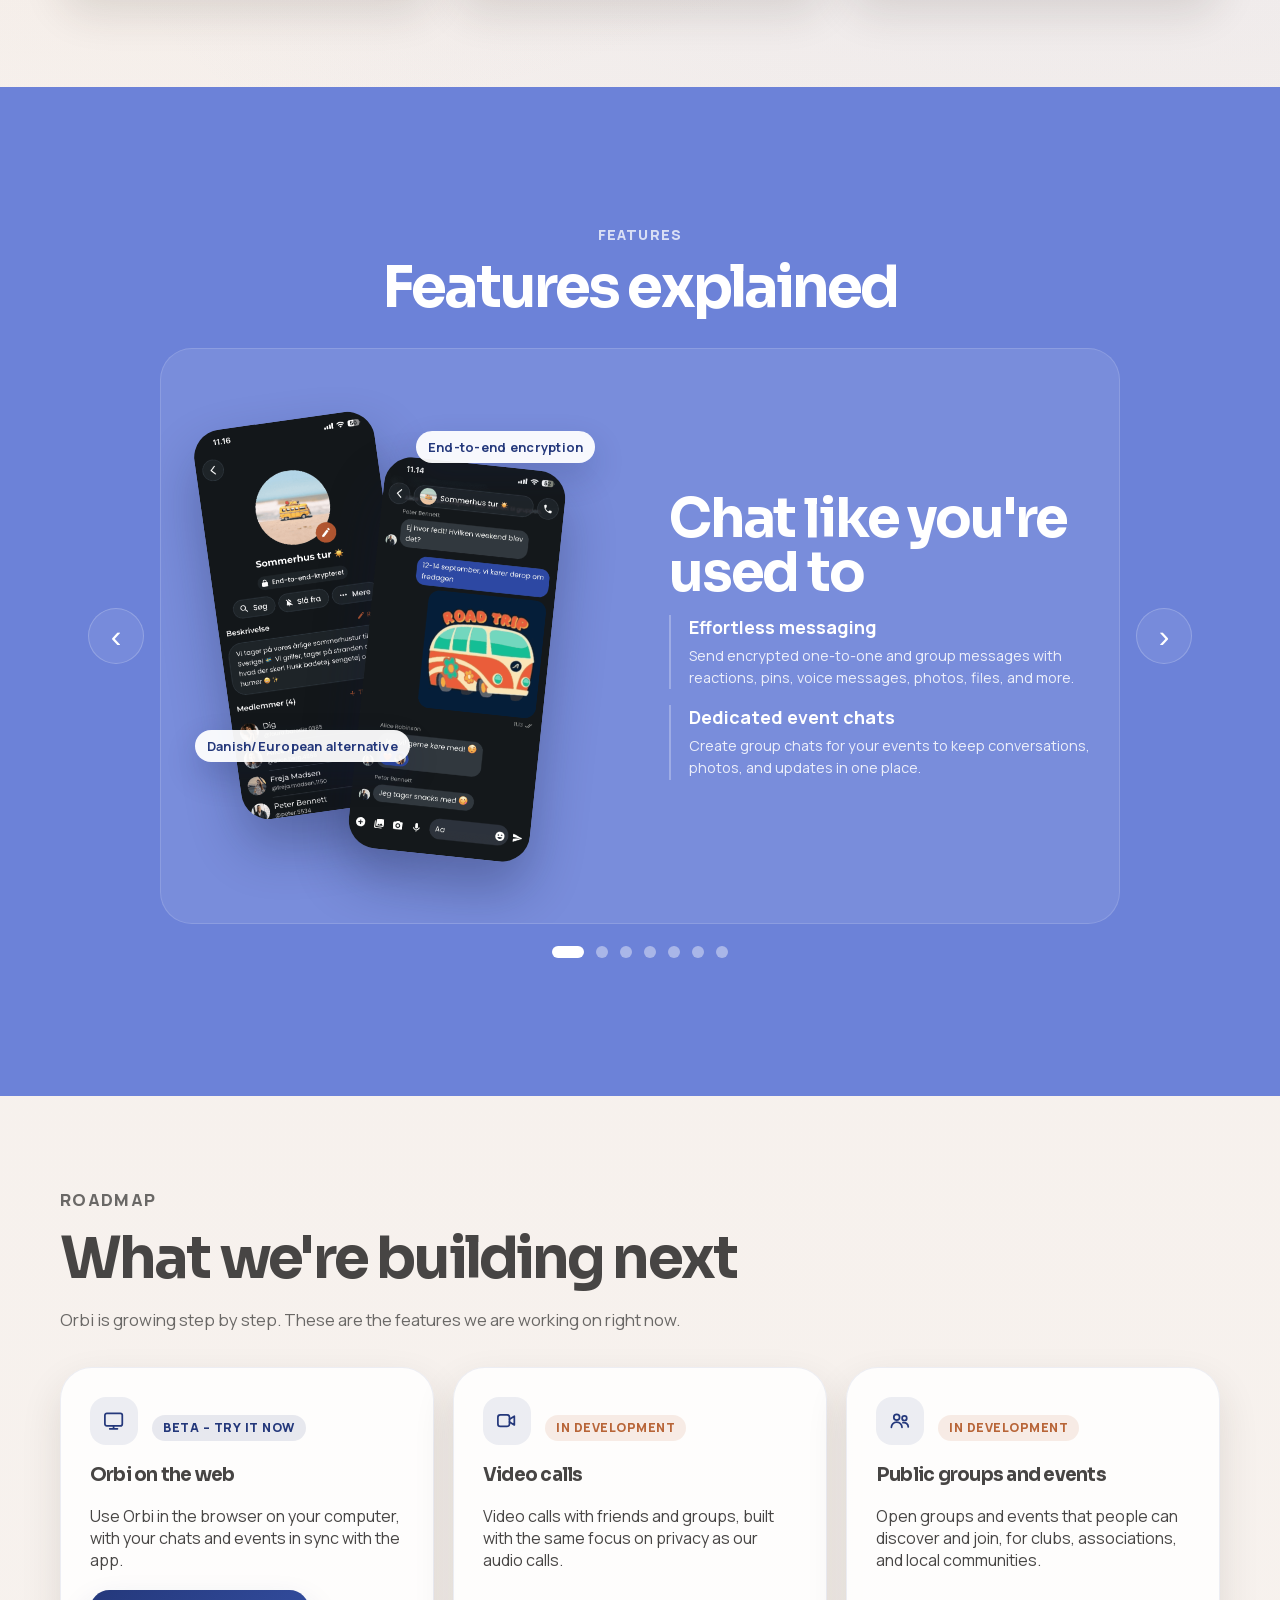
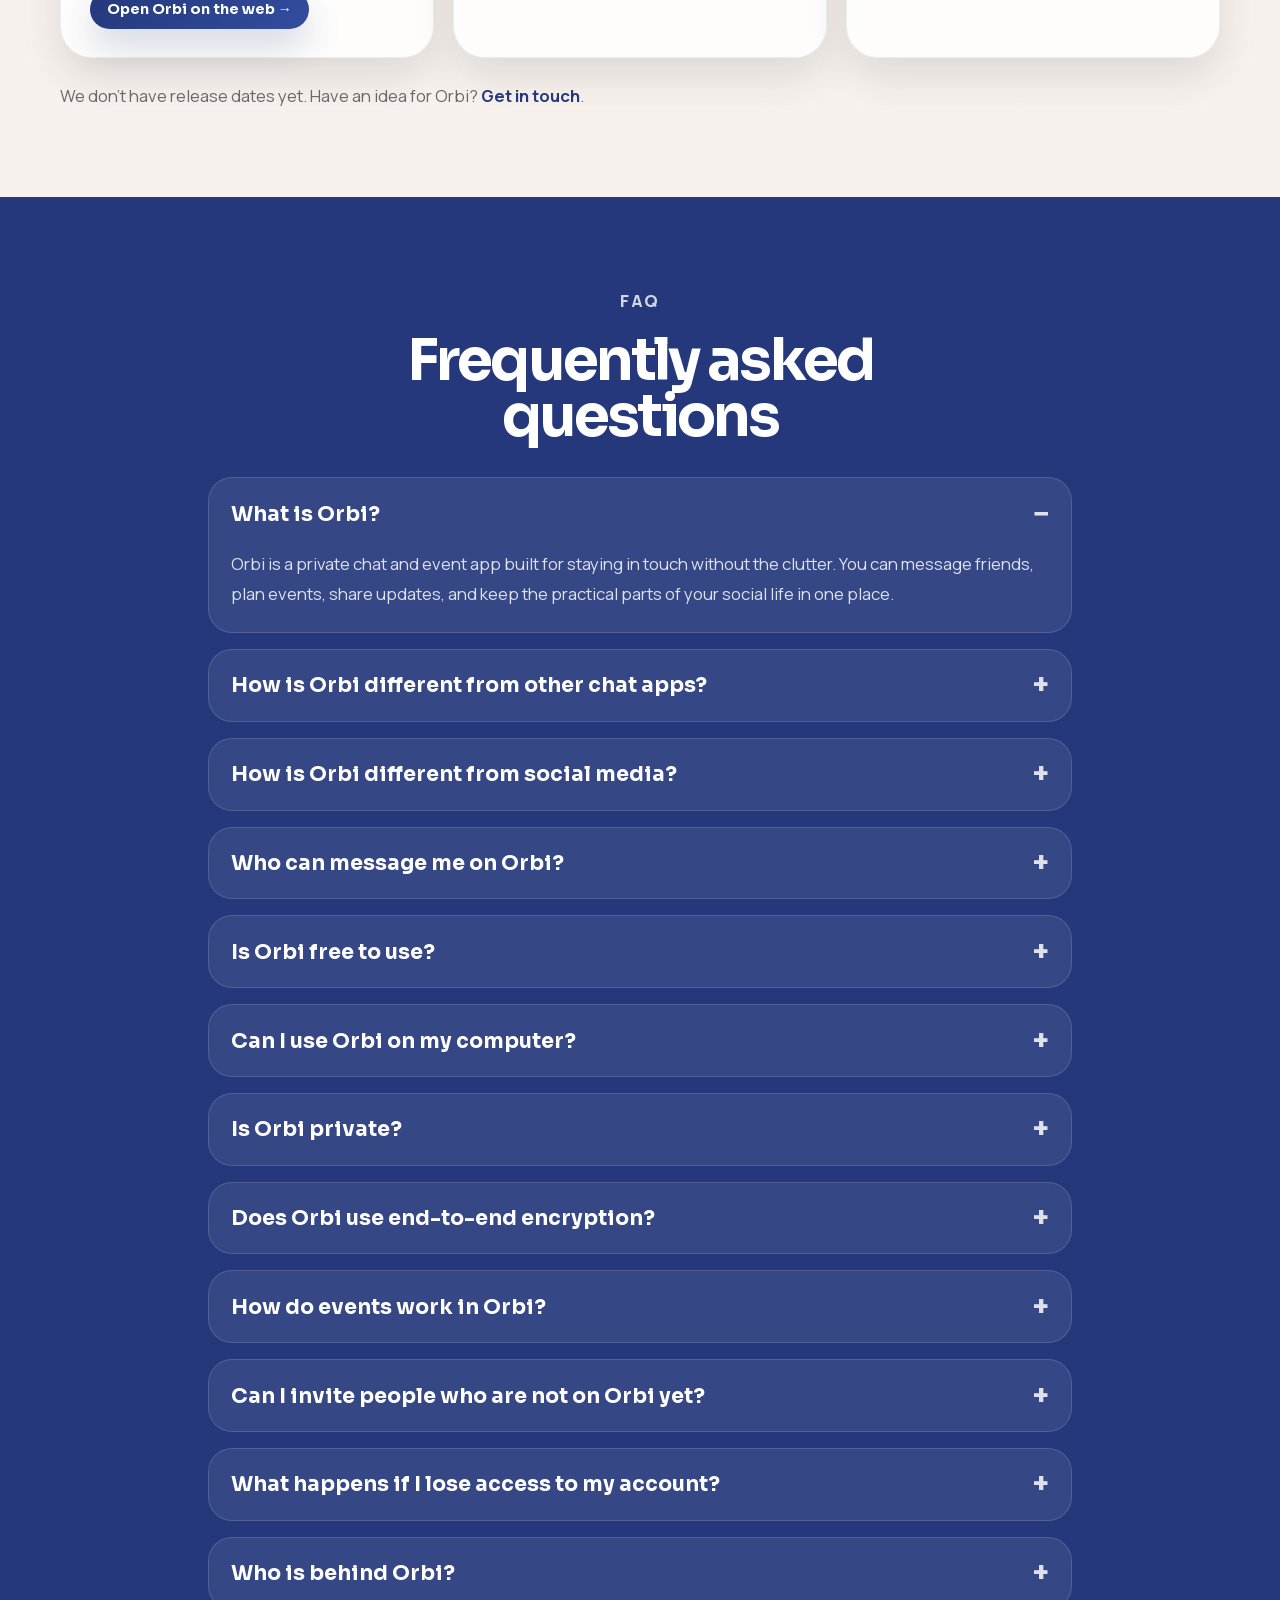
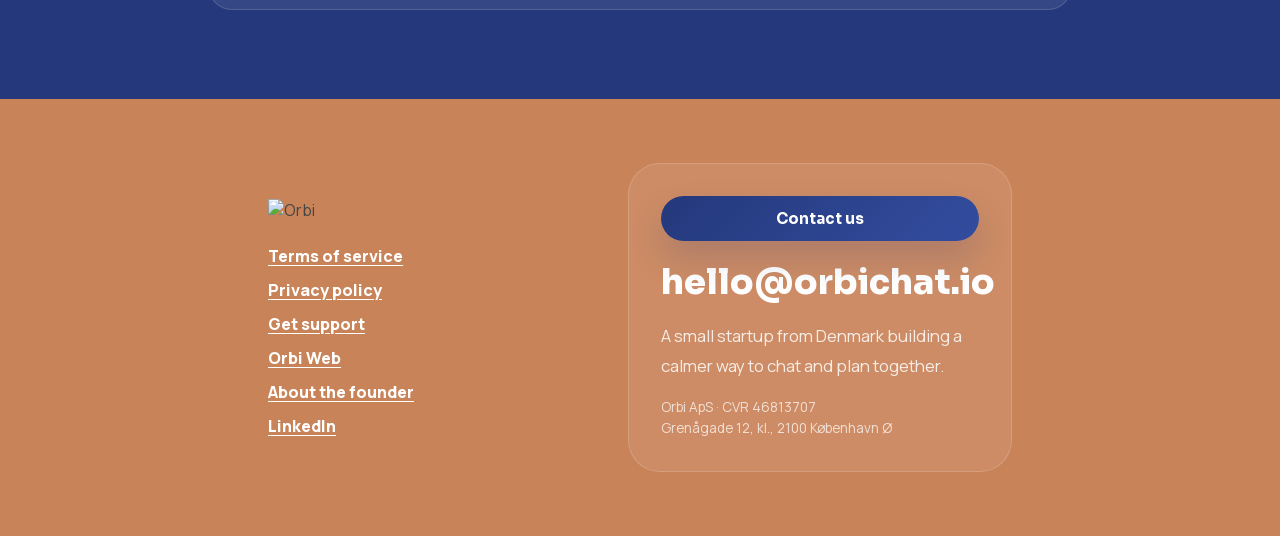
==== commit ea972fde: "Tidy site copy and dismiss menus on outside click Standardize capitalization and refine English and " ====
--- a/index.html
+++ b/index.html
@@ -3,7 +3,7 @@
   <head>
     <meta charset="UTF-8" />
     <meta name="viewport" content="width=device-width, initial-scale=1.0" />
-    <title>Orbi Chat – Private Chat &amp; Event App</title>
+    <title>Orbi Chat – Private chat &amp; event app</title>
     <meta
       name="description"
       content="Orbi (Orbi Chat) is a free, privacy-first chat and event app from Denmark. Message friends, plan events and remember birthdays, with no ads or feeds."
@@ -19,7 +19,7 @@
     <meta property="og:type" content="website" />
     <meta property="og:site_name" content="Orbi" />
     <meta property="og:locale" content="en_US" />
-    <meta property="og:title" content="Orbi Chat – Private Chat &amp; Event App" />
+    <meta property="og:title" content="Orbi Chat – Private chat &amp; event app" />
     <meta
       property="og:description"
       content="Message friends, organize events, remember birthdays, and stay connected without feeds, ads, or distractions."
@@ -31,7 +31,7 @@
     <meta property="og:image:height" content="560" />
     <meta property="og:image:alt" content="Orbi Chat app icon" />
     <meta name="twitter:card" content="summary" />
-    <meta name="twitter:title" content="Orbi Chat – Private Chat &amp; Event App" />
+    <meta name="twitter:title" content="Orbi Chat – Private chat &amp; event app" />
     <meta
       name="twitter:description"
       content="A free, privacy-first app for messaging friends, planning events, and staying connected without social media noise."
@@ -171,7 +171,7 @@
               <span data-i18n-html="hero.title">All the practical parts of Facebook <span class="hero-gradient">– redesigned</span></span>
             </h1>
             <p class="hero-text" data-i18n-html="hero.text">
-              A calmer, <span class="hero-accent">European alternative</span> – you get the familiar chat experience with the <span class="hero-accent">practical parts</span> of social media: <span class="hero-accent">events</span>, <span class="hero-accent">birthdays</span>, <span class="hero-accent">calls</span> and more on the way.
+              A calmer, <span class="hero-accent">European alternative</span> – you get the familiar chat experience with the <span class="hero-accent">practical parts</span> of social media such as <span class="hero-accent">events</span>, <span class="hero-accent">birthdays</span> and <span class="hero-accent">calls</span> – with more on the way.
             </p>
             <ul class="hero-points" aria-label="All the practical stuff" data-i18n-attr="aria-label:hero.pointsLabel">
               <li data-i18n="hero.pointFeeds">No feeds</li>
@@ -380,7 +380,7 @@
               <p data-i18n-html="principles.privateText">
                 Orbi uses as little personal data as possible and avoids
                 ad-driven product choices, advertising tracking, and targeting.<br><br>
-                An ad-free experience, with end-to-end encrypted messaging.
+                An ad-free experience with end-to-end encrypted messaging.
               </p>
             </article>
 
@@ -409,7 +409,7 @@
           <div class="feature-frame" data-reveal>
             <div class="feature-topline">
               <p class="eyebrow eyebrow-light" data-i18n="features.eyebrow">Features</p>
-              <h2 data-i18n="features.title">Feature explained</h2>
+              <h2 data-i18n="features.title">Features explained</h2>
             </div>
 
             <div class="feature-carousel" aria-roledescription="carousel">
@@ -457,14 +457,14 @@
                         <h3 data-i18n="features.messagingTitle">Chat like you're used to</h3>
                         
                         <div class="feature-callout">
-                          <strong data-i18n="features.messagingCallout1Title">Effortless Messaging</strong>
+                          <strong data-i18n="features.messagingCallout1Title">Effortless messaging</strong>
                           <span data-i18n="features.messagingCallout1Text">
                            Send encrypted one-to-one and group messages with reactions, 
                            pins, voice messages, photos, files, and more.
                           </span>
                         </div>
                         <div class="feature-callout">
-                          <strong data-i18n="features.messagingCallout2Title">Dedicated Event Chats</strong>
+                          <strong data-i18n="features.messagingCallout2Title">Dedicated event chats</strong>
                           <span data-i18n="features.messagingCallout2Text">
                             Create group chats for your events to keep
                             conversations, photos, and updates in one place.
@@ -872,7 +872,7 @@
                 <p data-i18n-html="faq.encryptionAnswer">
                   Yes. Messages and calls in Orbi chats are end-to-end encrypted,
                   including photos, videos, voice messages, and files.
-                  <a href="privacy/#service-providers">Read more in our Privacy Policy</a>.
+                  <a href="privacy/#service-providers">Read more in our privacy policy</a>.
                 </p>
               </details>
 
@@ -898,7 +898,7 @@
               <details class="faq-item">
                 <summary data-i18n="faq.accessQuestion">What happens if I lose access to my account?</summary>
                 <p data-i18n="faq.accessAnswer">
-                  Orbi uses a 6-digit Backup PIN to help you restore access to
+                  Orbi uses a 6-digit backup PIN to help you restore access to
                   your account and encrypted chats on a new device.
                 </p>
               </details>
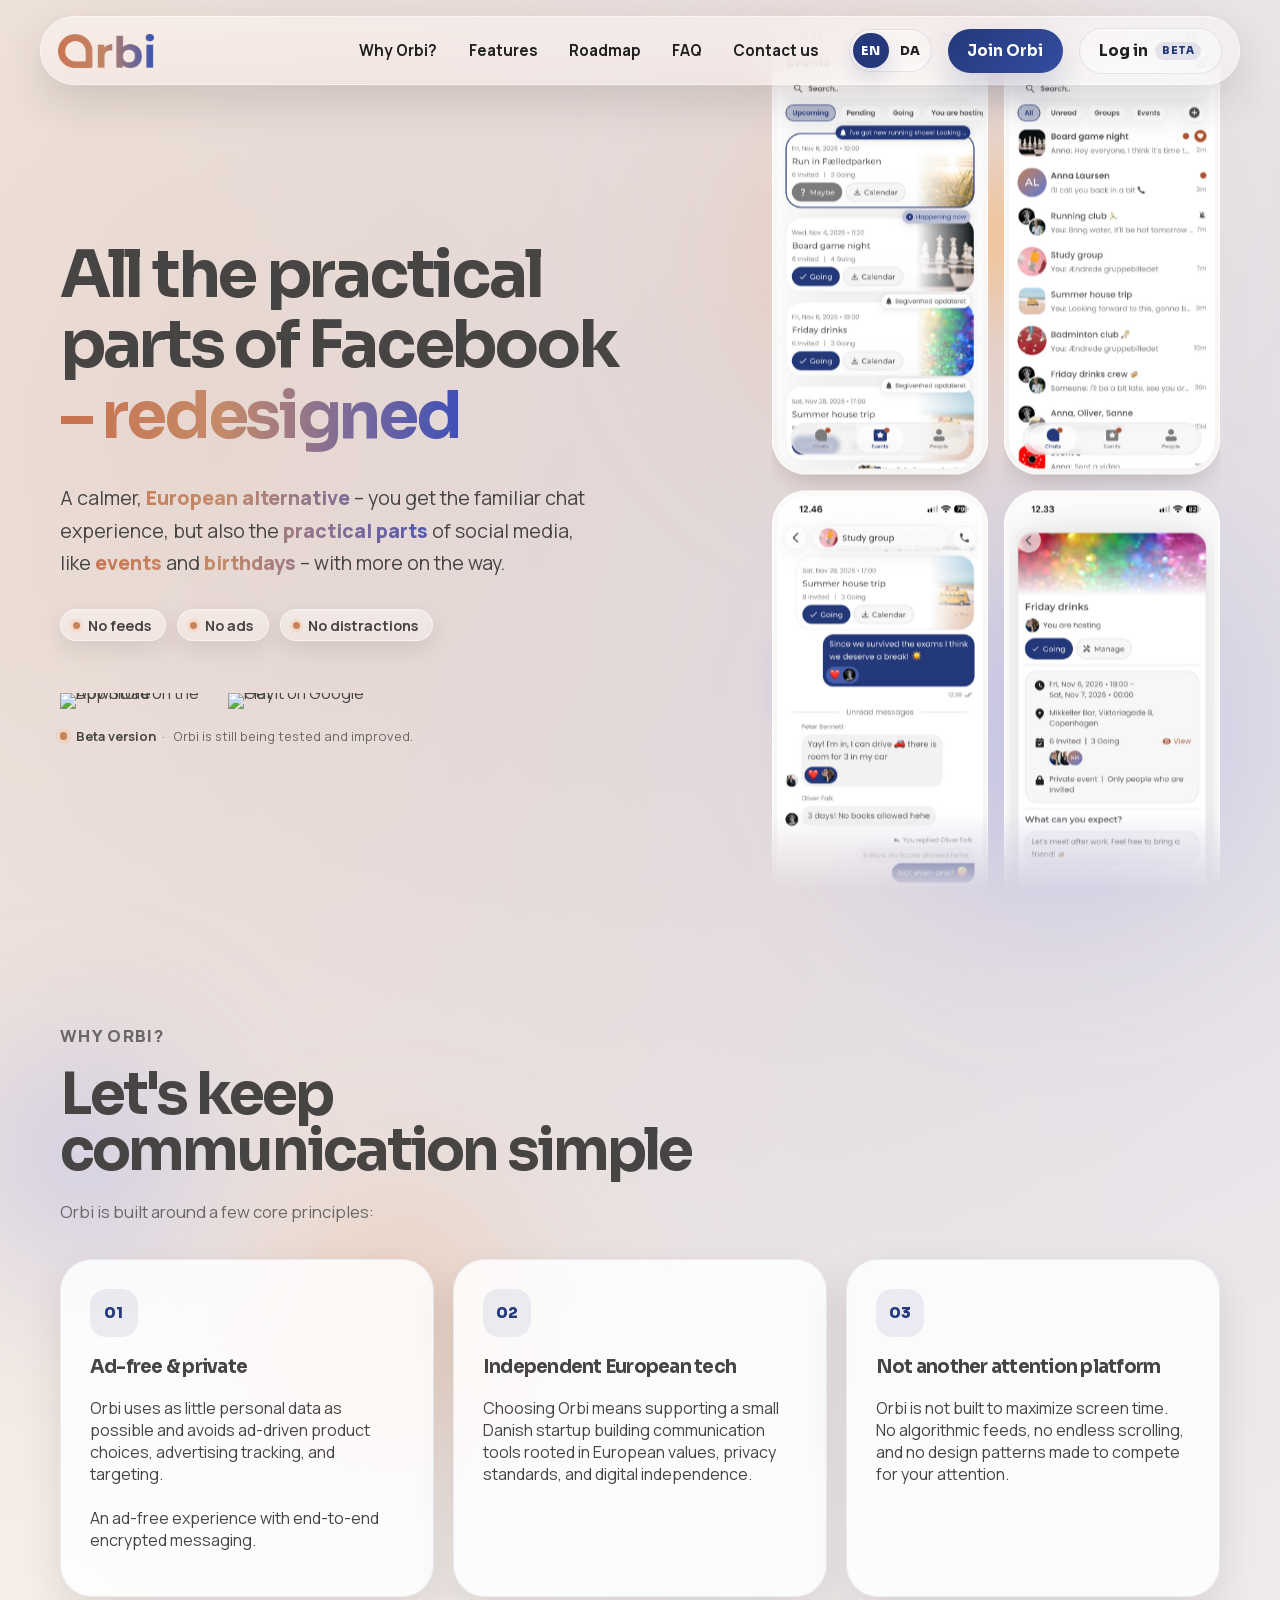
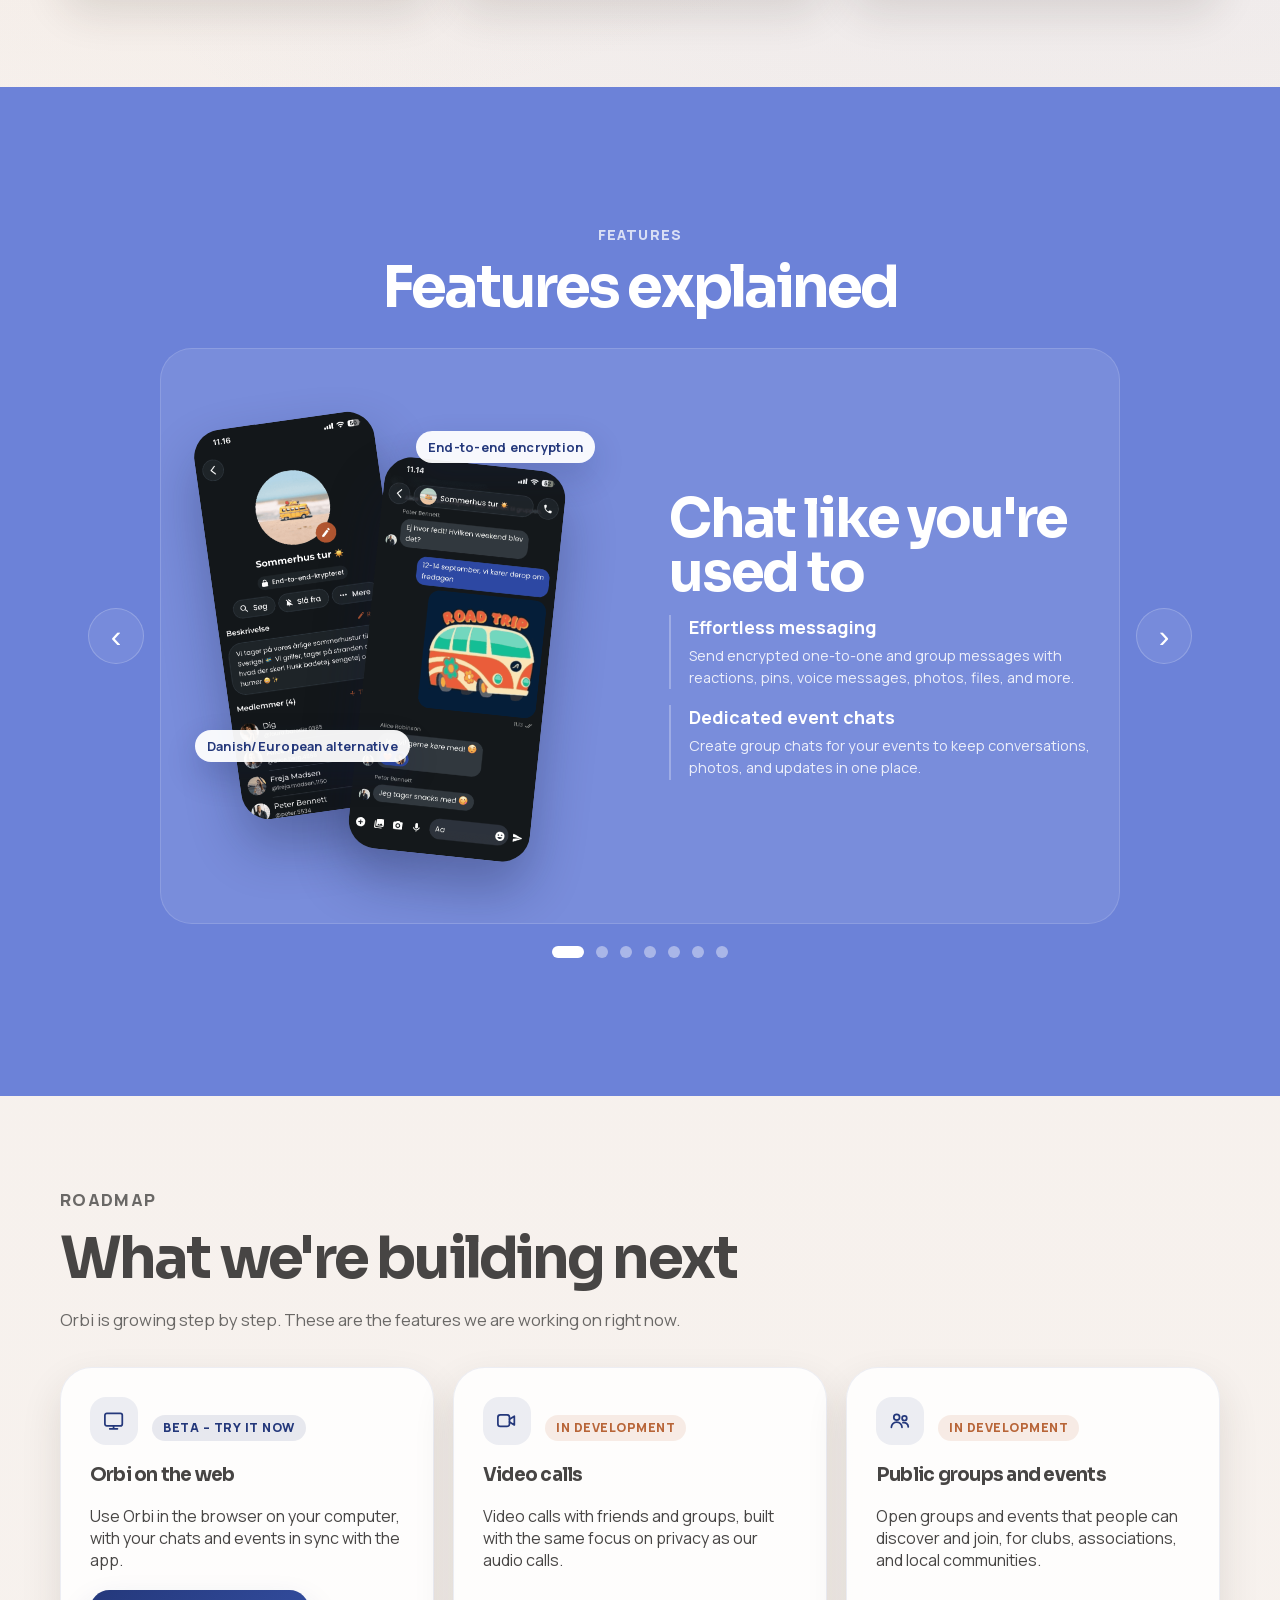
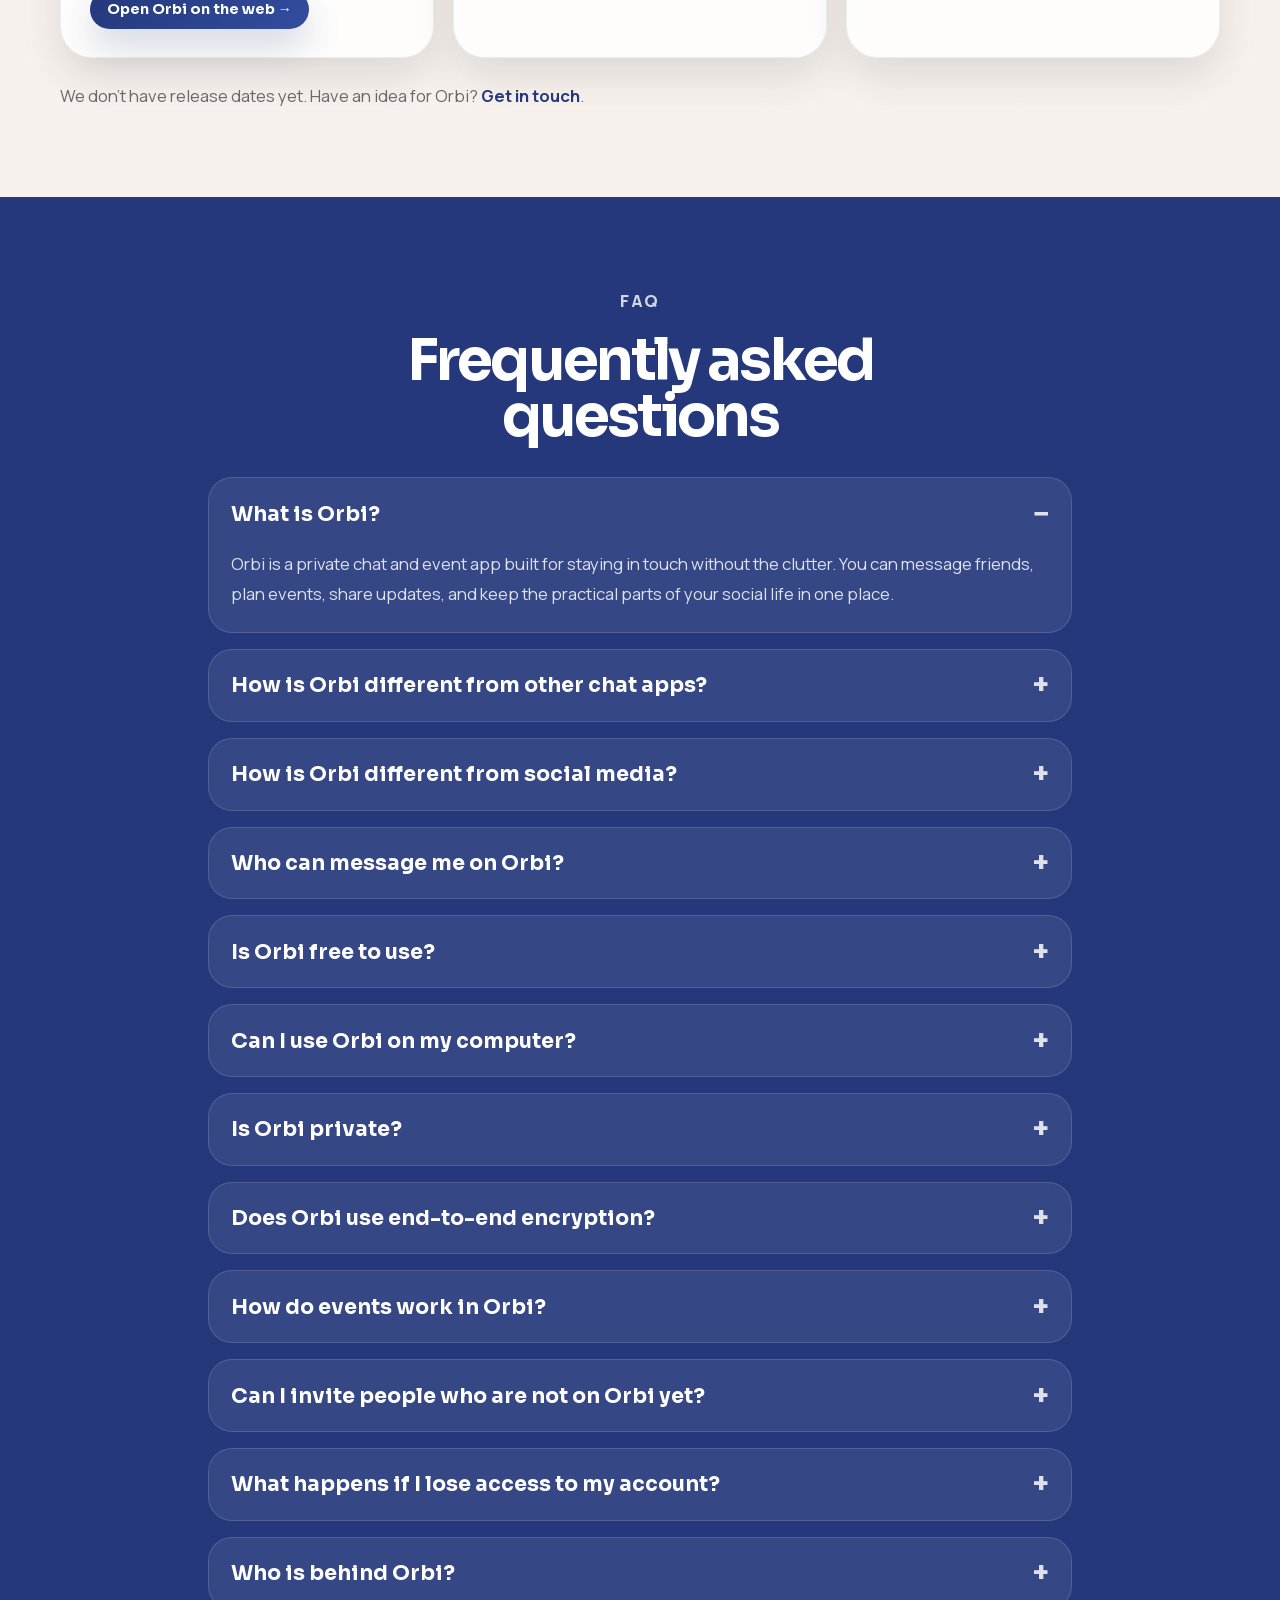
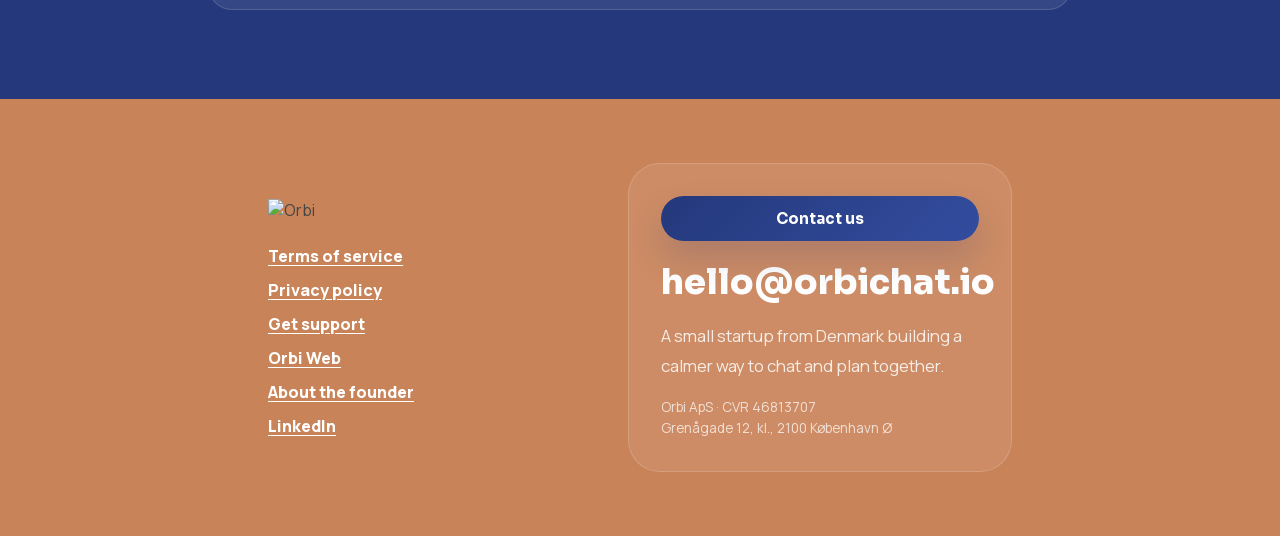
==== commit e2b92211: "Refine hero copy in English and Danish Clarify the hero message by reframing events and birthdays as" ====
--- a/index.html
+++ b/index.html
@@ -171,7 +171,7 @@
               <span data-i18n-html="hero.title">All the practical parts of Facebook <span class="hero-gradient">– redesigned</span></span>
             </h1>
             <p class="hero-text" data-i18n-html="hero.text">
-              A calmer, <span class="hero-accent">European alternative</span> – you get the familiar chat experience with the <span class="hero-accent">practical parts</span> of social media such as <span class="hero-accent">events</span>, <span class="hero-accent">birthdays</span> and <span class="hero-accent">calls</span> – with more on the way.
+              A calmer, <span class="hero-accent">European alternative</span> – you get the familiar chat experience, but also the <span class="hero-accent">practical parts</span> of social media, like <span class="hero-accent">events</span> and <span class="hero-accent">birthdays</span> – with more on the way.
             </p>
             <ul class="hero-points" aria-label="All the practical stuff" data-i18n-attr="aria-label:hero.pointsLabel">
               <li data-i18n="hero.pointFeeds">No feeds</li>
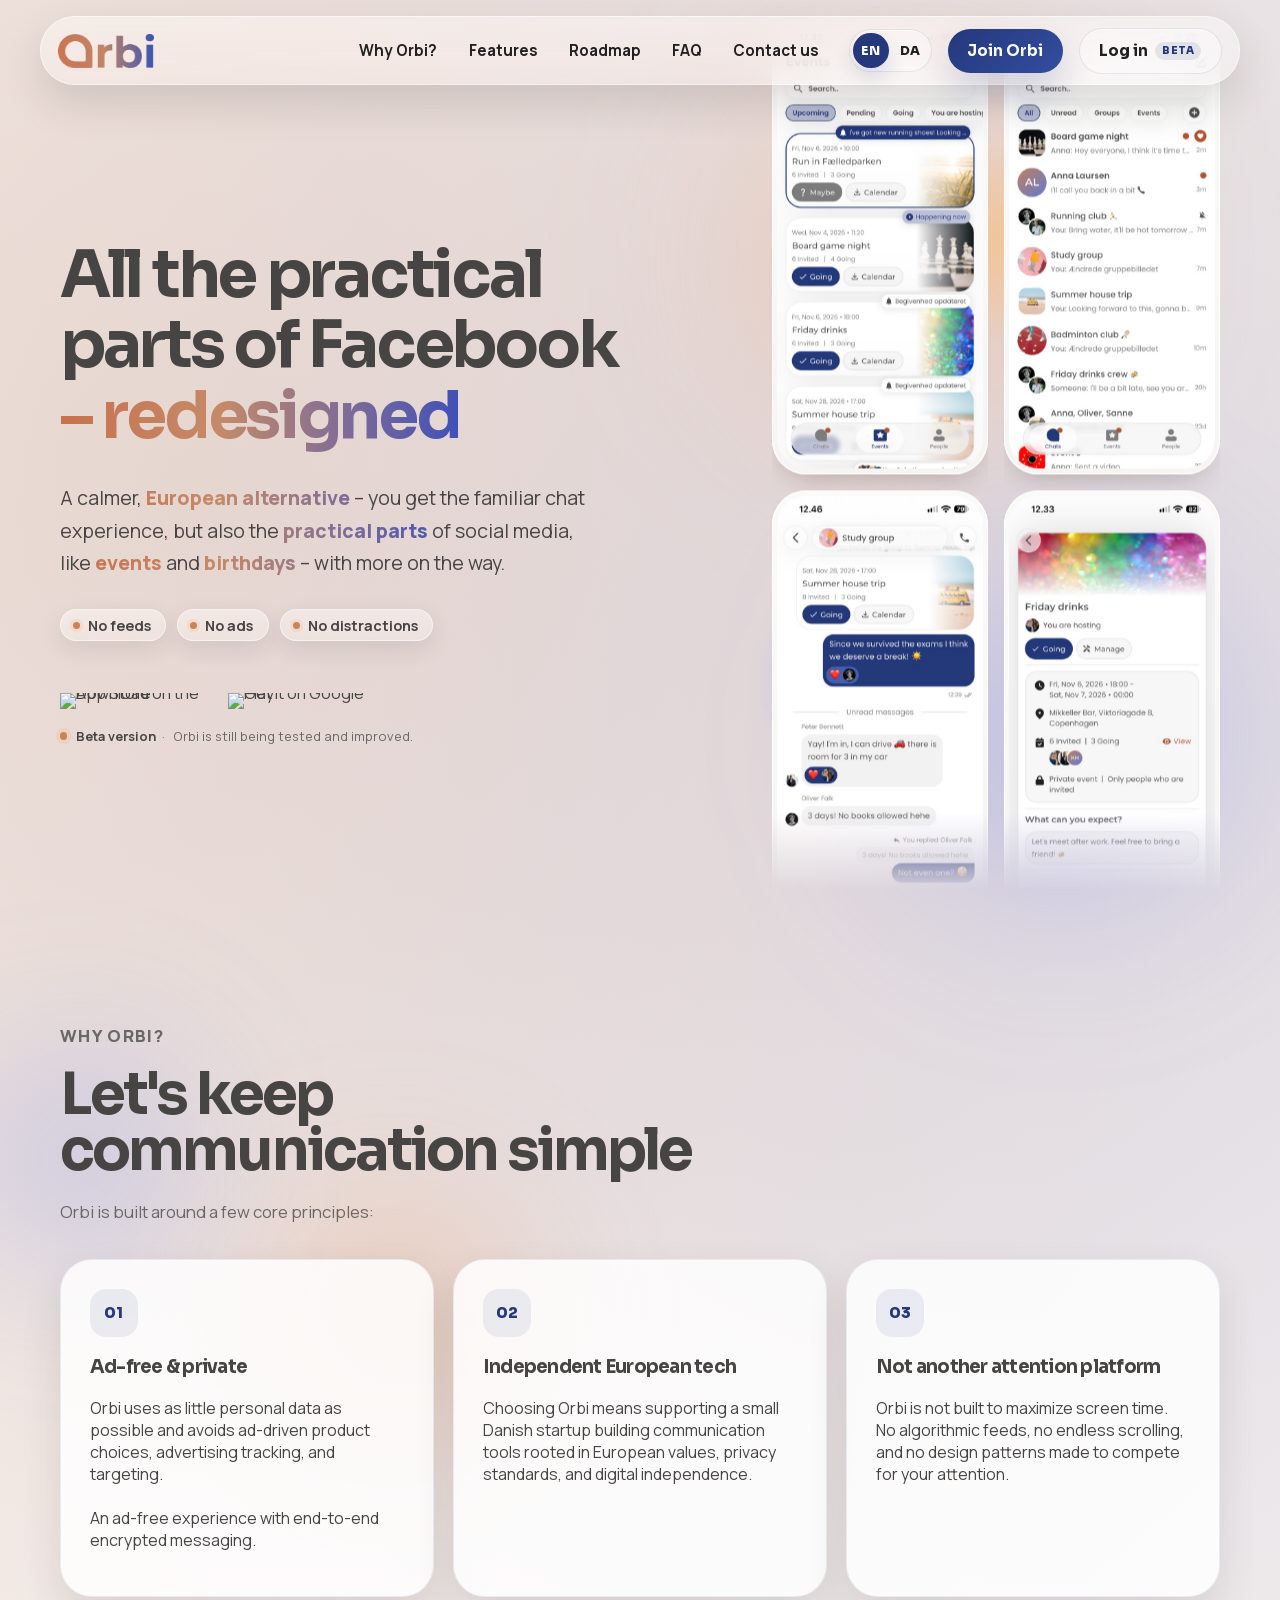
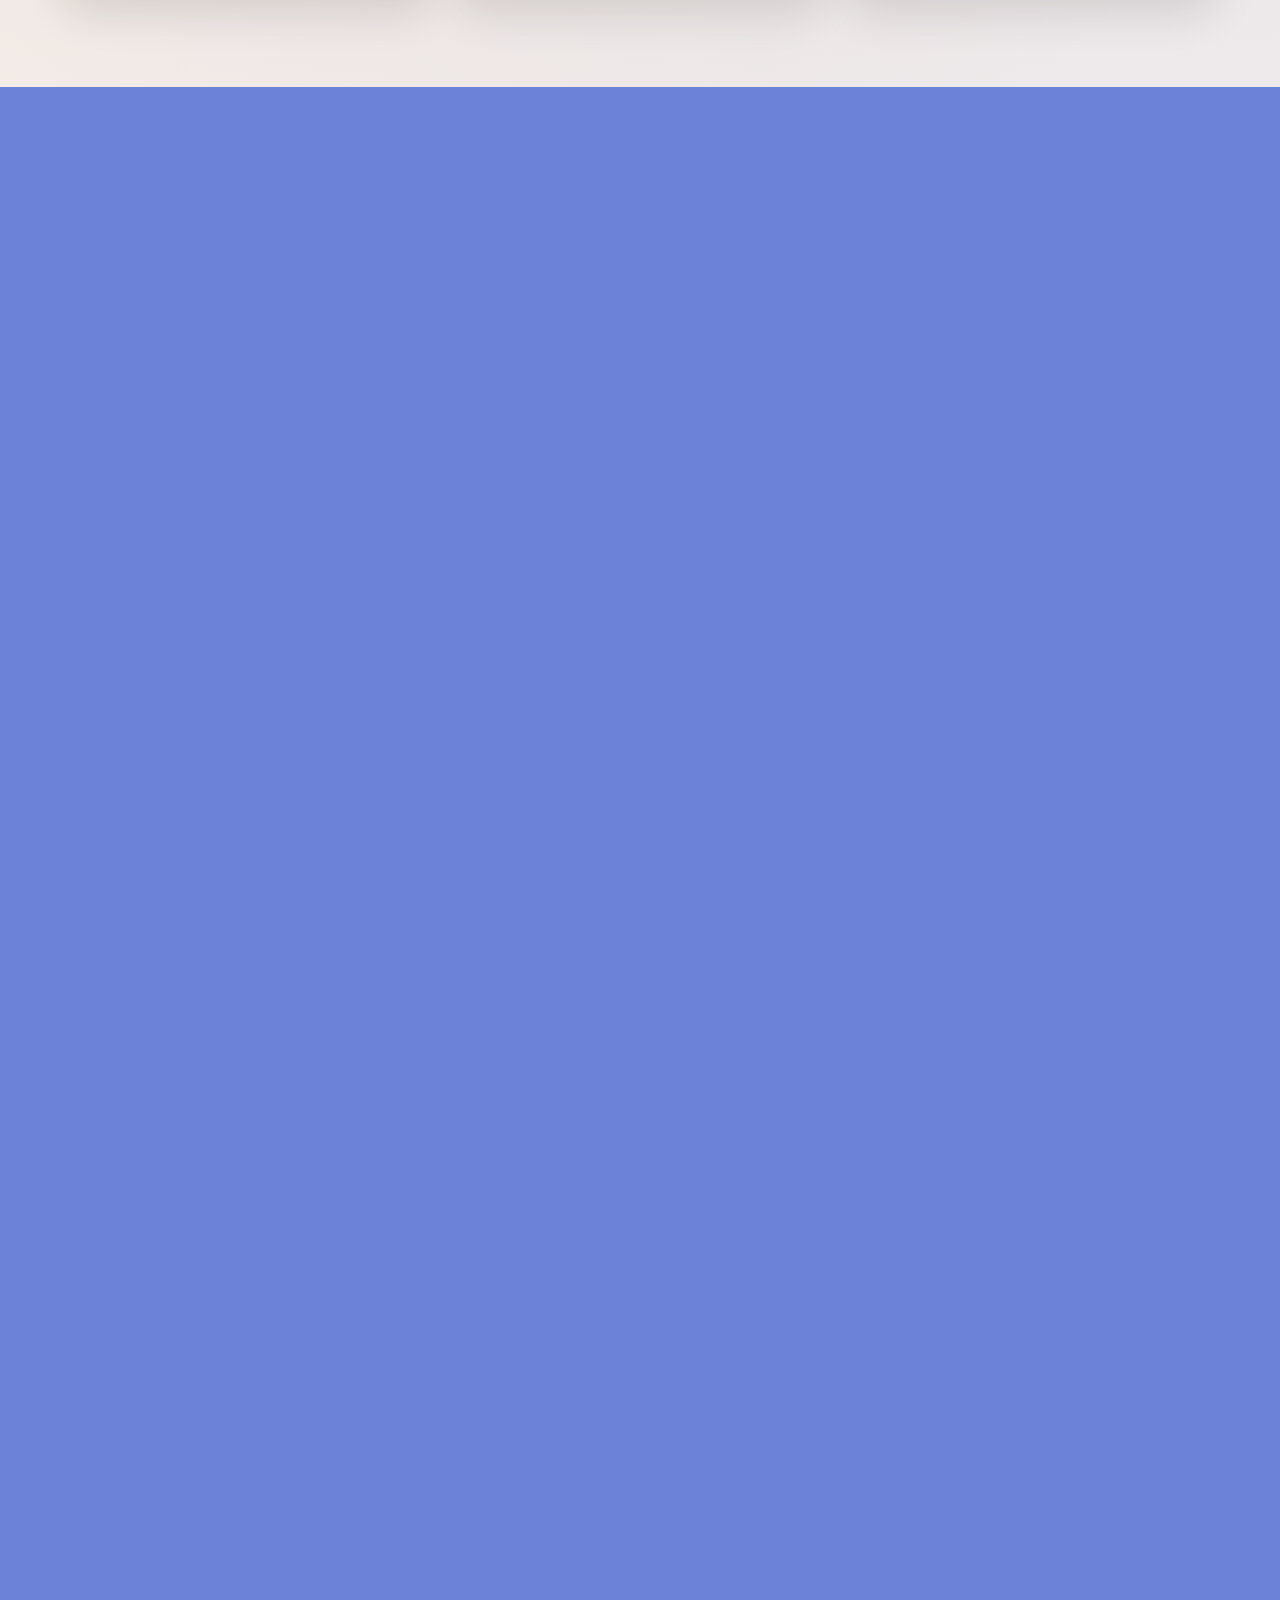
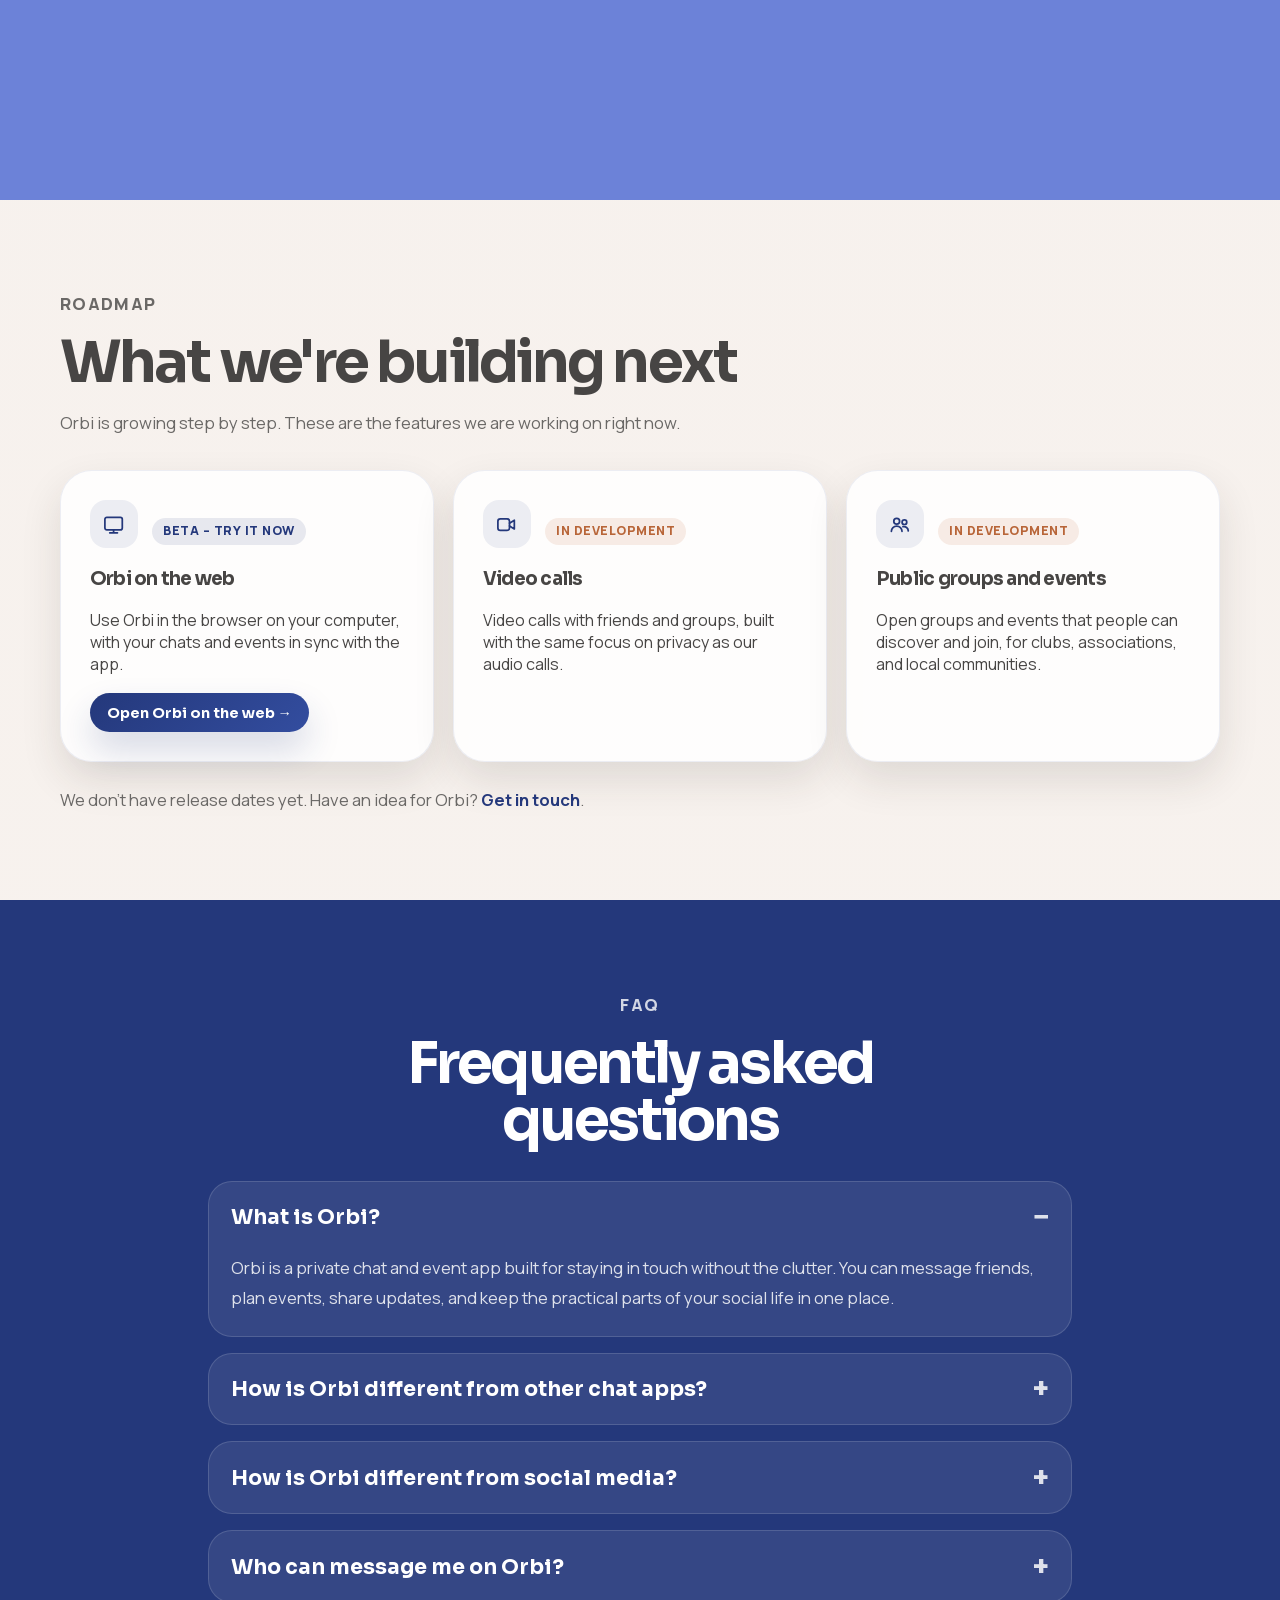
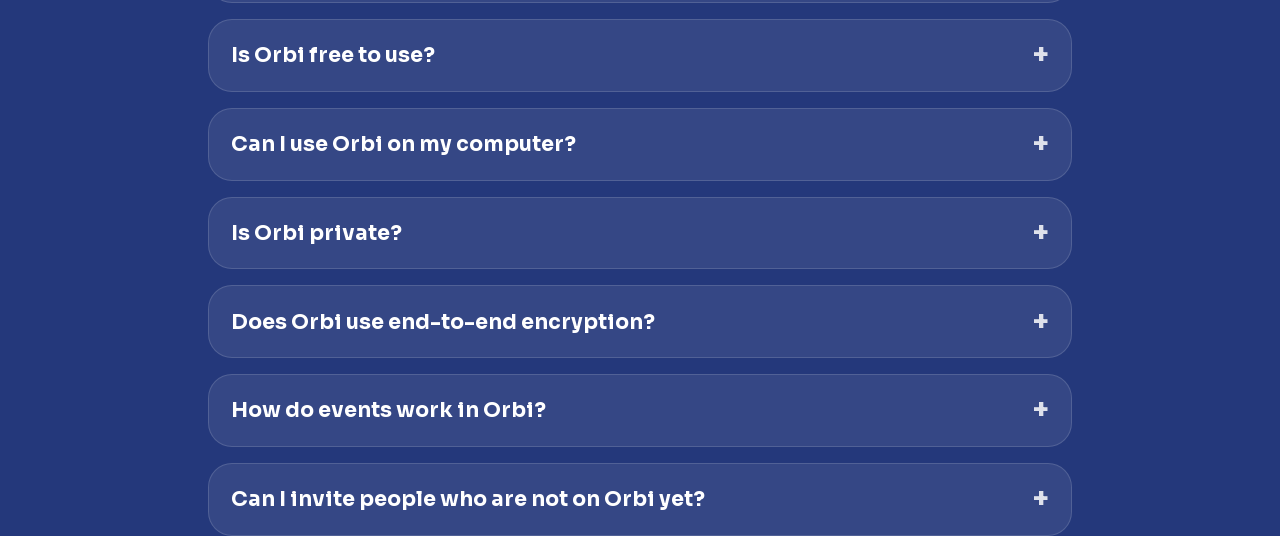
==== commit ea86b5b0: "Update index.html" ====
--- a/index.html
+++ b/index.html
@@ -240,9 +240,6 @@
                       <figure class="marquee-shot marquee-shot-light">
                         <img src="assets/hero-da-group-details.jpg" alt="" loading="lazy" decoding="async" />
                       </figure>
-                      <figure class="marquee-shot marquee-shot-light">
-                        <img src="assets/hero-da-tags.jpg" alt="" loading="lazy" decoding="async" />
-                      </figure>
                   </div>
                   <div class="marquee-set" aria-hidden="true">
                       <figure class="marquee-shot marquee-shot-light">
@@ -259,9 +256,6 @@
                       </figure>
                       <figure class="marquee-shot marquee-shot-light">
                         <img src="assets/hero-da-group-details.jpg" alt="" loading="lazy" decoding="async" />
-                      </figure>
-                      <figure class="marquee-shot marquee-shot-light">
-                        <img src="assets/hero-da-tags.jpg" alt="" loading="lazy" decoding="async" />
                       </figure>
                   </div>
                 </div>
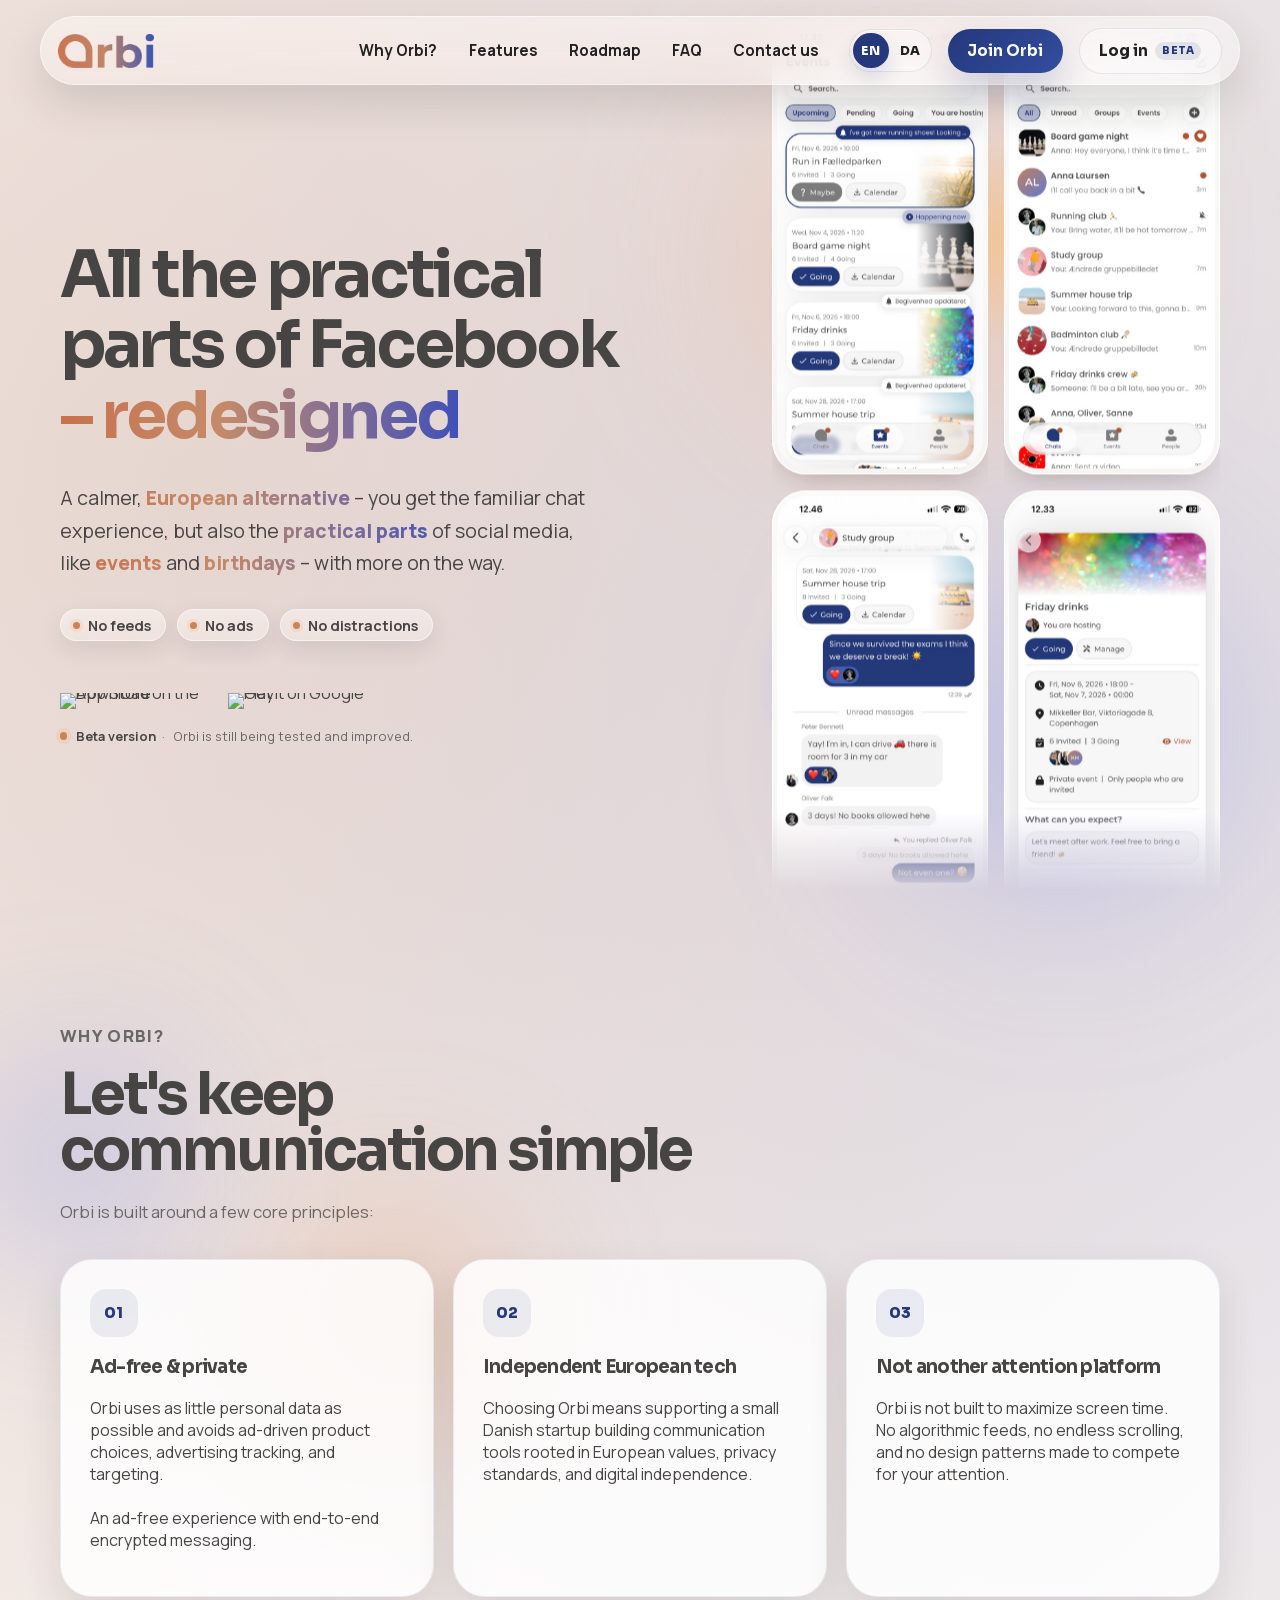
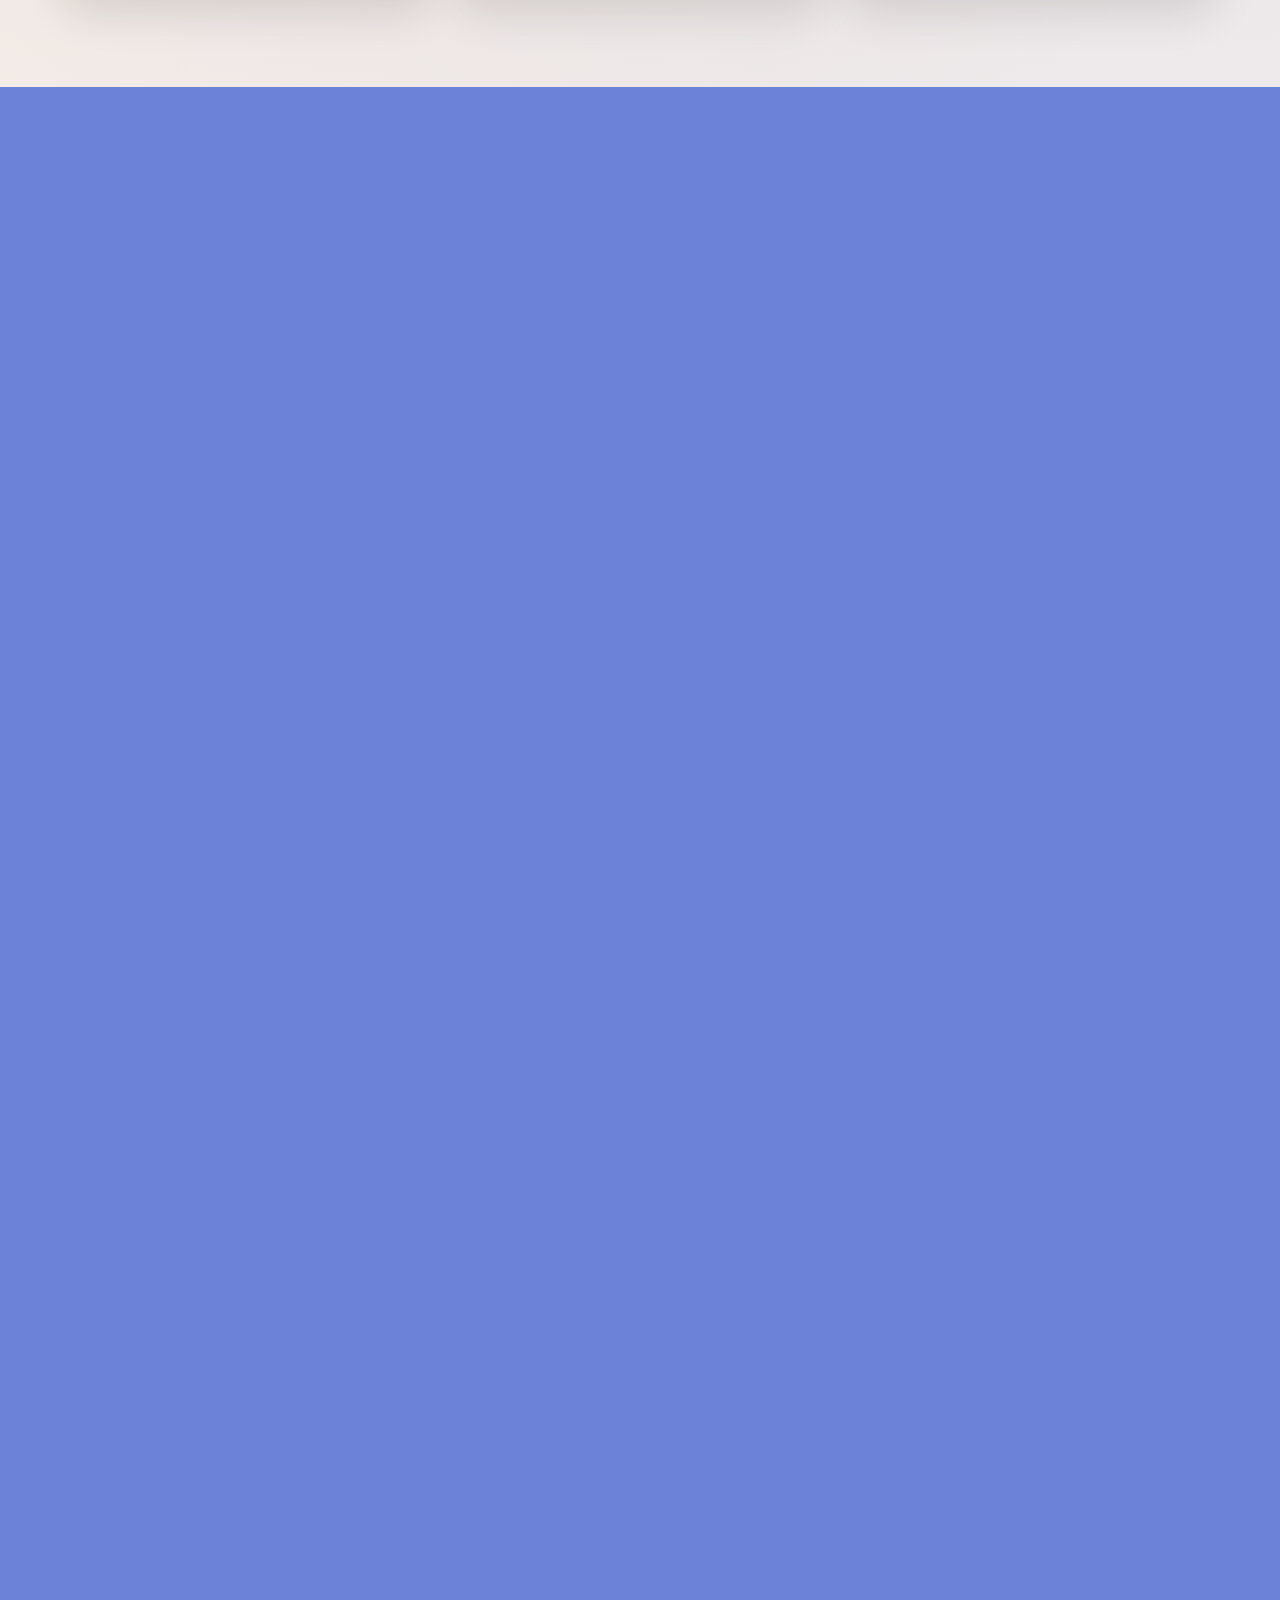
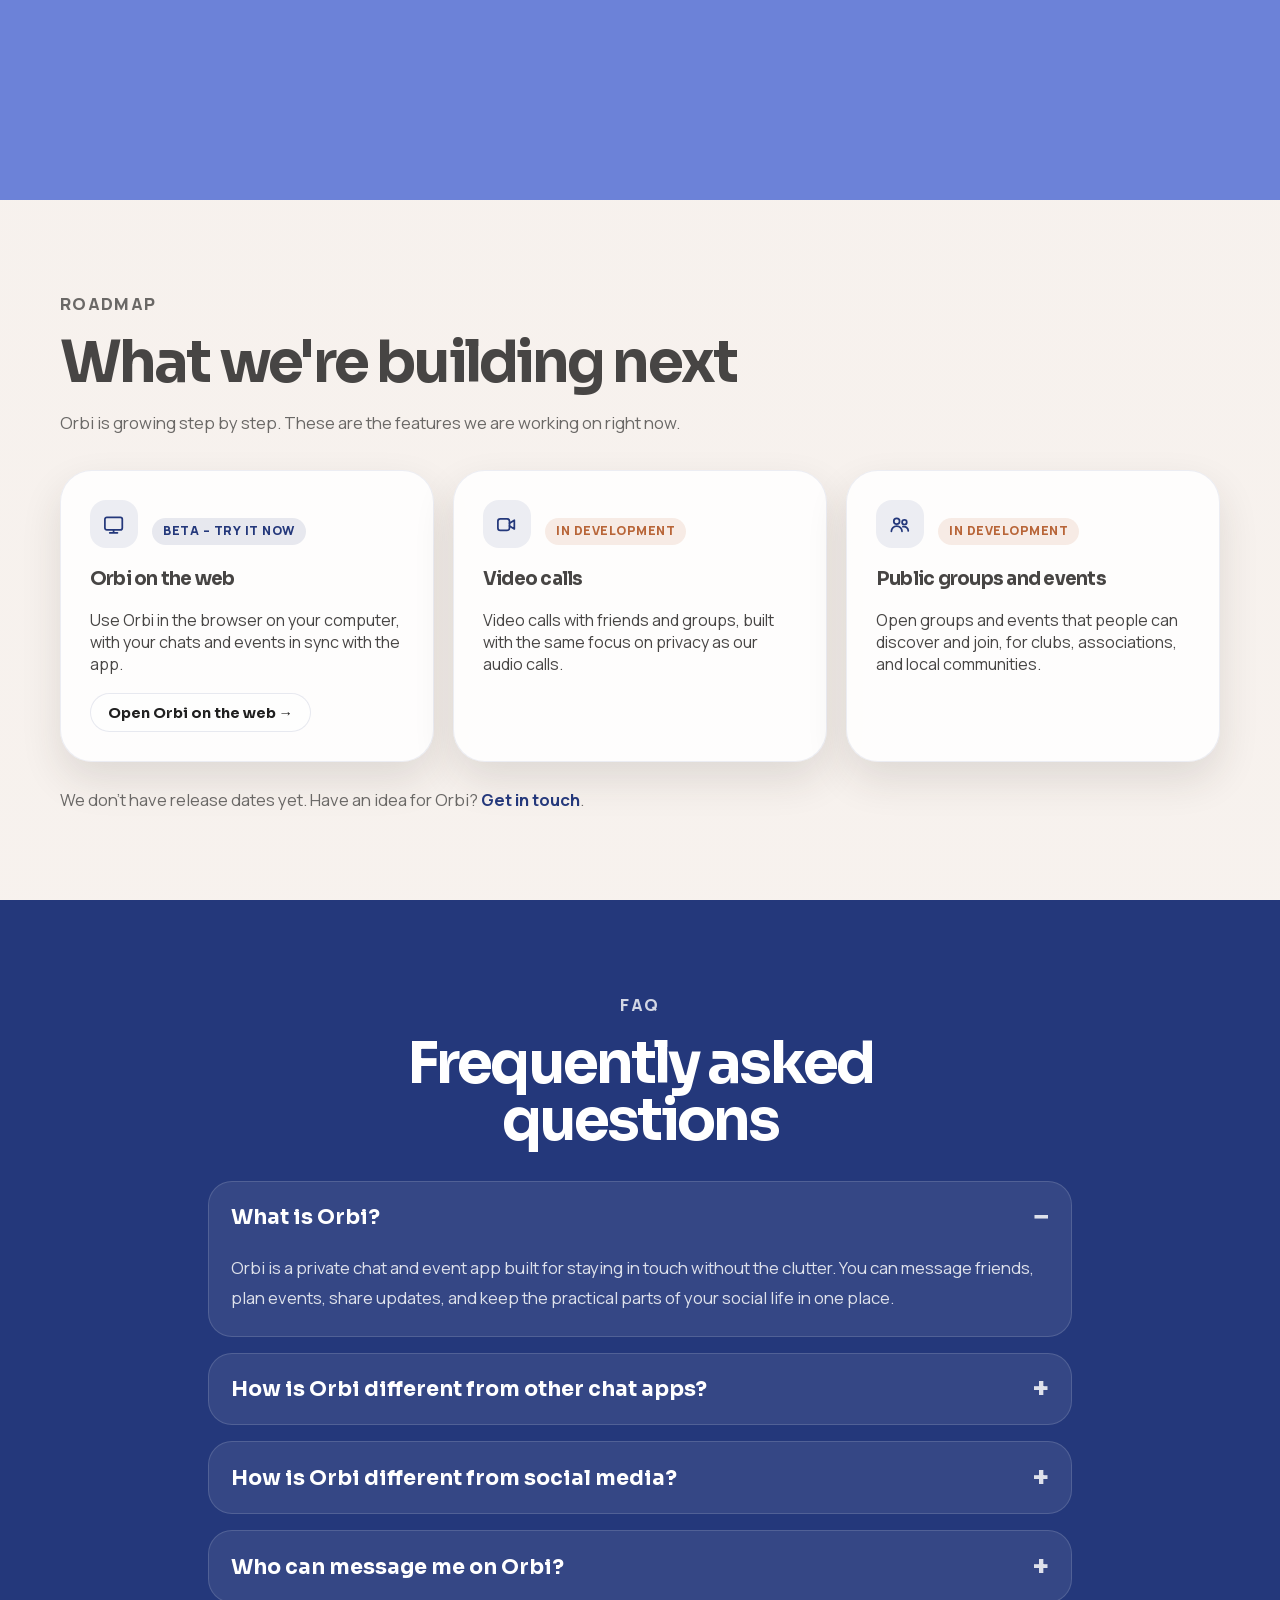
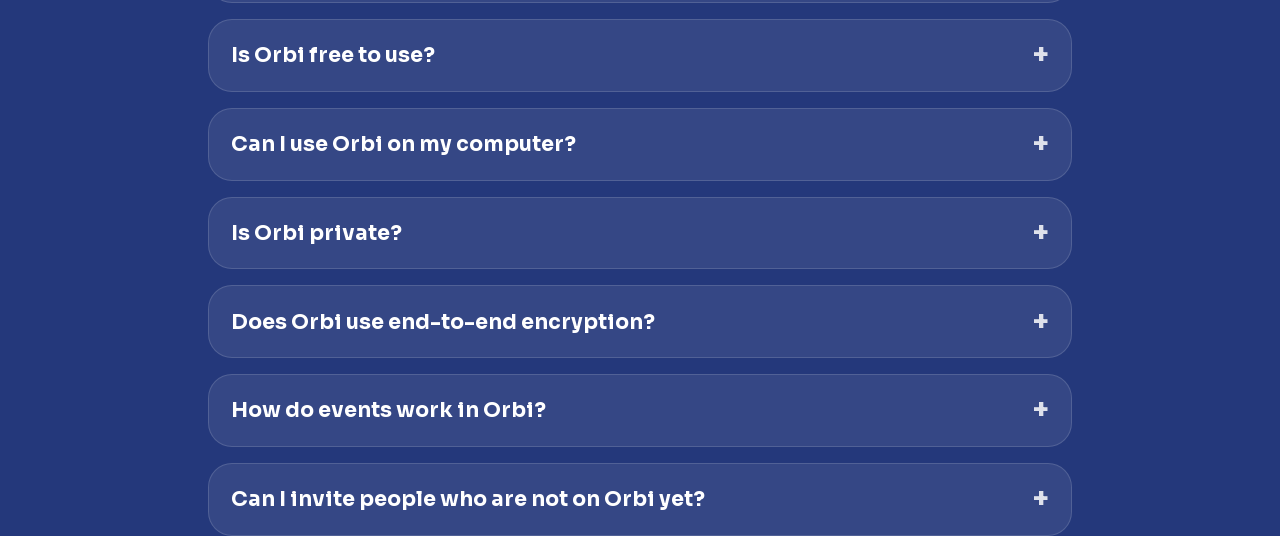
==== commit eeec3a70: "Adapt Orbi Web CTA for mobile Hide the web link on small screens and show instructions for opening O" ====
--- a/index.html
+++ b/index.html
@@ -757,7 +757,11 @@
                 Use Orbi in the browser on your computer, with your chats and
                 events in sync with the app.
               </p>
-              <a class="cta-pill roadmap-button" href="https://web.orbichat.io" data-i18n="roadmap.webLink">Open Orbi on the web →</a>
+              <a class="cta-pill web-pill roadmap-button roadmap-web-link" href="https://web.orbichat.io" data-i18n="roadmap.webLink">Open Orbi on the web →</a>
+              <p class="roadmap-phone-note" data-i18n="roadmap.webPhoneNote">
+                Open web.orbichat.io on your computer, then link it with the
+                Orbi app on your phone.
+              </p>
             </article>
 
             <article class="principle-card roadmap-card" data-reveal>
--- a/styles.css
+++ b/styles.css
@@ -964,6 +964,26 @@
   font-size: 0.9rem;
 }
 
+/* Orbi Web runs on a computer and is linked from the phone app, so a phone
+   gets no button to it, only how to use it; a computer gets the quiet pill,
+   leaving "Join Orbi" the one strong call to action. */
+.roadmap-phone-note {
+  display: none;
+  margin: 0.15rem 0 0;
+  color: var(--muted);
+  font-size: 0.9rem;
+}
+
+@media (max-width: 760px) {
+  .roadmap-web-link {
+    display: none;
+  }
+
+  .roadmap-phone-note {
+    display: block;
+  }
+}
+
 .roadmap-note {
   margin: 1.6rem 0 0;
   color: var(--muted);
